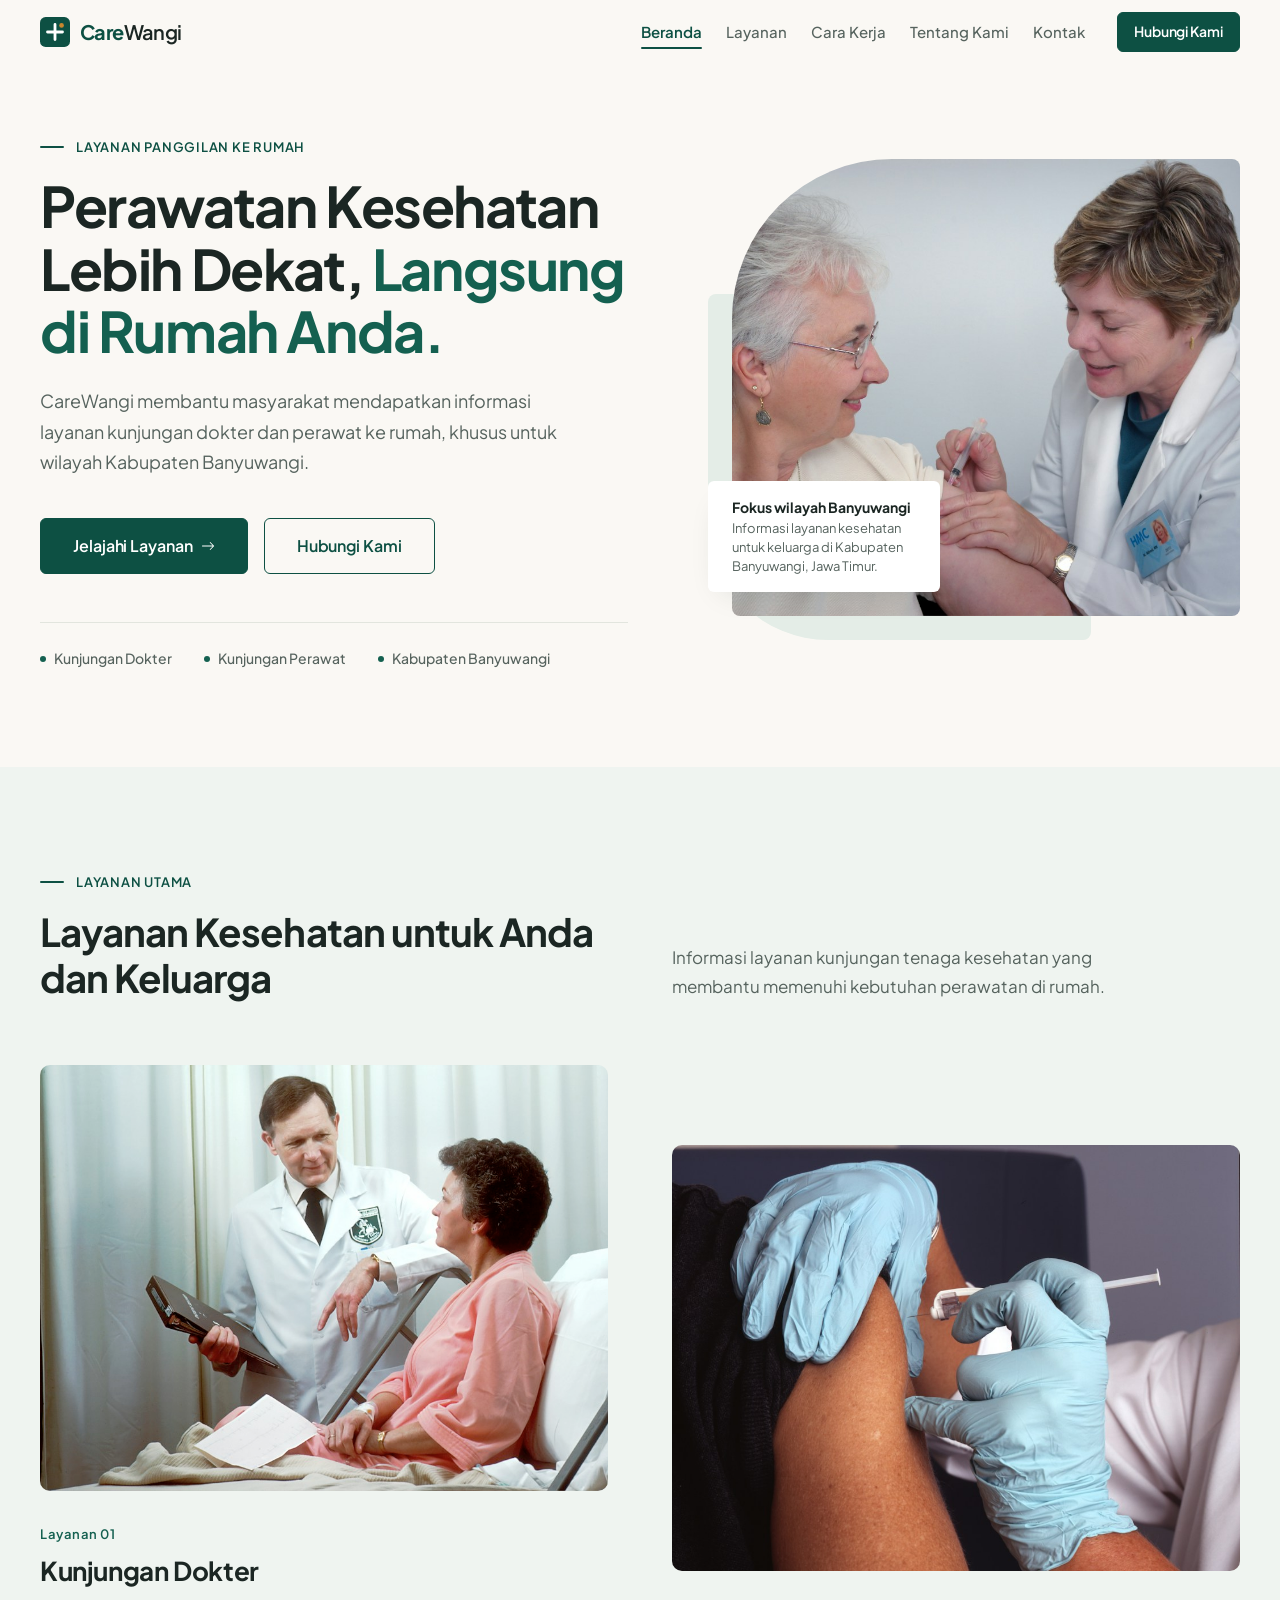
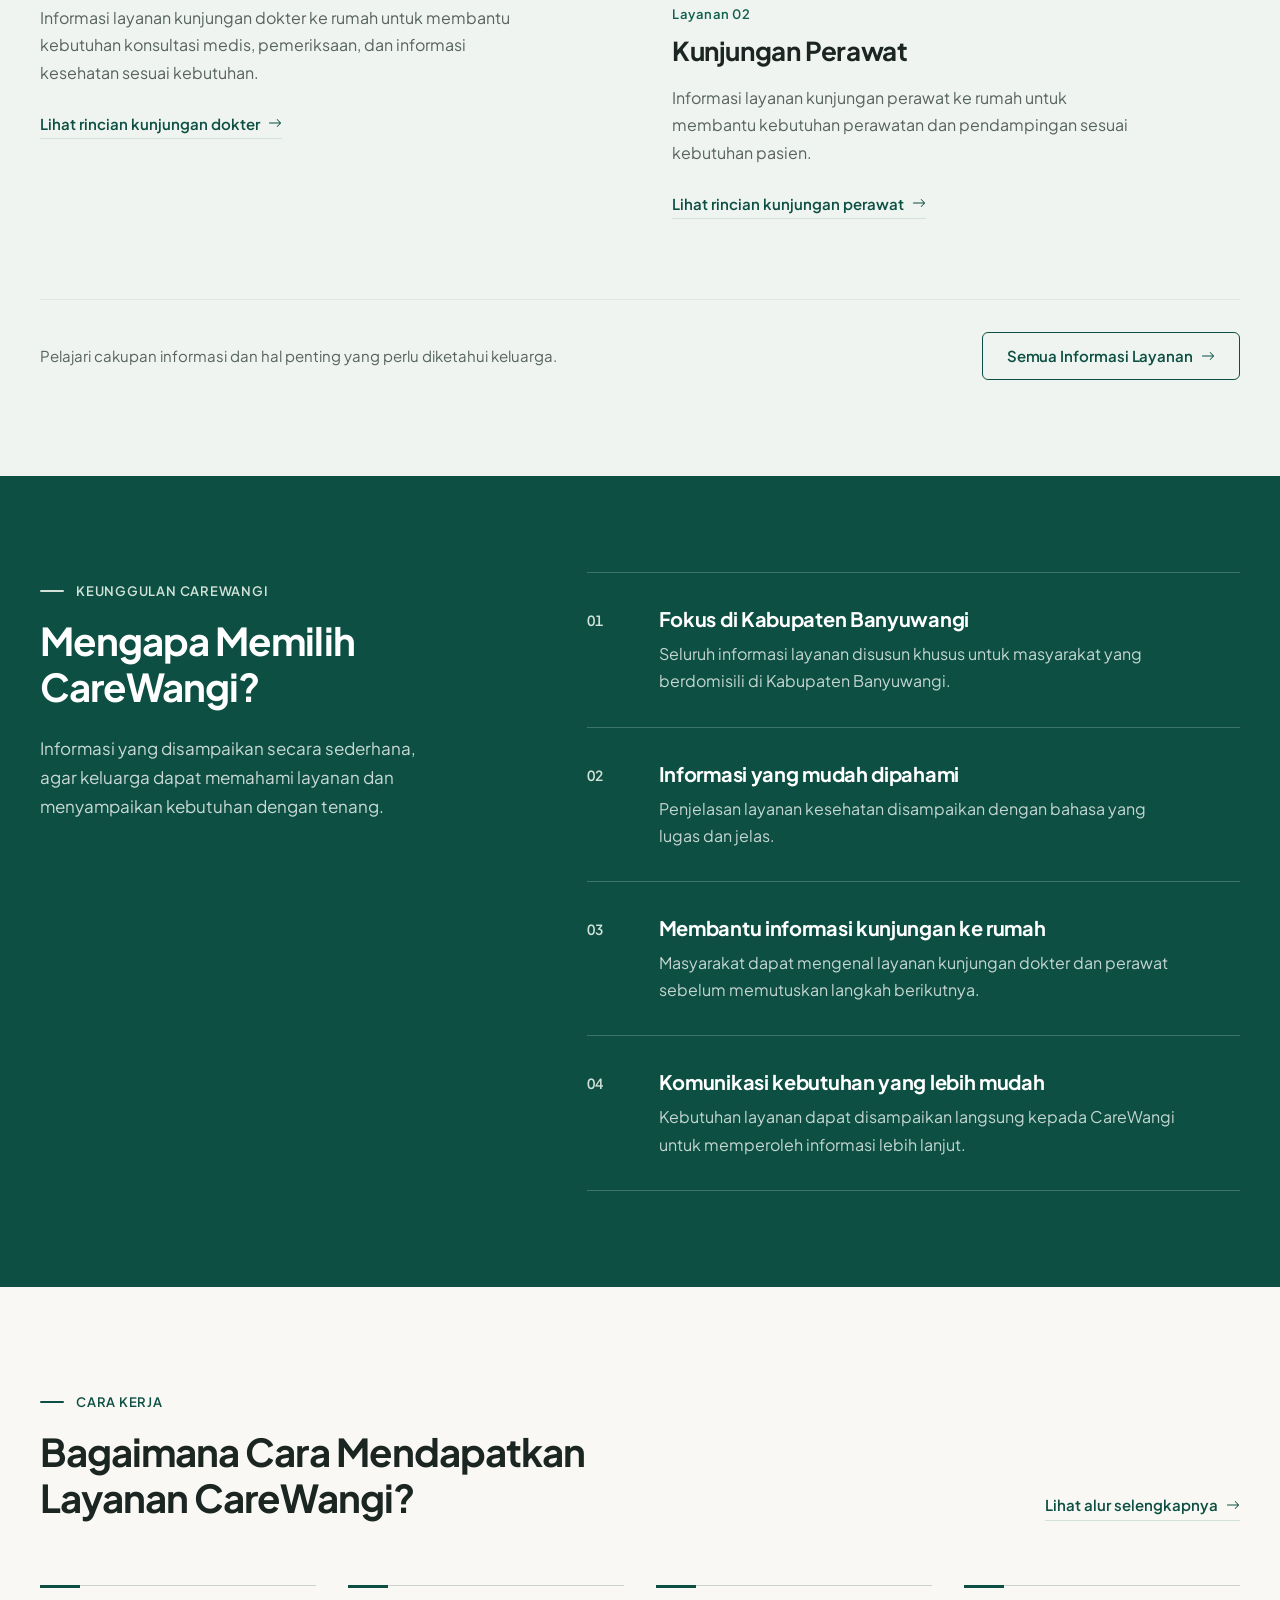
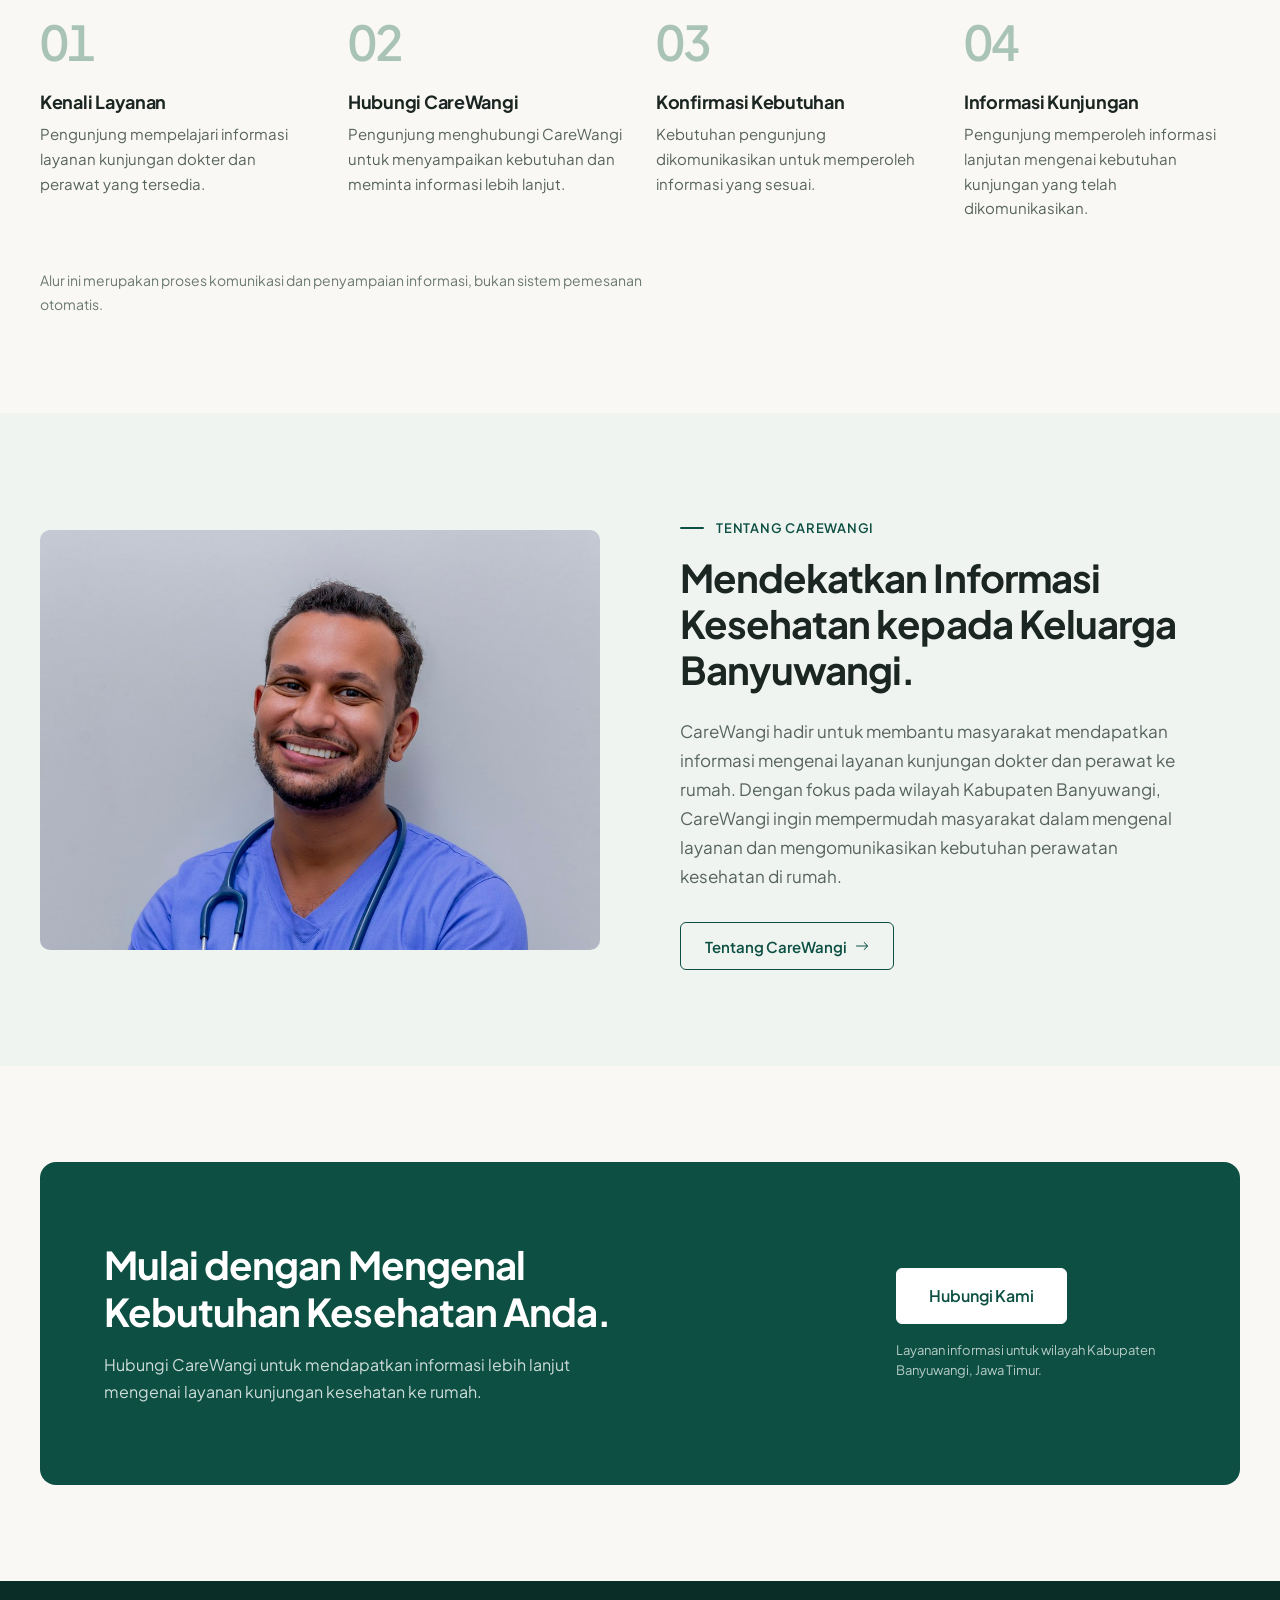
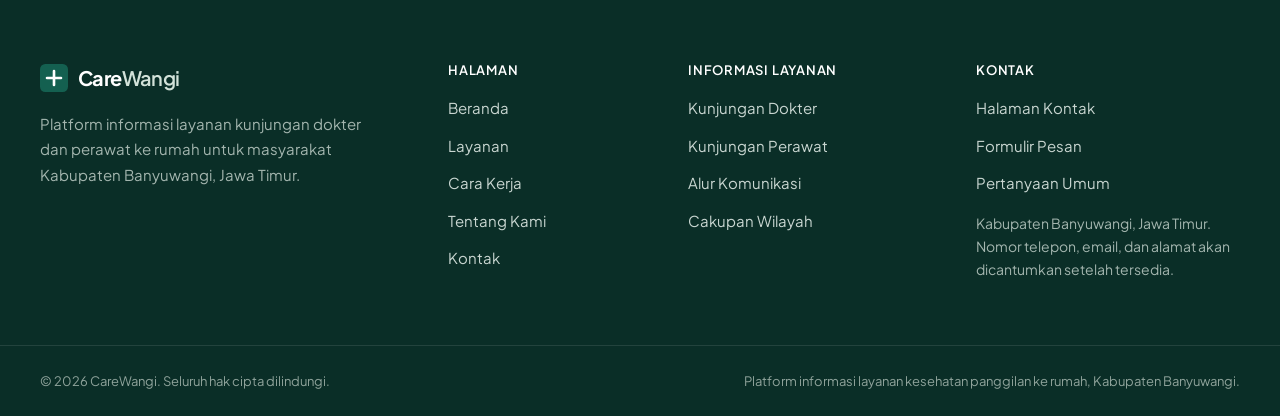
==== index.html @ 6093e278 "redesaign" ====
<!DOCTYPE html>
<html lang="id">
<head>
  <meta charset="UTF-8">
  <meta name="viewport" content="width=device-width, initial-scale=1.0">
  <title>CareWangi — Layanan Kesehatan Panggilan ke Rumah di Banyuwangi</title>
  <meta name="description" content="CareWangi membantu masyarakat mendapatkan informasi layanan kunjungan dokter dan perawat ke rumah, khusus untuk wilayah Kabupaten Banyuwangi.">
  <meta name="theme-color" content="#0D5043">
  <link rel="icon" href="assets/icons/logo.svg" type="image/svg+xml">
  <link rel="preconnect" href="https://fonts.googleapis.com">
  <link rel="preconnect" href="https://fonts.gstatic.com" crossorigin>
  <link href="https://fonts.googleapis.com/css2?family=Plus+Jakarta+Sans:wght@400;500;600;700&amp;display=swap" rel="stylesheet">
  <script>document.documentElement.classList.add('js');</script>
  <link rel="stylesheet" href="css/style.css">
</head>
<body data-page="beranda">
  <a class="skip-link" href="#main">Lewati ke konten utama</a>

  <header class="site-header" id="nav">
    <div class="site-container nav-container">
      <a href="index.html" class="brand-logo" aria-label="CareWangi Beranda">
        <svg viewBox="0 0 32 32" width="30" height="30" fill="none" xmlns="http://www.w3.org/2000/svg" aria-hidden="true">
          <rect width="32" height="32" rx="6" fill="#0D5043"/>
          <path d="M16 8v16M8 16h16" stroke="#ffffff" stroke-width="3" stroke-linecap="round"/>
          <circle cx="23" cy="9" r="2.5" fill="#C9872E"/>
        </svg>
        <span class="brand-name">Care<span>Wangi</span></span>
      </a>

      <button class="menu-toggle" id="burger" aria-label="Buka navigasi menu" aria-expanded="false" aria-controls="menu">
        <span class="toggle-bar"></span>
        <span class="toggle-bar"></span>
        <span class="toggle-bar"></span>
      </button>

      <nav class="nav-menu" id="menu" aria-label="Navigasi Utama">
        <ul class="nav-links">
          <li><a href="index.html" class="nav-link active" aria-current="page">Beranda</a></li>
          <li><a href="layanan.html" class="nav-link">Layanan</a></li>
          <li><a href="cara-kerja.html" class="nav-link">Cara Kerja</a></li>
          <li><a href="tentang-kami.html" class="nav-link">Tentang Kami</a></li>
          <li><a href="kontak.html" class="nav-link">Kontak</a></li>
        </ul>
        <div class="nav-cta">
          <a href="kontak.html" class="btn btn-primary btn-sm">Hubungi Kami</a>
        </div>
      </nav>
    </div>
  </header>

  <div class="nav-backdrop" id="navBackdrop" aria-hidden="true"></div>

  <main id="main">

    <!-- SECTION 1 — HERO -->
    <section class="hero" aria-labelledby="hero-title">
      <div class="site-container hero-grid">
        <div class="hero-content">
          <span class="eyebrow">Layanan Panggilan ke Rumah</span>
          <h1 class="hero-title" id="hero-title">Perawatan Kesehatan Lebih Dekat, <span class="hl">Langsung di Rumah Anda.</span></h1>
          <p class="hero-desc">CareWangi membantu masyarakat mendapatkan informasi layanan kunjungan dokter dan perawat ke rumah, khusus untuk wilayah Kabupaten Banyuwangi.</p>
          <div class="hero-actions">
            <a href="layanan.html" class="btn btn-primary btn-lg"><span>Jelajahi Layanan</span><svg viewBox="0 0 16 16" width="14" height="14" fill="currentColor" aria-hidden="true"><path fill-rule="evenodd" d="M1 8a.5.5 0 0 1 .5-.5h11.793l-3.147-3.146a.5.5 0 0 1 .708-.708l4 4a.5.5 0 0 1 0 .708l-4 4a.5.5 0 0 1-.708-.708L13.293 8.5H1.5A.5.5 0 0 1 1 8z"/></svg></a>
            <a href="kontak.html" class="btn btn-outline btn-lg">Hubungi Kami</a>
          </div>
          <ul class="hero-facts">
            <li>Kunjungan Dokter</li>
            <li>Kunjungan Perawat</li>
            <li>Kabupaten Banyuwangi</li>
          </ul>
        </div>
        <div class="hero-media">
          <img src="assets/images/hero-homecare.jpg" alt="Tenaga kesehatan berbincang hangat dengan seorang pasien lanjut usia" class="hero-photo" width="1200" height="793" fetchpriority="high">
          <p class="hero-caption"><strong>Fokus wilayah Banyuwangi</strong>Informasi layanan kesehatan untuk keluarga di Kabupaten Banyuwangi, Jawa Timur.</p>
        </div>
      </div>
    </section>

    <!-- SECTION 2 — LAYANAN -->
    <section class="section section-sage" aria-labelledby="layanan-title">
      <div class="site-container">
        <div class="section-head reveal">
          <div>
            <span class="eyebrow">Layanan Utama</span>
            <h2 id="layanan-title">Layanan Kesehatan untuk Anda dan Keluarga</h2>
          </div>
          <p>Informasi layanan kunjungan tenaga kesehatan yang membantu memenuhi kebutuhan perawatan di rumah.</p>
        </div>

        <div class="svc-grid">
          <article class="svc reveal">
            <img src="assets/images/tentang-kami.jpg" alt="Dokter berbincang dengan pasien mengenai kondisi kesehatannya" class="svc-photo" width="1000" height="667" loading="lazy">
            <span class="svc-kicker">Layanan 01</span>
            <h3>Kunjungan Dokter</h3>
            <p>Informasi layanan kunjungan dokter ke rumah untuk membantu kebutuhan konsultasi medis, pemeriksaan, dan informasi kesehatan sesuai kebutuhan.</p>
            <a href="layanan.html#dokter" class="text-link"><span>Lihat rincian kunjungan dokter</span><svg viewBox="0 0 16 16" width="14" height="14" fill="currentColor" aria-hidden="true"><path fill-rule="evenodd" d="M1 8a.5.5 0 0 1 .5-.5h11.793l-3.147-3.146a.5.5 0 0 1 .708-.708l4 4a.5.5 0 0 1 0 .708l-4 4a.5.5 0 0 1-.708-.708L13.293 8.5H1.5A.5.5 0 0 1 1 8z"/></svg></a>
          </article>

          <article class="svc reveal">
            <img src="assets/images/layanan-perawat.jpg" alt="Perawat bersarung tangan memberikan perawatan kepada pasien" class="svc-photo" width="1000" height="800" loading="lazy">
            <span class="svc-kicker">Layanan 02</span>
            <h3>Kunjungan Perawat</h3>
            <p>Informasi layanan kunjungan perawat ke rumah untuk membantu kebutuhan perawatan dan pendampingan sesuai kebutuhan pasien.</p>
            <a href="layanan.html#perawat" class="text-link"><span>Lihat rincian kunjungan perawat</span><svg viewBox="0 0 16 16" width="14" height="14" fill="currentColor" aria-hidden="true"><path fill-rule="evenodd" d="M1 8a.5.5 0 0 1 .5-.5h11.793l-3.147-3.146a.5.5 0 0 1 .708-.708l4 4a.5.5 0 0 1 0 .708l-4 4a.5.5 0 0 1-.708-.708L13.293 8.5H1.5A.5.5 0 0 1 1 8z"/></svg></a>
          </article>
        </div>

        <div class="svc-more reveal">
          <p>Pelajari cakupan informasi dan hal penting yang perlu diketahui keluarga.</p>
          <a href="layanan.html" class="btn btn-outline"><span>Semua Informasi Layanan</span><svg viewBox="0 0 16 16" width="14" height="14" fill="currentColor" aria-hidden="true"><path fill-rule="evenodd" d="M1 8a.5.5 0 0 1 .5-.5h11.793l-3.147-3.146a.5.5 0 0 1 .708-.708l4 4a.5.5 0 0 1 0 .708l-4 4a.5.5 0 0 1-.708-.708L13.293 8.5H1.5A.5.5 0 0 1 1 8z"/></svg></a>
        </div>
      </div>
    </section>

    <!-- SECTION 3 — KEUNGGULAN -->
    <section class="section section-teal" aria-labelledby="unggul-title">
      <div class="site-container adv-grid">
        <div class="adv-intro reveal">
          <span class="eyebrow">Keunggulan CareWangi</span>
          <h2 id="unggul-title">Mengapa Memilih CareWangi?</h2>
          <p>Informasi yang disampaikan secara sederhana, agar keluarga dapat memahami layanan dan menyampaikan kebutuhan dengan tenang.</p>
        </div>
        <ol class="adv-list reveal">
          <li>
            <span class="adv-no">01</span>
            <div>
              <h3>Fokus di Kabupaten Banyuwangi</h3>
              <p>Seluruh informasi layanan disusun khusus untuk masyarakat yang berdomisili di Kabupaten Banyuwangi.</p>
            </div>
          </li>
          <li>
            <span class="adv-no">02</span>
            <div>
              <h3>Informasi yang mudah dipahami</h3>
              <p>Penjelasan layanan kesehatan disampaikan dengan bahasa yang lugas dan jelas.</p>
            </div>
          </li>
          <li>
            <span class="adv-no">03</span>
            <div>
              <h3>Membantu informasi kunjungan ke rumah</h3>
              <p>Masyarakat dapat mengenal layanan kunjungan dokter dan perawat sebelum memutuskan langkah berikutnya.</p>
            </div>
          </li>
          <li>
            <span class="adv-no">04</span>
            <div>
              <h3>Komunikasi kebutuhan yang lebih mudah</h3>
              <p>Kebutuhan layanan dapat disampaikan langsung kepada CareWangi untuk memperoleh informasi lebih lanjut.</p>
            </div>
          </li>
        </ol>
      </div>
    </section>

    <!-- SECTION 4 — CARA KERJA -->
    <section class="section" aria-labelledby="alur-title">
      <div class="site-container">
        <div class="section-head reveal">
          <div>
            <span class="eyebrow">Cara Kerja</span>
            <h2 id="alur-title">Bagaimana Cara Mendapatkan Layanan CareWangi?</h2>
          </div>
          <div class="head-action">
            <a href="cara-kerja.html" class="text-link"><span>Lihat alur selengkapnya</span><svg viewBox="0 0 16 16" width="14" height="14" fill="currentColor" aria-hidden="true"><path fill-rule="evenodd" d="M1 8a.5.5 0 0 1 .5-.5h11.793l-3.147-3.146a.5.5 0 0 1 .708-.708l4 4a.5.5 0 0 1 0 .708l-4 4a.5.5 0 0 1-.708-.708L13.293 8.5H1.5A.5.5 0 0 1 1 8z"/></svg></a>
          </div>
        </div>

        <ol class="steps">
          <li class="step reveal">
            <span class="step-no">01</span>
            <h3>Kenali Layanan</h3>
            <p>Pengunjung mempelajari informasi layanan kunjungan dokter dan perawat yang tersedia.</p>
          </li>
          <li class="step reveal">
            <span class="step-no">02</span>
            <h3>Hubungi CareWangi</h3>
            <p>Pengunjung menghubungi CareWangi untuk menyampaikan kebutuhan dan meminta informasi lebih lanjut.</p>
          </li>
          <li class="step reveal">
            <span class="step-no">03</span>
            <h3>Konfirmasi Kebutuhan</h3>
            <p>Kebutuhan pengunjung dikomunikasikan untuk memperoleh informasi yang sesuai.</p>
          </li>
          <li class="step reveal">
            <span class="step-no">04</span>
            <h3>Informasi Kunjungan</h3>
            <p>Pengunjung memperoleh informasi lanjutan mengenai kebutuhan kunjungan yang telah dikomunikasikan.</p>
          </li>
        </ol>
        <p class="steps-note">Alur ini merupakan proses komunikasi dan penyampaian informasi, bukan sistem pemesanan otomatis.</p>
      </div>
    </section>

    <!-- SECTION 5 — TENTANG CAREWANGI -->
    <section class="section section-sage" aria-labelledby="tentang-title">
      <div class="site-container about-grid">
        <img src="assets/images/layanan-dokter.jpg" alt="Tenaga kesehatan tersenyum ramah dengan stetoskop" class="about-photo reveal" width="1000" height="1250" loading="lazy">
        <div class="about-text reveal">
          <span class="eyebrow">Tentang CareWangi</span>
          <h2 id="tentang-title">Mendekatkan Informasi Kesehatan kepada Keluarga Banyuwangi.</h2>
          <p>CareWangi hadir untuk membantu masyarakat mendapatkan informasi mengenai layanan kunjungan dokter dan perawat ke rumah. Dengan fokus pada wilayah Kabupaten Banyuwangi, CareWangi ingin mempermudah masyarakat dalam mengenal layanan dan mengomunikasikan kebutuhan perawatan kesehatan di rumah.</p>
          <a href="tentang-kami.html" class="btn btn-outline"><span>Tentang CareWangi</span><svg viewBox="0 0 16 16" width="14" height="14" fill="currentColor" aria-hidden="true"><path fill-rule="evenodd" d="M1 8a.5.5 0 0 1 .5-.5h11.793l-3.147-3.146a.5.5 0 0 1 .708-.708l4 4a.5.5 0 0 1 0 .708l-4 4a.5.5 0 0 1-.708-.708L13.293 8.5H1.5A.5.5 0 0 1 1 8z"/></svg></a>
        </div>
      </div>
    </section>

    <section class="cta-section" aria-labelledby="cta-title">
      <div class="site-container">
        <div class="cta-block reveal">
          <div>
            <h2 id="cta-title">Mulai dengan Mengenal Kebutuhan Kesehatan Anda.</h2>
            <p>Hubungi CareWangi untuk mendapatkan informasi lebih lanjut mengenai layanan kunjungan kesehatan ke rumah.</p>
          </div>
          <div class="cta-side">
            <a href="kontak.html" class="btn btn-light btn-lg">Hubungi Kami</a>
            <small>Layanan informasi untuk wilayah Kabupaten Banyuwangi, Jawa Timur.</small>
          </div>
        </div>
      </div>
    </section>
  </main>

  <footer class="site-footer">
    <div class="site-container footer-grid">
      <div>
        <a href="index.html" class="footer-logo">
          <svg viewBox="0 0 32 32" width="28" height="28" fill="none" xmlns="http://www.w3.org/2000/svg" aria-hidden="true">
            <rect width="32" height="32" rx="6" fill="#146050"/>
            <path d="M16 8v16M8 16h16" stroke="#ffffff" stroke-width="3" stroke-linecap="round"/>
          </svg><span class="footer-logo-text"><span style="color:#fff;font-weight:700">Care</span><span>Wangi</span></span>
        </a>
        <p class="footer-desc">Platform informasi layanan kunjungan dokter dan perawat ke rumah untuk masyarakat Kabupaten Banyuwangi, Jawa Timur.</p>
      </div>

      <div>
        <h4 class="footer-heading">Halaman</h4>
        <ul class="footer-links">
          <li><a href="index.html">Beranda</a></li>
          <li><a href="layanan.html">Layanan</a></li>
          <li><a href="cara-kerja.html">Cara Kerja</a></li>
          <li><a href="tentang-kami.html">Tentang Kami</a></li>
          <li><a href="kontak.html">Kontak</a></li>
        </ul>
      </div>

      <div>
        <h4 class="footer-heading">Informasi Layanan</h4>
        <ul class="footer-links">
          <li><a href="layanan.html#dokter">Kunjungan Dokter</a></li>
          <li><a href="layanan.html#perawat">Kunjungan Perawat</a></li>
          <li><a href="cara-kerja.html">Alur Komunikasi</a></li>
          <li><a href="tentang-kami.html#wilayah">Cakupan Wilayah</a></li>
        </ul>
      </div>

      <div>
        <h4 class="footer-heading">Kontak</h4>
        <ul class="footer-links">
          <li><a href="kontak.html">Halaman Kontak</a></li>
          <li><a href="kontak.html#form">Formulir Pesan</a></li>
          <li><a href="kontak.html#faq">Pertanyaan Umum</a></li>
        </ul>
        <p class="footer-note">Kabupaten Banyuwangi, Jawa Timur.<br>Nomor telepon, email, dan alamat akan dicantumkan setelah tersedia.</p>
      </div>
    </div>

    <div class="footer-bottom">
      <div class="site-container footer-bottom-inner">
        <p>© 2026 CareWangi. Seluruh hak cipta dilindungi.</p>
        <p>Platform informasi layanan kesehatan panggilan ke rumah, Kabupaten Banyuwangi.</p>
      </div>
    </div>
  </footer>

  <script src="js/script.js"></script>
</body>
</html>
---- css/style.css ----
/* ==========================================================================
   CareWangi — Modern Healthcare Editorial
   Stylesheet bersama untuk seluruh halaman (Beranda, Layanan, Cara Kerja,
   Tentang Kami, Kontak).
   ========================================================================== */

/* --------------------------------------------------------------------------
   1. DESIGN TOKENS  (spacing berbasis kelipatan 8px)
   -------------------------------------------------------------------------- */
:root {
  /* Warna */
  --teal: #0D5043;
  --teal-dark: #093C32;
  --teal-deep: #0A2E27;
  --teal-soft: #146050;
  --sage: #D2E2D9;
  --sage-100: #E4EDE7;
  --sage-50: #EFF4F0;
  --bg: #FAF8F4;
  --surface: #FFFFFF;
  --ink: #1B2623;
  --ink-muted: #56635E;
  --ink-light: #6B7873;
  --line: #E2E5DE;
  --line-strong: #CBD3CC;
  --warn-bg: #FBF4E6;
  --warn-line: #E8D3A5;
  --warn-ink: #6B4A10;

  /* Spacing */
  --s1: 8px;
  --s2: 16px;
  --s3: 24px;
  --s4: 32px;
  --s5: 40px;
  --s6: 48px;
  --s8: 64px;
  --s10: 80px;
  --s12: 96px;
  --s15: 120px;

  /* Layout */
  --container: 1200px;
  --nav-h: 64px;
  --section-y: var(--s12);

  /* Bentuk */
  --r-sm: 6px;
  --r-md: 10px;
  --r-lg: 16px;
  --r-full: 999px;

  --shadow-soft: 0 12px 32px -16px rgba(10, 46, 39, 0.18);
  --ease: 0.2s ease;
}

/* --------------------------------------------------------------------------
   2. RESET & BASE
   -------------------------------------------------------------------------- */
*, *::before, *::after { box-sizing: border-box; margin: 0; padding: 0; }

html {
  font-size: 16px;
  scroll-behavior: smooth;
  scroll-padding-top: calc(var(--nav-h) + var(--s3));
  -webkit-text-size-adjust: 100%;
}

body {
  font-family: 'Plus Jakarta Sans', -apple-system, BlinkMacSystemFont, 'Segoe UI', Roboto, sans-serif;
  font-size: 1rem;
  line-height: 1.7;
  color: var(--ink);
  background-color: var(--bg);
  overflow-x: hidden;
  -webkit-font-smoothing: antialiased;
}

img, svg { display: block; max-width: 100%; }
img { height: auto; }
a { color: inherit; text-decoration: none; transition: color var(--ease), background-color var(--ease), border-color var(--ease); }
ul, ol { list-style: none; }
button, input, textarea, select { font-family: inherit; font-size: inherit; color: inherit; }

:focus-visible { outline: 2px solid var(--teal); outline-offset: 3px; border-radius: 4px; }

.skip-link {
  position: absolute; left: var(--s2); top: -64px; z-index: 200;
  background: var(--teal); color: #fff; padding: var(--s1) var(--s2);
  border-radius: var(--r-sm); font-weight: 600; font-size: 0.875rem;
  transition: top var(--ease);
}
.skip-link:focus { top: var(--s1); }

/* --------------------------------------------------------------------------
   3. TIPOGRAFI & UTILITAS LAYOUT
   -------------------------------------------------------------------------- */
h1, h2, h3, h4 { font-weight: 700; letter-spacing: -0.025em; color: var(--ink); }

h1 { font-size: clamp(2.25rem, 4.4vw, 3.5rem); line-height: 1.12; }
h2 { font-size: clamp(1.75rem, 3vw, 2.5rem); line-height: 1.2; }
h3 { font-size: 1.25rem; line-height: 1.35; letter-spacing: -0.015em; }
h4 { font-size: 1rem; line-height: 1.4; letter-spacing: -0.01em; }

.lead { font-size: 1.125rem; line-height: 1.7; color: var(--ink-muted); }

.site-container { width: min(var(--container), 100% - 48px); margin-inline: auto; }
.site-narrow { max-width: 800px; }

.section { padding: var(--section-y) 0; }
.section-sage { background-color: var(--sage-50); }
.section-teal { background-color: var(--teal); color: #fff; }
.section-teal h2, .section-teal h3 { color: #fff; }

.eyebrow, .section-tag {
  display: inline-flex; align-items: center; gap: 12px;
  font-size: 0.8125rem; font-weight: 600; letter-spacing: 0.06em; text-transform: uppercase;
  color: var(--teal); margin-bottom: var(--s2);
}
.eyebrow::before, .section-tag::before {
  content: ""; width: 24px; height: 2px; background: currentColor; border-radius: 2px;
}
.section-teal .eyebrow, .section-teal .section-tag { color: var(--sage); }

/* Kepala section dua kolom: judul kiri, keterangan/tautan kanan */
.section-head {
  display: grid; grid-template-columns: 1fr 1fr; gap: var(--s8);
  align-items: end; margin-bottom: var(--s8);
}
.section-head p { color: var(--ink-muted); font-size: 1.0625rem; max-width: 460px; }
.section-head .head-action { justify-self: end; align-self: end; }

/* --------------------------------------------------------------------------
   4. TOMBOL & TAUTAN
   -------------------------------------------------------------------------- */
.btn {
  display: inline-flex; align-items: center; justify-content: center; gap: var(--s1);
  min-height: 48px; padding: 0 var(--s3);
  border-radius: var(--r-sm); border: 1.5px solid transparent;
  font-size: 0.9375rem; font-weight: 600; letter-spacing: -0.005em;
  cursor: pointer; white-space: nowrap;
}
.btn svg { transition: transform var(--ease); }
.btn:hover svg { transform: translateX(3px); }

.btn-primary { background: var(--teal); color: #fff; border-color: var(--teal); }
.btn-primary:hover { background: var(--teal-dark); border-color: var(--teal-dark); }

.btn-outline { background: transparent; color: var(--teal); border-color: var(--teal); }
.btn-outline:hover { background: var(--sage-100); }

.btn-light { background: #fff; color: var(--teal); border-color: #fff; }
.btn-light:hover { background: var(--sage-100); border-color: var(--sage-100); }

.btn-sm { min-height: 40px; padding: 0 var(--s2); font-size: 0.875rem; }
.btn-lg { min-height: 56px; padding: 0 var(--s4); font-size: 1rem; }

.text-link {
  display: inline-flex; align-items: center; gap: var(--s1);
  font-weight: 600; font-size: 0.9375rem; color: var(--teal);
  padding-bottom: 2px; border-bottom: 1.5px solid var(--sage);
}
.text-link:hover { border-bottom-color: var(--teal); }
.text-link svg { transition: transform var(--ease); }
.text-link:hover svg { transform: translateX(3px); }

/* --------------------------------------------------------------------------
   5. NAVBAR
   -------------------------------------------------------------------------- */
.site-header {
  position: sticky; top: 0; z-index: 100; height: var(--nav-h);
  background: var(--bg); border-bottom: 1px solid transparent;
  transition: border-color var(--ease), background-color var(--ease);
}
.site-header.scrolled { border-bottom-color: var(--line); background: rgba(250, 248, 244, 0.98); }

.nav-container { display: flex; align-items: center; justify-content: space-between; height: 100%; gap: var(--s4); }

.brand-logo { display: flex; align-items: center; gap: 10px; font-size: 1.25rem; font-weight: 700; letter-spacing: -0.03em; flex-shrink: 0; }
.brand-name { color: var(--teal); }
.brand-name span { color: var(--ink); font-weight: 600; }

.nav-menu { display: flex; align-items: center; gap: var(--s4); }
.nav-links { display: flex; align-items: center; gap: var(--s3); }

.nav-link { position: relative; font-size: 0.9375rem; font-weight: 500; color: var(--ink-muted); padding: var(--s1) 0; }
.nav-link:hover { color: var(--teal); }
.nav-link.active { color: var(--teal); font-weight: 600; }
.nav-link.active::after {
  content: ""; position: absolute; left: 0; right: 0; bottom: 0; height: 2px; background: var(--teal); border-radius: 2px;
}

.nav-cta { display: flex; align-items: center; }

.menu-toggle {
  display: none; position: relative; z-index: 101;
  width: 44px; height: 44px; padding: 0;
  flex-direction: column; justify-content: center; align-items: center; gap: 5px;
  background: transparent; border: 1px solid var(--line-strong); border-radius: var(--r-sm); cursor: pointer;
}
.toggle-bar { width: 20px; height: 2px; background: var(--ink); border-radius: 2px; transition: transform var(--ease), opacity var(--ease); }
.menu-toggle[aria-expanded="true"] .toggle-bar:nth-child(1) { transform: translateY(7px) rotate(45deg); }
.menu-toggle[aria-expanded="true"] .toggle-bar:nth-child(2) { opacity: 0; }
.menu-toggle[aria-expanded="true"] .toggle-bar:nth-child(3) { transform: translateY(-7px) rotate(-45deg); }

.nav-backdrop { display: none; }

/* --------------------------------------------------------------------------
   6. HERO BERANDA
   -------------------------------------------------------------------------- */
.hero { padding: var(--s8) 0 var(--s12); }

.hero-grid { display: grid; grid-template-columns: 1.05fr 0.95fr; gap: var(--s10); align-items: center; }

.hero-title { margin-bottom: var(--s3); max-width: 14em; }
.hero-title .hl { color: var(--teal-soft); }

.hero-desc { font-size: 1.125rem; line-height: 1.7; color: var(--ink-muted); max-width: 520px; margin-bottom: var(--s5); }

.hero-actions { display: flex; flex-wrap: wrap; gap: var(--s2); margin-bottom: var(--s6); }

.hero-facts {
  display: flex; flex-wrap: wrap; gap: var(--s1) var(--s4);
  padding-top: var(--s3); border-top: 1px solid var(--line);
  font-size: 0.875rem; font-weight: 500; color: var(--ink-muted);
}
.hero-facts li { display: inline-flex; align-items: center; gap: var(--s1); }
.hero-facts li::before { content: ""; width: 6px; height: 6px; border-radius: 50%; background: var(--teal-soft); }

.hero-media { position: relative; padding: 0 0 var(--s3) var(--s3); }
.hero-media::before {
  content: ""; position: absolute; left: 0; bottom: 0; width: 72%; height: 72%;
  background: var(--sage-100); border-radius: 8px 8px 8px 120px; z-index: 0;
}
.hero-photo {
  position: relative; z-index: 1; width: 100%; aspect-ratio: 5 / 4.5;
  object-fit: cover; object-position: 62% center;
  border-radius: 160px 8px 8px 8px;
}
.hero-caption {
  position: absolute; z-index: 2; left: 0; bottom: var(--s6);
  background: var(--surface); padding: var(--s2) var(--s3); border-radius: var(--r-sm);
  box-shadow: var(--shadow-soft); font-size: 0.8125rem; line-height: 1.45; color: var(--ink-muted); max-width: 232px;
}
.hero-caption strong { display: block; color: var(--ink); font-size: 0.875rem; margin-bottom: 2px; }

/* --------------------------------------------------------------------------
   7. LAYANAN (BERANDA) — editorial bertingkat, tanpa card
   -------------------------------------------------------------------------- */
.svc-grid { display: grid; grid-template-columns: 1fr 1fr; gap: var(--s8); }
.svc:nth-child(2) { margin-top: var(--s10); }

.svc-photo { width: 100%; aspect-ratio: 4 / 3; object-fit: cover; border-radius: var(--r-md); margin-bottom: var(--s4); }
.svc:nth-child(1) .svc-photo { object-position: 45% 25%; }
.svc:nth-child(2) .svc-photo { object-position: 50% 40%; }

.svc-kicker { display: block; font-size: 0.8125rem; font-weight: 600; color: var(--teal-soft); letter-spacing: 0.04em; margin-bottom: var(--s1); }
.svc h3 { font-size: 1.625rem; margin-bottom: var(--s2); }
.svc p { color: var(--ink-muted); margin-bottom: var(--s3); max-width: 480px; }

.svc-more { margin-top: var(--s10); padding-top: var(--s4); border-top: 1px solid var(--line); display: flex; justify-content: space-between; align-items: center; gap: var(--s3); flex-wrap: wrap; }
.svc-more p { color: var(--ink-muted); font-size: 0.9375rem; }

/* --------------------------------------------------------------------------
   8. KEUNGGULAN (BERANDA)
   -------------------------------------------------------------------------- */
.adv-grid { display: grid; grid-template-columns: 5fr 7fr; gap: var(--s10); align-items: start; }
.adv-intro { position: sticky; top: calc(var(--nav-h) + var(--s5)); }
.adv-intro h2 { margin-bottom: var(--s3); }
.adv-intro p { color: rgba(255, 255, 255, 0.78); font-size: 1.0625rem; max-width: 400px; }

.adv-list li {
  display: grid; grid-template-columns: 48px 1fr; gap: var(--s3);
  padding: var(--s4) 0; border-top: 1px solid rgba(255, 255, 255, 0.2);
}
.adv-list li:last-child { border-bottom: 1px solid rgba(255, 255, 255, 0.2); }
.adv-no { font-size: 0.875rem; font-weight: 600; color: var(--sage); padding-top: 4px; font-variant-numeric: tabular-nums; }
.adv-list h3 { margin-bottom: var(--s1); }
.adv-list p { color: rgba(255, 255, 255, 0.76); max-width: 520px; }

/* --------------------------------------------------------------------------
   9. LANGKAH CARA KERJA (BERANDA)
   -------------------------------------------------------------------------- */
.steps { display: grid; grid-template-columns: repeat(4, 1fr); gap: var(--s4); }
.step { position: relative; padding-top: var(--s4); border-top: 1px solid var(--line-strong); }
.step::before { content: ""; position: absolute; top: -1px; left: 0; width: 40px; height: 3px; background: var(--teal); }
.step-no { display: block; font-size: 3rem; font-weight: 600; line-height: 1; letter-spacing: -0.04em; color: #A9C4B6; margin-bottom: var(--s3); font-variant-numeric: tabular-nums; }
.step h3 { font-size: 1.125rem; margin-bottom: var(--s1); }
.step p { color: var(--ink-muted); font-size: 0.9375rem; line-height: 1.65; }

.steps-note { margin-top: var(--s6); font-size: 0.875rem; color: var(--ink-light); max-width: 640px; }

/* --------------------------------------------------------------------------
   10. TENTANG (BERANDA) & BLOK EDITORIAL
   -------------------------------------------------------------------------- */
.about-grid { display: grid; grid-template-columns: 1fr 1fr; gap: var(--s10); align-items: center; }
.about-photo { width: 100%; aspect-ratio: 4 / 3; object-fit: cover; object-position: 50% 0%; border-radius: var(--r-md); }
.about-text h2 { margin-bottom: var(--s3); }
.about-text p { color: var(--ink-muted); font-size: 1.0625rem; margin-bottom: var(--s4); max-width: 520px; }

/* --------------------------------------------------------------------------
   11. CTA PENUTUP
   -------------------------------------------------------------------------- */
.cta-section { padding: var(--s12) 0; }
.cta-block {
  background: var(--teal); color: #fff; border-radius: var(--r-lg);
  padding: var(--s10) var(--s8);
  display: grid; grid-template-columns: 1.4fr 1fr; gap: var(--s8); align-items: center;
}
.cta-block h2 { color: #fff; margin-bottom: var(--s2); max-width: 15em; }
.cta-block p { color: rgba(255, 255, 255, 0.8); max-width: 480px; }
.cta-side { display: flex; flex-direction: column; gap: var(--s2); align-items: flex-start; justify-self: end; }
.cta-side small { font-size: 0.8125rem; color: rgba(255, 255, 255, 0.7); max-width: 280px; line-height: 1.55; }

/* --------------------------------------------------------------------------
   12. HERO HALAMAN DALAM
   -------------------------------------------------------------------------- */
.page-hero { background: var(--sage-50); padding: var(--s10) 0 var(--s8); border-bottom: 1px solid var(--line); }
.page-hero-grid { display: grid; grid-template-columns: 1.3fr 1fr; gap: var(--s8); align-items: end; }
.crumbs { display: flex; gap: var(--s1); font-size: 0.8125rem; color: var(--ink-light); margin-bottom: var(--s3); }
.crumbs a:hover { color: var(--teal); }
.page-hero h1 { font-size: clamp(2.125rem, 4vw, 3.125rem); margin-bottom: var(--s3); max-width: 15em; }
.page-hero .lead { max-width: 560px; }
.page-hero-aside { font-size: 0.9375rem; color: var(--ink-muted); border-left: 2px solid var(--sage); padding-left: var(--s3); max-width: 360px; justify-self: end; }

.jump-links { display: flex; flex-wrap: wrap; gap: var(--s2); margin-top: var(--s4); }

/* --------------------------------------------------------------------------
   13. HALAMAN LAYANAN
   -------------------------------------------------------------------------- */
.detail { padding: var(--s12) 0; }
.detail + .detail { border-top: 1px solid var(--line); }
.detail-grid { display: grid; grid-template-columns: 1fr 1fr; gap: var(--s10); align-items: center; }
.detail-grid.reverse .detail-media { order: 2; }
.detail-photo { width: 100%; aspect-ratio: 4 / 3.4; object-fit: cover; border-radius: var(--r-md); }
#dokter .detail-photo { object-position: 40% 20%; }
#perawat .detail-photo { object-position: 50% 45%; }
.detail-body h2 { font-size: clamp(1.75rem, 2.8vw, 2.25rem); margin-bottom: var(--s2); }
.detail-lead { font-size: 1.125rem; font-weight: 500; color: var(--teal); margin-bottom: var(--s3); line-height: 1.6; }
.detail-body > p { color: var(--ink-muted); margin-bottom: var(--s2); }

.scope { margin: var(--s4) 0; border-top: 1px solid var(--line); }
.scope h4 { padding: var(--s2) 0 var(--s1); font-size: 0.8125rem; letter-spacing: 0.06em; text-transform: uppercase; color: var(--ink-light); font-weight: 600; }
.scope li { display: flex; gap: 12px; padding: 12px 0; border-top: 1px solid var(--line); font-size: 0.9375rem; color: var(--ink-muted); line-height: 1.55; }
.scope li svg { flex-shrink: 0; margin-top: 4px; color: var(--teal); }

.notes-grid { display: grid; grid-template-columns: repeat(3, 1fr); gap: var(--s6); }
.note-item { padding-top: var(--s3); border-top: 2px solid var(--teal); }
.note-item h4 { margin-bottom: var(--s1); font-size: 1.0625rem; }
.note-item p { color: var(--ink-muted); font-size: 0.9375rem; line-height: 1.65; }
.note-item.alert { border-top-color: #B8862B; }

/* --------------------------------------------------------------------------
   14. HALAMAN CARA KERJA
   -------------------------------------------------------------------------- */
.timeline { max-width: 880px; }
.t-step { display: grid; grid-template-columns: 112px 1fr; gap: var(--s4); padding: var(--s5) 0; border-top: 1px solid var(--line); }
.t-step:last-child { border-bottom: 1px solid var(--line); }
.t-no { font-size: 3.5rem; font-weight: 600; line-height: 1; letter-spacing: -0.04em; color: var(--teal); font-variant-numeric: tabular-nums; }
.t-step h3 { font-size: 1.5rem; margin-bottom: var(--s1); }
.t-step p { color: var(--ink-muted); max-width: 560px; }
.t-hint { margin-top: var(--s2); padding-left: var(--s2); border-left: 2px solid var(--sage); font-size: 0.9375rem; color: var(--ink-light); max-width: 560px; }

.notice {
  display: flex; gap: var(--s2); align-items: flex-start; margin-top: var(--s6);
  padding: var(--s3); background: var(--warn-bg); border: 1px solid var(--warn-line); border-radius: var(--r-md);
  color: var(--warn-ink); font-size: 0.9375rem; line-height: 1.65; max-width: 880px;
}
.notice svg { flex-shrink: 0; margin-top: 4px; }
.notice strong { display: block; margin-bottom: 2px; color: var(--warn-ink); }

/* --------------------------------------------------------------------------
   15. HALAMAN TENTANG KAMI
   -------------------------------------------------------------------------- */
.prose p { color: var(--ink-muted); margin-bottom: var(--s2); max-width: 560px; }
.prose p.big { font-size: 1.25rem; font-weight: 500; line-height: 1.6; color: var(--ink); }

.pillars { display: grid; grid-template-columns: repeat(3, 1fr); gap: var(--s6); }
.pillar { padding-top: var(--s3); border-top: 2px solid var(--teal); }
.pillar h3 { font-size: 1.125rem; margin-bottom: var(--s1); }
.pillar p { color: var(--ink-muted); font-size: 0.9375rem; line-height: 1.65; }

.region-grid { display: grid; grid-template-columns: 1fr 1fr; gap: var(--s10); align-items: center; }
.map-box { background: var(--surface); border: 1px solid var(--line); border-radius: var(--r-md); padding: var(--s3); }
.region-text h2 { font-size: clamp(1.625rem, 2.6vw, 2.125rem); margin-bottom: var(--s2); }
.region-text p { color: var(--ink-muted); margin-bottom: var(--s2); }
.region-text p strong { color: var(--ink); font-weight: 600; }
.region-text .btn { margin-top: var(--s1); }

/* --------------------------------------------------------------------------
   16. HALAMAN KONTAK
   -------------------------------------------------------------------------- */
.contact-grid { display: grid; grid-template-columns: 0.9fr 1.1fr; gap: var(--s10); align-items: start; }
.contact-info h2 { font-size: clamp(1.625rem, 2.6vw, 2.125rem); margin-bottom: var(--s2); }
.contact-info > p { color: var(--ink-muted); margin-bottom: var(--s4); }

.channels { border-top: 1px solid var(--line); margin-bottom: var(--s4); }
.channel { padding: var(--s3) 0; border-bottom: 1px solid var(--line); }
.channel-tag { display: block; font-size: 0.75rem; font-weight: 600; letter-spacing: 0.06em; text-transform: uppercase; color: var(--ink-light); margin-bottom: 4px; }
.channel-val { font-size: 1.0625rem; font-weight: 600; color: var(--ink-light); margin-bottom: 2px; }
.channel-val.is-set { color: var(--ink); }
.channel-desc { font-size: 0.875rem; color: var(--ink-muted); }

.form-box { background: var(--surface); border: 1px solid var(--line); border-radius: var(--r-lg); padding: var(--s5); }
.form-box h2 { font-size: 1.5rem; margin-bottom: var(--s1); }
.form-box > p { color: var(--ink-muted); font-size: 0.9375rem; margin-bottom: var(--s3); }
.form-state { padding: var(--s2); border-radius: var(--r-sm); background: var(--sage-50); border-left: 3px solid var(--teal); font-size: 0.875rem; color: var(--ink-muted); margin-bottom: var(--s3); line-height: 1.6; }

.form-group { margin-bottom: var(--s3); }
.form-label { display: block; font-size: 0.875rem; font-weight: 600; margin-bottom: 6px; }
.form-input, .form-select, .form-textarea {
  width: 100%; min-height: 48px; padding: 12px var(--s2);
  background: var(--bg); border: 1px solid var(--line-strong); border-radius: var(--r-sm);
  font-size: 0.9375rem; transition: border-color var(--ease), box-shadow var(--ease), background-color var(--ease);
}
.form-input::placeholder, .form-textarea::placeholder { color: #8B9893; }
.form-input:focus, .form-select:focus, .form-textarea:focus { outline: none; background: #fff; border-color: var(--teal); box-shadow: 0 0 0 3px rgba(13, 80, 67, 0.12); }
.form-textarea { min-height: 128px; resize: vertical; }
.form-input.is-invalid, .form-select.is-invalid, .form-textarea.is-invalid { border-color: #C0392B; }
.form-submit-btn { width: 100%; }

.form-feedback { display: none; margin-top: var(--s2); padding: var(--s2); border-radius: var(--r-sm); font-size: 0.875rem; line-height: 1.6; }
.form-feedback.is-visible { display: block; }
.form-feedback.success { background: var(--warn-bg); color: var(--warn-ink); border: 1px solid var(--warn-line); }
.form-feedback.error { background: #FBECEA; color: #8E2A20; border: 1px solid #EBC3BE; }

.faq-list { border-top: 1px solid var(--line-strong); }
.faq-item { padding: var(--s3) 0; border-bottom: 1px solid var(--line-strong); display: grid; grid-template-columns: 1fr 1.2fr; gap: var(--s4); }
.faq-item h3 { font-size: 1.0625rem; }
.faq-item p { color: var(--ink-muted); font-size: 0.9375rem; }

/* --------------------------------------------------------------------------
   17. FOOTER
   -------------------------------------------------------------------------- */
.site-footer { background: var(--teal-deep); color: #C9D6D1; padding-top: var(--s10); font-size: 0.9375rem; }
.footer-grid { display: grid; grid-template-columns: 1.5fr 0.8fr 1fr 1.1fr; gap: var(--s6); padding-bottom: var(--s8); }
.footer-logo { display: inline-flex; align-items: center; gap: 10px; font-size: 1.25rem; font-weight: 700; letter-spacing: -0.03em; color: #fff; margin-bottom: var(--s2); }
.footer-logo span { color: var(--sage); font-weight: 600; }
.footer-desc { color: #A3B5AE; line-height: 1.7; max-width: 340px; }
.footer-heading { font-size: 0.8125rem; font-weight: 600; letter-spacing: 0.06em; text-transform: uppercase; color: #fff; margin-bottom: var(--s2); }
.footer-links { display: flex; flex-direction: column; gap: 12px; }
.footer-links a { color: #C9D6D1; }
.footer-links a:hover { color: #fff; }
.footer-note { color: #A3B5AE; font-size: 0.875rem; line-height: 1.65; margin-top: var(--s2); }
.footer-bottom { border-top: 1px solid rgba(255, 255, 255, 0.1); padding: var(--s3) 0; }
.footer-bottom-inner { display: flex; justify-content: space-between; flex-wrap: wrap; gap: var(--s1) var(--s3); font-size: 0.8125rem; color: #8FA39B; }

/* --------------------------------------------------------------------------
   18. ANIMASI MASUK (halus, hanya jika JS aktif)
   -------------------------------------------------------------------------- */
.js .reveal { opacity: 0; transform: translateY(16px); transition: opacity 0.6s ease, transform 0.6s ease; }
.js .reveal.is-in { opacity: 1; transform: none; }

/* --------------------------------------------------------------------------
   19. RESPONSIVE
   -------------------------------------------------------------------------- */
@media (max-width: 1080px) {
  .hero-grid, .about-grid, .detail-grid, .region-grid, .contact-grid, .adv-grid { gap: var(--s8); }
  .steps { gap: var(--s3); }
  .cta-block { padding: var(--s8) var(--s6); }
}

@media (max-width: 900px) {
  :root { --section-y: var(--s10); }

  .hero { padding: var(--s5) 0 var(--s10); }
  .hero-grid, .about-grid, .detail-grid, .region-grid, .contact-grid, .adv-grid,
  .page-hero-grid, .cta-block, .section-head { grid-template-columns: 1fr; }
  .hero-grid { gap: var(--s6); }
  .hero-media { order: -1; padding-left: var(--s2); }
  .hero-photo { aspect-ratio: 4 / 3; border-top-left-radius: 96px; }
  .hero-caption { bottom: var(--s4); }

  .section-head { gap: var(--s2); margin-bottom: var(--s5); }
  .section-head .head-action { justify-self: start; margin-top: var(--s1); }

  .svc-grid { gap: var(--s6); }
  .svc:nth-child(2) { margin-top: 0; }
  .svc-grid { grid-template-columns: 1fr; }

  .adv-intro { position: static; }
  .adv-grid { gap: var(--s5); }

  .steps { grid-template-columns: 1fr 1fr; gap: var(--s5) var(--s4); }

  .detail-grid.reverse .detail-media { order: 0; }
  .detail { padding: var(--s8) 0; }
  .notes-grid, .pillars { grid-template-columns: 1fr; gap: var(--s4); }

  .cta-block { padding: var(--s6) var(--s4); gap: var(--s4); }
  .cta-side { justify-self: start; }
  .page-hero { padding: var(--s6) 0 var(--s5); }
  .page-hero-aside { justify-self: start; margin-top: var(--s2); }

  .footer-grid { grid-template-columns: 1fr 1fr; gap: var(--s5) var(--s4); }
  .faq-item { grid-template-columns: 1fr; gap: var(--s1); }
}

@media (max-width: 820px) {
  .menu-toggle { display: flex; }

  .nav-menu {
    position: fixed; top: var(--nav-h); left: 0; right: 0; z-index: 99;
    flex-direction: column; align-items: stretch; gap: 0;
    background: var(--bg); padding: var(--s1) var(--s3) var(--s4);
    border-bottom: 1px solid var(--line); box-shadow: var(--shadow-soft);
    transform: translateY(-8px); opacity: 0; visibility: hidden; pointer-events: none;
    transition: opacity var(--ease), transform var(--ease), visibility var(--ease);
  }
  .nav-menu.open { transform: none; opacity: 1; visibility: visible; pointer-events: auto; }

  .nav-backdrop {
    display: block; position: fixed; inset: var(--nav-h) 0 0 0; z-index: 98;
    background: rgba(10, 46, 39, 0.4); opacity: 0; visibility: hidden; pointer-events: none; transition: opacity var(--ease);
  }
  .nav-backdrop.open { opacity: 1; visibility: visible; pointer-events: auto; }

  .nav-links { flex-direction: column; align-items: stretch; gap: 0; }
  .nav-link { display: block; padding: var(--s2) 0; border-bottom: 1px solid var(--line); font-size: 1rem; }
  .nav-link.active::after { display: none; }
  .nav-cta { margin-top: var(--s3); }
  .nav-cta .btn { width: 100%; }
}

@media (max-width: 560px) {
  :root { --section-y: var(--s8); }

  .site-container { width: min(var(--container), 100% - 32px); }
  h1 { font-size: 2.125rem; }

  .hero-actions { flex-direction: column; }
  .hero-actions .btn, .cta-side .btn { width: 100%; }
  .hero-media { padding-left: 0; padding-bottom: var(--s2); }
  .hero-media::before { width: 80%; }
  .hero-caption { position: static; margin: calc(var(--s3) * -1) var(--s2) 0; position: relative; z-index: 2; max-width: none; }
  .hero-photo { border-top-left-radius: 72px; }

  .svc h3 { font-size: 1.375rem; }
  .svc-more { flex-direction: column; align-items: flex-start; }
  .svc-more .btn { width: 100%; }

  .adv-list li { grid-template-columns: 32px 1fr; gap: var(--s2); padding: var(--s3) 0; }

  .steps { grid-template-columns: 1fr; gap: 0; }
  .step { display: grid; grid-template-columns: 64px 1fr; column-gap: var(--s2); padding: var(--s3) 0; }
  .step::before { display: none; }
  .step-no { font-size: 2rem; margin: 0; grid-row: 1 / span 2; }
  .step:last-child { border-bottom: 1px solid var(--line-strong); }

  .t-step { grid-template-columns: 56px 1fr; gap: var(--s2); padding: var(--s4) 0; }
  .t-no { font-size: 2rem; }
  .t-step h3 { font-size: 1.25rem; }

  .cta-block { padding: var(--s5) var(--s3); }
  .form-box { padding: var(--s3) var(--s2); }
  .notice { flex-direction: column; gap: var(--s1); }

  .footer-grid { grid-template-columns: 1fr; gap: var(--s4); }
  .footer-bottom-inner { flex-direction: column; }
}

@media (prefers-reduced-motion: reduce) {
  *, *::before, *::after { animation-duration: 0.01ms !important; transition-duration: 0.01ms !important; scroll-behavior: auto !important; }
  .js .reveal { opacity: 1; transform: none; }
}
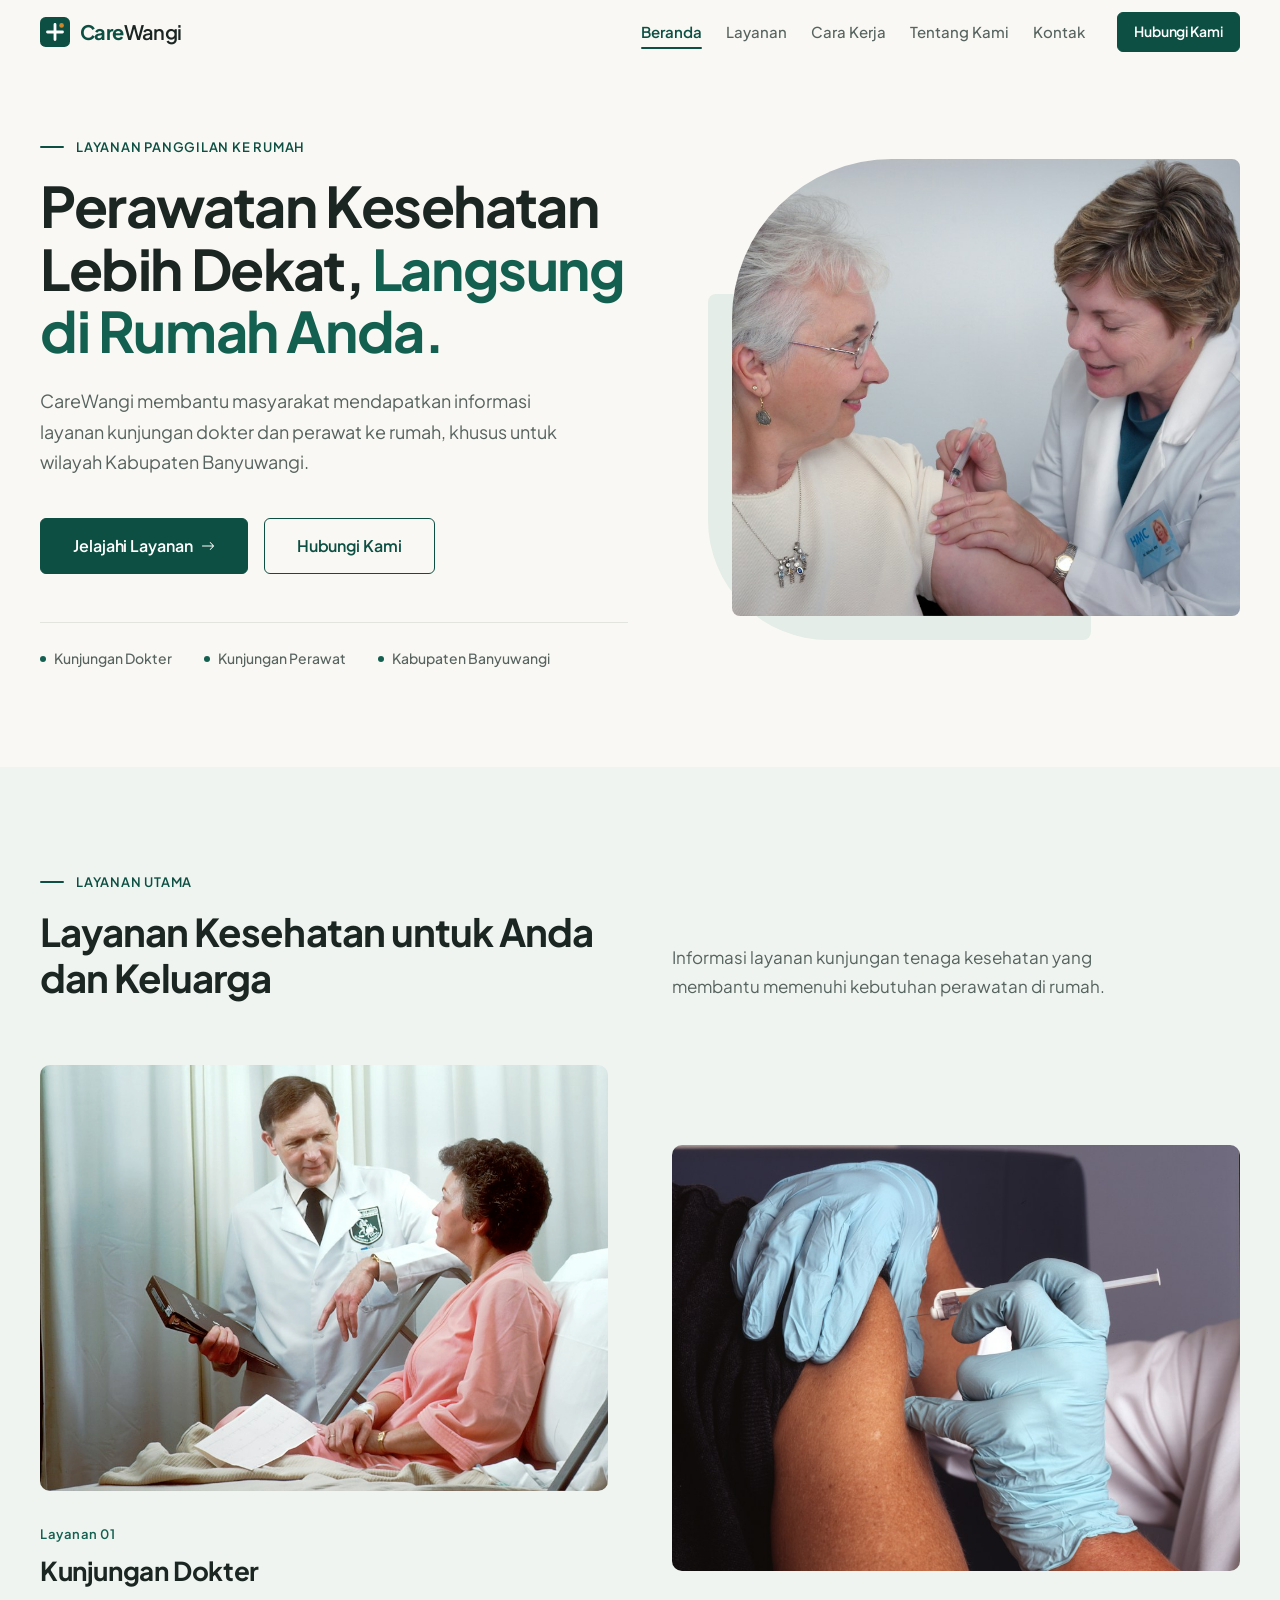
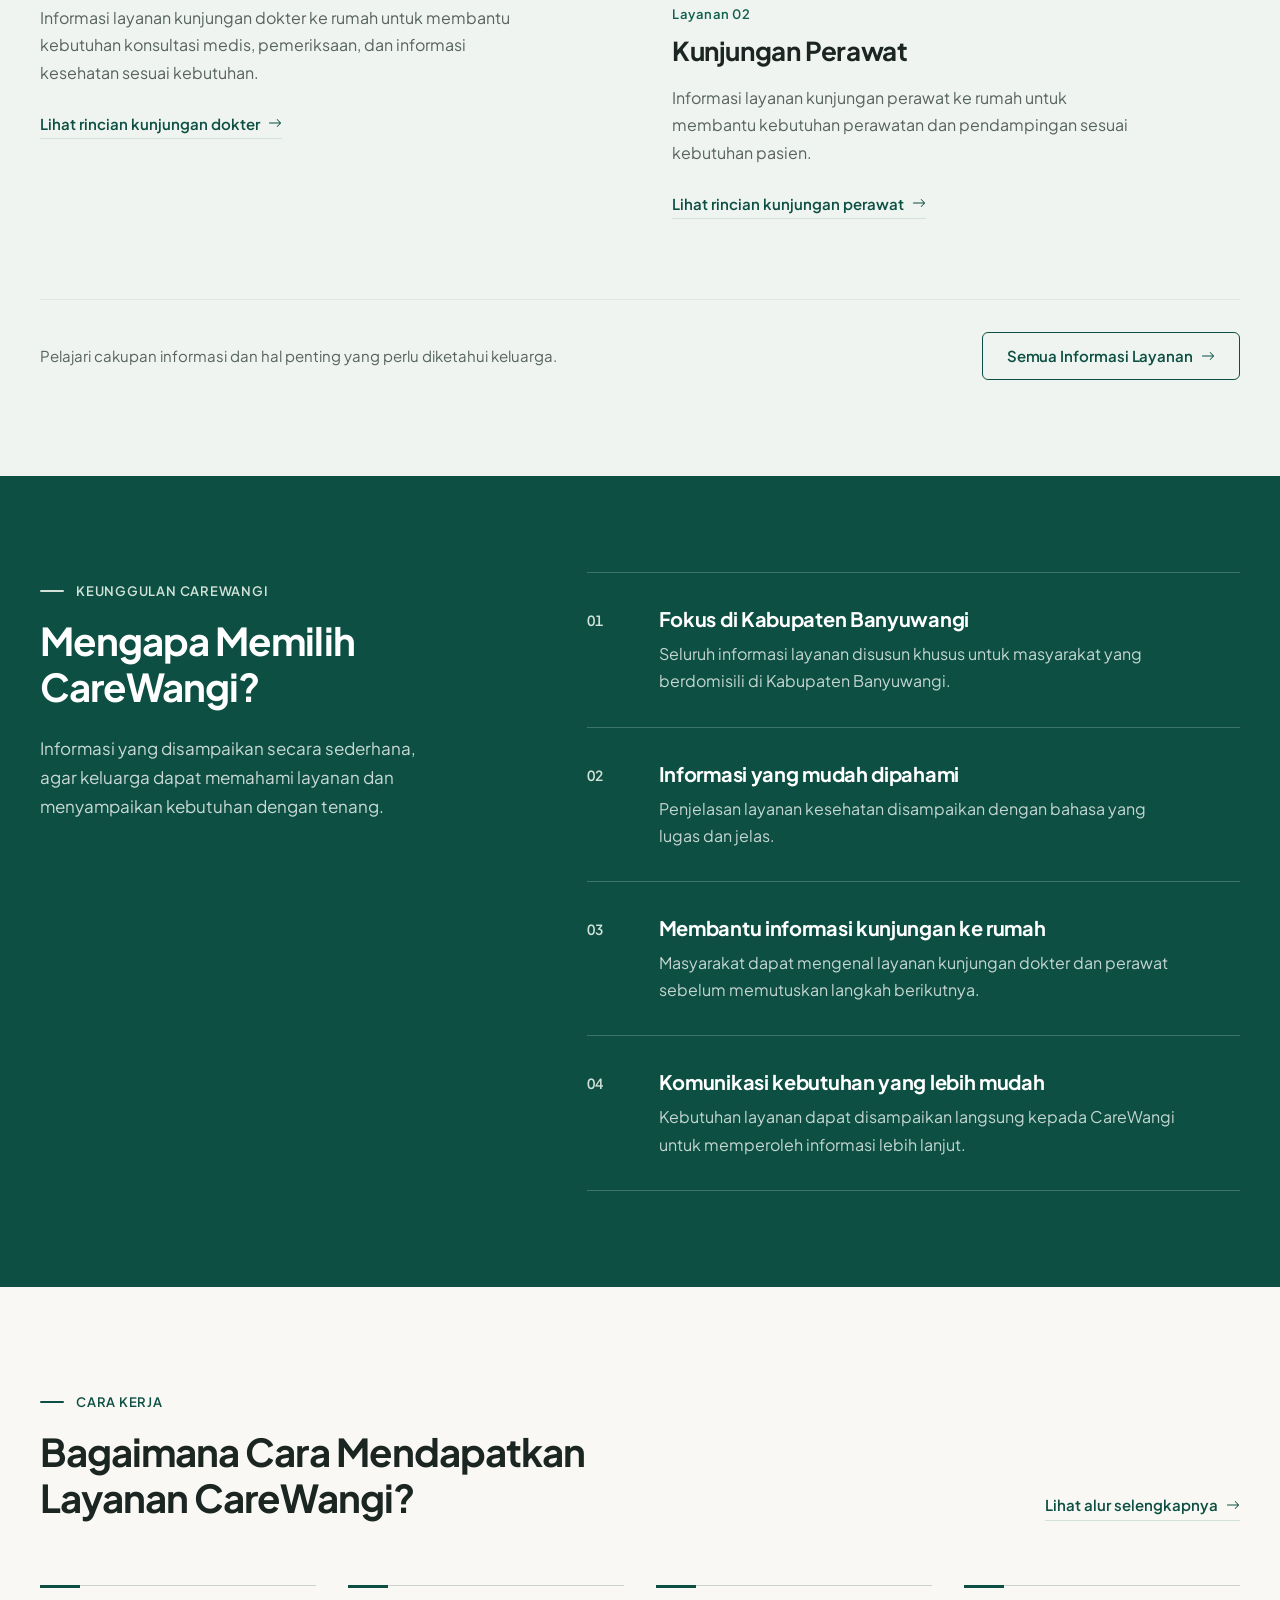
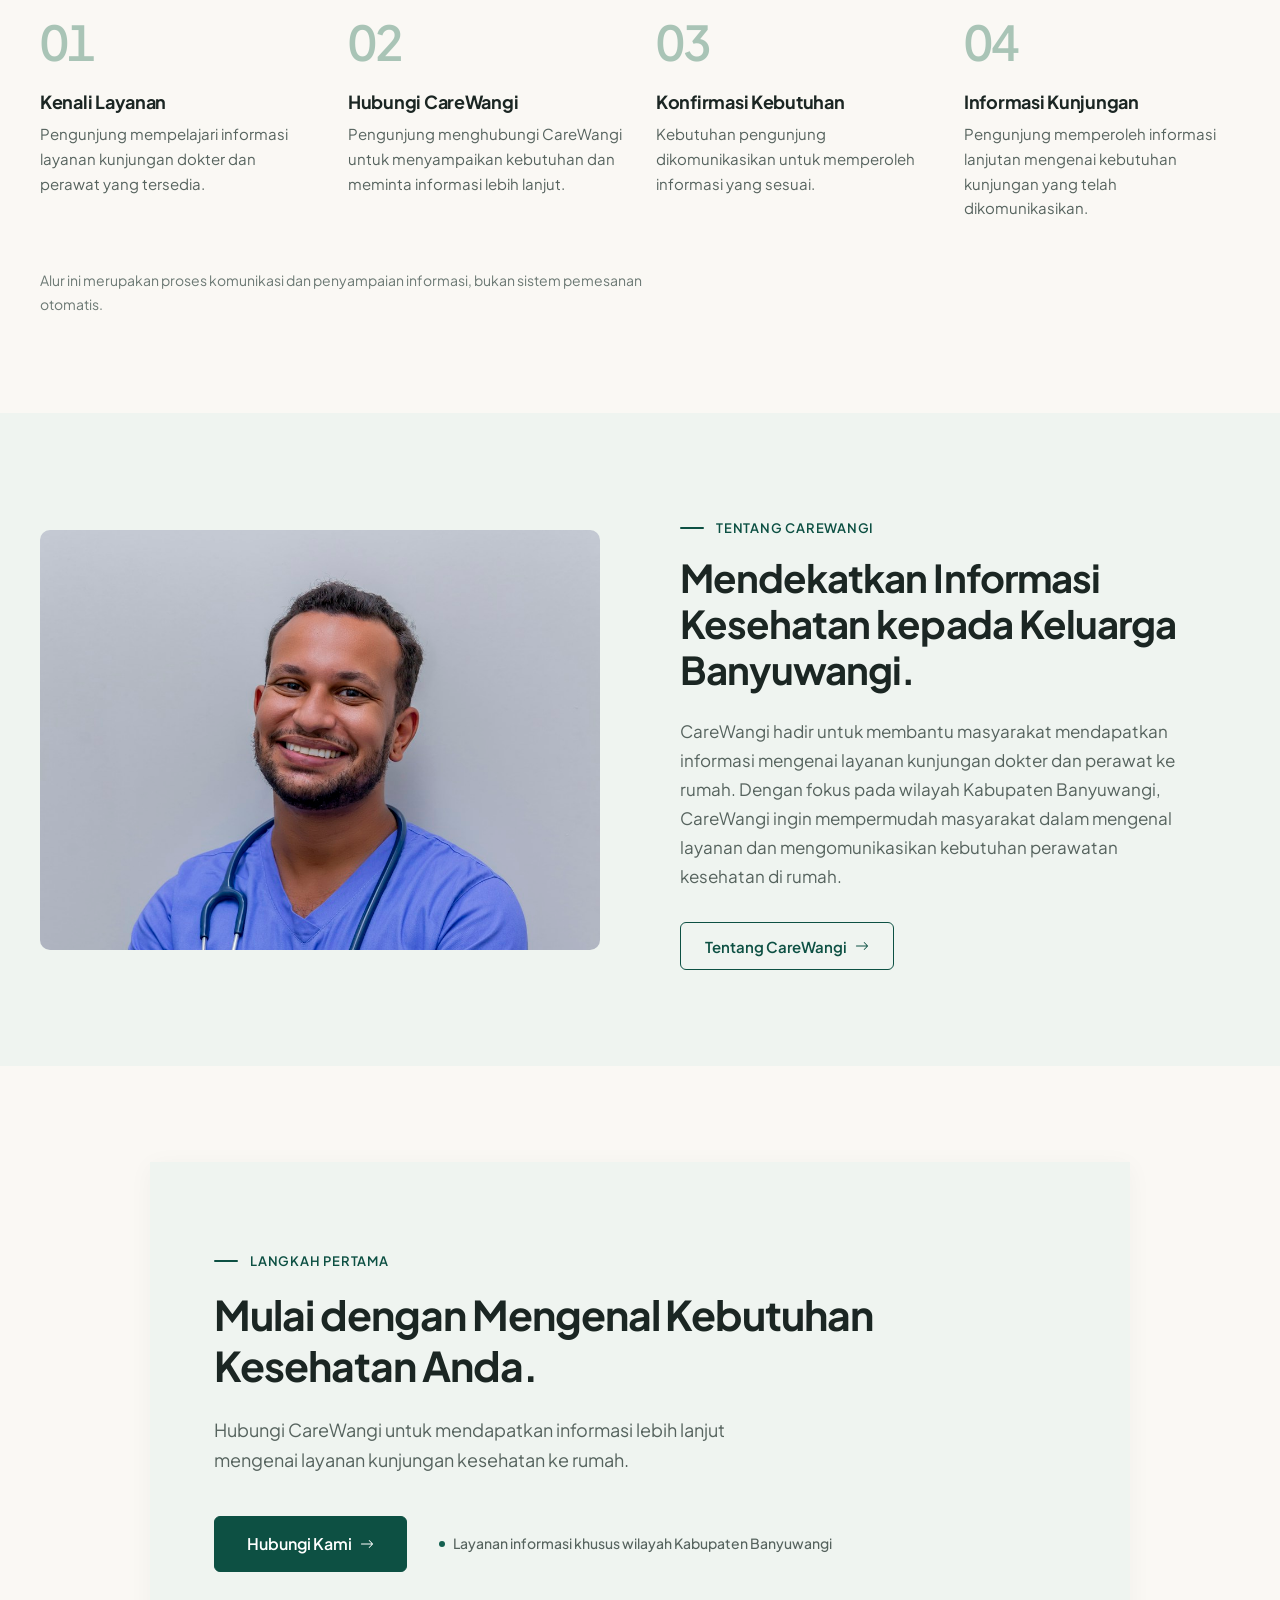
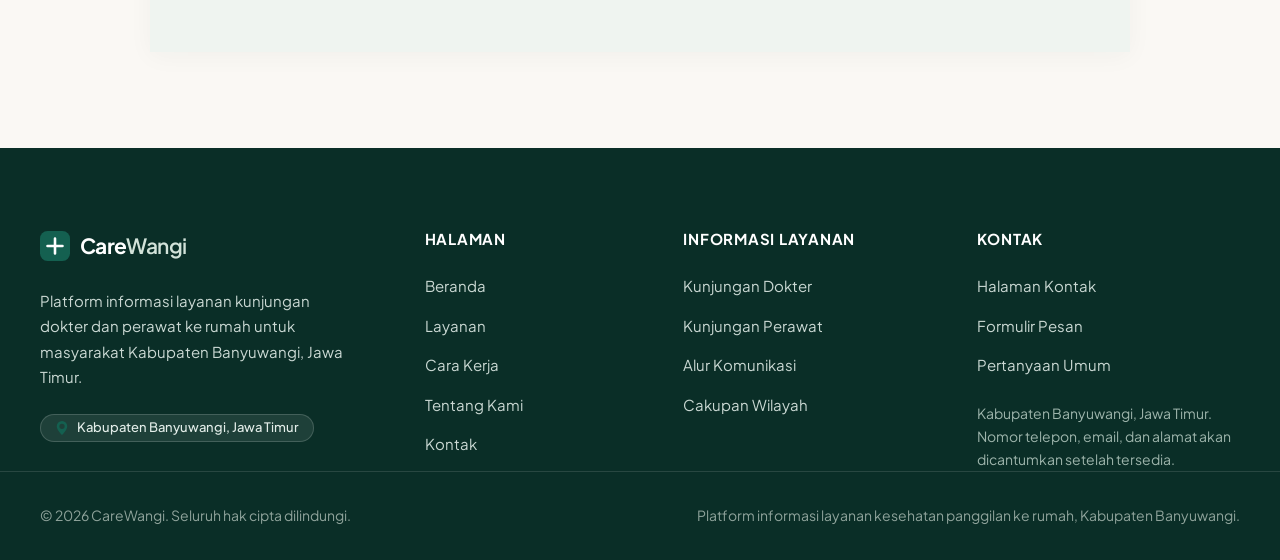
==== commit 1727821d: "Refine Hero image, redesign CTA section and Footer" ====
--- a/index.html
+++ b/index.html
@@ -71,7 +71,6 @@
         </div>
         <div class="hero-media">
           <img src="assets/images/hero-homecare.jpg" alt="Tenaga kesehatan berbincang hangat dengan seorang pasien lanjut usia" class="hero-photo" width="1200" height="793" fetchpriority="high">
-          <p class="hero-caption"><strong>Fokus wilayah Banyuwangi</strong>Informasi layanan kesehatan untuk keluarga di Kabupaten Banyuwangi, Jawa Timur.</p>
         </div>
       </div>
     </section>
@@ -205,16 +204,21 @@
       </div>
     </section>
 
+    <!-- SECTION 6 — CTA PENUTUP -->
     <section class="cta-section" aria-labelledby="cta-title">
       <div class="site-container">
-        <div class="cta-block reveal">
-          <div>
-            <h2 id="cta-title">Mulai dengan Mengenal Kebutuhan Kesehatan Anda.</h2>
-            <p>Hubungi CareWangi untuk mendapatkan informasi lebih lanjut mengenai layanan kunjungan kesehatan ke rumah.</p>
-          </div>
-          <div class="cta-side">
-            <a href="kontak.html" class="btn btn-light btn-lg">Hubungi Kami</a>
-            <small>Layanan informasi untuk wilayah Kabupaten Banyuwangi, Jawa Timur.</small>
+        <div class="cta-editorial reveal">
+          <div class="cta-editorial-content">
+            <span class="eyebrow">Langkah Pertama</span>
+            <h2 id="cta-title" class="cta-editorial-title">Mulai dengan Mengenal Kebutuhan Kesehatan Anda.</h2>
+            <p class="cta-editorial-desc">Hubungi CareWangi untuk mendapatkan informasi lebih lanjut mengenai layanan kunjungan kesehatan ke rumah.</p>
+            <div class="cta-editorial-actions">
+              <a href="kontak.html" class="btn btn-primary btn-lg">
+                <span>Hubungi Kami</span>
+                <svg viewBox="0 0 16 16" width="14" height="14" fill="currentColor" aria-hidden="true"><path fill-rule="evenodd" d="M1 8a.5.5 0 0 1 .5-.5h11.793l-3.147-3.146a.5.5 0 0 1 .708-.708l4 4a.5.5 0 0 1 0 .708l-4 4a.5.5 0 0 1-.708-.708L13.293 8.5H1.5A.5.5 0 0 1 1 8z"/></svg>
+              </a>
+              <span class="cta-editorial-meta">Layanan informasi khusus wilayah Kabupaten Banyuwangi</span>
+            </div>
           </div>
         </div>
       </div>
@@ -223,14 +227,19 @@
 
   <footer class="site-footer">
     <div class="site-container footer-grid">
-      <div>
-        <a href="index.html" class="footer-logo">
-          <svg viewBox="0 0 32 32" width="28" height="28" fill="none" xmlns="http://www.w3.org/2000/svg" aria-hidden="true">
-            <rect width="32" height="32" rx="6" fill="#146050"/>
-            <path d="M16 8v16M8 16h16" stroke="#ffffff" stroke-width="3" stroke-linecap="round"/>
-          </svg><span class="footer-logo-text"><span style="color:#fff;font-weight:700">Care</span><span>Wangi</span></span>
+      <div class="footer-col-brand">
+        <a href="index.html" class="footer-logo" aria-label="CareWangi Beranda">
+          <svg viewBox="0 0 32 32" width="30" height="30" fill="none" xmlns="http://www.w3.org/2000/svg" aria-hidden="true">
+            <rect width="32" height="32" rx="8" fill="#146050"/>
+            <path d="M16 8v16M8 16h16" stroke="#ffffff" stroke-width="2.75" stroke-linecap="round"/>
+          </svg>
+          <span class="footer-logo-text"><span class="brand-white">Care</span><span class="brand-sage">Wangi</span></span>
         </a>
         <p class="footer-desc">Platform informasi layanan kunjungan dokter dan perawat ke rumah untuk masyarakat Kabupaten Banyuwangi, Jawa Timur.</p>
+        <div class="footer-region-badge">
+          <svg viewBox="0 0 16 16" width="14" height="14" fill="currentColor" aria-hidden="true"><path d="M8 16s6-5.686 6-10A6 6 0 0 0 2 6c0 4.314 6 10 6 10zm0-7a3 3 0 1 1 0-6 3 3 0 0 1 0 6z"/></svg>
+          <span>Kabupaten Banyuwangi, Jawa Timur</span>
+        </div>
       </div>
 
       <div>
@@ -267,8 +276,8 @@
 
     <div class="footer-bottom">
       <div class="site-container footer-bottom-inner">
-        <p>© 2026 CareWangi. Seluruh hak cipta dilindungi.</p>
-        <p>Platform informasi layanan kesehatan panggilan ke rumah, Kabupaten Banyuwangi.</p>
+        <p>© <span id="currentYear">2026</span> CareWangi. Seluruh hak cipta dilindungi.</p>
+        <p class="footer-subtext">Platform informasi layanan kesehatan panggilan ke rumah, Kabupaten Banyuwangi.</p>
       </div>
     </div>
   </footer>
--- a/css/style.css
+++ b/css/style.css
@@ -237,12 +237,6 @@
   object-fit: cover; object-position: 62% center;
   border-radius: 160px 8px 8px 8px;
 }
-.hero-caption {
-  position: absolute; z-index: 2; left: 0; bottom: var(--s6);
-  background: var(--surface); padding: var(--s2) var(--s3); border-radius: var(--r-sm);
-  box-shadow: var(--shadow-soft); font-size: 0.8125rem; line-height: 1.45; color: var(--ink-muted); max-width: 232px;
-}
-.hero-caption strong { display: block; color: var(--ink); font-size: 0.875rem; margin-bottom: 2px; }
 
 /* --------------------------------------------------------------------------
    7. LAYANAN (BERANDA) — editorial bertingkat, tanpa card
@@ -299,18 +293,56 @@
 .about-text p { color: var(--ink-muted); font-size: 1.0625rem; margin-bottom: var(--s4); max-width: 520px; }
 
 /* --------------------------------------------------------------------------
-   11. CTA PENUTUP
+   11. CTA PENUTUP (Modern Healthcare Editorial)
    -------------------------------------------------------------------------- */
 .cta-section { padding: var(--s12) 0; }
-.cta-block {
-  background: var(--teal); color: #fff; border-radius: var(--r-lg);
+.cta-editorial {
+  background: var(--sage-50);
+  border: 1px solid var(--sage-200);
+  border-radius: var(--r-xl);
   padding: var(--s10) var(--s8);
-  display: grid; grid-template-columns: 1.4fr 1fr; gap: var(--s8); align-items: center;
-}
-.cta-block h2 { color: #fff; margin-bottom: var(--s2); max-width: 15em; }
-.cta-block p { color: rgba(255, 255, 255, 0.8); max-width: 480px; }
-.cta-side { display: flex; flex-direction: column; gap: var(--s2); align-items: flex-start; justify-self: end; }
-.cta-side small { font-size: 0.8125rem; color: rgba(255, 255, 255, 0.7); max-width: 280px; line-height: 1.55; }
+  max-width: 980px;
+  margin: 0 auto;
+  box-shadow: 0 4px 24px rgba(10, 46, 39, 0.04);
+}
+.cta-editorial-content { max-width: 680px; }
+.cta-editorial-content .eyebrow { margin-bottom: var(--s2); }
+.cta-editorial-title {
+  font-size: clamp(2rem, 3.2vw, 2.75rem);
+  line-height: 1.25;
+  letter-spacing: -0.025em;
+  color: var(--ink);
+  margin-bottom: var(--s3);
+}
+.cta-editorial-desc {
+  font-size: 1.125rem;
+  line-height: 1.7;
+  color: var(--ink-muted);
+  margin-bottom: var(--s5);
+  max-width: 580px;
+}
+.cta-editorial-actions {
+  display: flex;
+  align-items: center;
+  flex-wrap: wrap;
+  gap: var(--s3) var(--s4);
+}
+.cta-editorial-meta {
+  font-size: 0.875rem;
+  color: var(--ink-muted);
+  font-weight: 500;
+  display: inline-flex;
+  align-items: center;
+  gap: 8px;
+}
+.cta-editorial-meta::before {
+  content: "";
+  display: inline-block;
+  width: 6px;
+  height: 6px;
+  border-radius: 50%;
+  background: var(--teal-soft);
+}
 
 /* --------------------------------------------------------------------------
    12. HERO HALAMAN DALAM
@@ -430,20 +462,105 @@
 .faq-item p { color: var(--ink-muted); font-size: 0.9375rem; }
 
 /* --------------------------------------------------------------------------
-   17. FOOTER
-   -------------------------------------------------------------------------- */
-.site-footer { background: var(--teal-deep); color: #C9D6D1; padding-top: var(--s10); font-size: 0.9375rem; }
-.footer-grid { display: grid; grid-template-columns: 1.5fr 0.8fr 1fr 1.1fr; gap: var(--s6); padding-bottom: var(--s8); }
-.footer-logo { display: inline-flex; align-items: center; gap: 10px; font-size: 1.25rem; font-weight: 700; letter-spacing: -0.03em; color: #fff; margin-bottom: var(--s2); }
-.footer-logo span { color: var(--sage); font-weight: 600; }
-.footer-desc { color: #A3B5AE; line-height: 1.7; max-width: 340px; }
-.footer-heading { font-size: 0.8125rem; font-weight: 600; letter-spacing: 0.06em; text-transform: uppercase; color: #fff; margin-bottom: var(--s2); }
-.footer-links { display: flex; flex-direction: column; gap: 12px; }
-.footer-links a { color: #C9D6D1; }
-.footer-links a:hover { color: #fff; }
-.footer-note { color: #A3B5AE; font-size: 0.875rem; line-height: 1.65; margin-top: var(--s2); }
-.footer-bottom { border-top: 1px solid rgba(255, 255, 255, 0.1); padding: var(--s3) 0; }
-.footer-bottom-inner { display: flex; justify-content: space-between; flex-wrap: wrap; gap: var(--s1) var(--s3); font-size: 0.8125rem; color: #8FA39B; }
+   17. FOOTER (Modern Healthcare Editorial)
+   -------------------------------------------------------------------------- */
+.site-footer {
+  background: var(--teal-deep);
+  color: #CAD8D3;
+  padding-top: var(--s10);
+  font-size: 0.9375rem;
+}
+.footer-grid {
+  display: grid;
+  grid-template-columns: 1.4fr 0.85fr 1fr 1.15fr;
+  gap: var(--s8);
+  padding-bottom: var(--s9);
+}
+.footer-col-brand {
+  display: flex;
+  flex-direction: column;
+  align-items: flex-start;
+}
+.footer-logo {
+  display: inline-flex;
+  align-items: center;
+  gap: 10px;
+  font-size: 1.3125rem;
+  font-weight: 700;
+  letter-spacing: -0.03em;
+  color: #ffffff;
+  margin-bottom: var(--s3);
+  text-decoration: none;
+}
+.footer-logo-text .brand-white { color: #ffffff; font-weight: 700; }
+.footer-logo-text .brand-sage { color: var(--sage); font-weight: 600; }
+.footer-desc {
+  color: #CAD8D3;
+  line-height: 1.7;
+  max-width: 360px;
+  margin-bottom: var(--s3);
+  font-size: 0.9375rem;
+}
+.footer-region-badge {
+  display: inline-flex;
+  align-items: center;
+  gap: 8px;
+  padding: 6px 14px;
+  border-radius: var(--r-full);
+  background: rgba(210, 226, 217, 0.1);
+  border: 1px solid rgba(210, 226, 217, 0.2);
+  color: #E2ECE8;
+  font-size: 0.8125rem;
+  font-weight: 500;
+  line-height: 1;
+}
+.footer-region-badge svg {
+  color: var(--teal-soft);
+  flex-shrink: 0;
+}
+.footer-heading {
+  font-size: 0.9375rem;
+  font-weight: 700;
+  letter-spacing: 0.05em;
+  text-transform: uppercase;
+  color: #FFFFFF;
+  margin-bottom: var(--s3);
+}
+.footer-links {
+  display: flex;
+  flex-direction: column;
+  gap: 14px;
+}
+.footer-links a {
+  color: #CAD8D3;
+  font-size: 0.9375rem;
+  transition: color var(--ease);
+}
+.footer-links a:hover {
+  color: #FFFFFF;
+}
+.footer-note {
+  color: #9DB4AB;
+  font-size: 0.875rem;
+  line-height: 1.65;
+  margin-top: var(--s3);
+}
+.footer-bottom {
+  border-top: 1px solid rgba(255, 255, 255, 0.12);
+  padding: var(--s4) 0;
+}
+.footer-bottom-inner {
+  display: flex;
+  justify-content: space-between;
+  align-items: center;
+  flex-wrap: wrap;
+  gap: var(--s2) var(--s4);
+  font-size: 0.875rem;
+  color: #8FA39B;
+}
+.footer-subtext {
+  color: #8FA39B;
+}
 
 /* --------------------------------------------------------------------------
    18. ANIMASI MASUK (halus, hanya jika JS aktif)
@@ -457,7 +574,7 @@
 @media (max-width: 1080px) {
   .hero-grid, .about-grid, .detail-grid, .region-grid, .contact-grid, .adv-grid { gap: var(--s8); }
   .steps { gap: var(--s3); }
-  .cta-block { padding: var(--s8) var(--s6); }
+  .cta-editorial { padding: var(--s9) var(--s7); }
 }
 
 @media (max-width: 900px) {
@@ -465,11 +582,10 @@
 
   .hero { padding: var(--s5) 0 var(--s10); }
   .hero-grid, .about-grid, .detail-grid, .region-grid, .contact-grid, .adv-grid,
-  .page-hero-grid, .cta-block, .section-head { grid-template-columns: 1fr; }
+  .page-hero-grid, .section-head { grid-template-columns: 1fr; }
   .hero-grid { gap: var(--s6); }
   .hero-media { order: -1; padding-left: var(--s2); }
   .hero-photo { aspect-ratio: 4 / 3; border-top-left-radius: 96px; }
-  .hero-caption { bottom: var(--s4); }
 
   .section-head { gap: var(--s2); margin-bottom: var(--s5); }
   .section-head .head-action { justify-self: start; margin-top: var(--s1); }
@@ -487,12 +603,11 @@
   .detail { padding: var(--s8) 0; }
   .notes-grid, .pillars { grid-template-columns: 1fr; gap: var(--s4); }
 
-  .cta-block { padding: var(--s6) var(--s4); gap: var(--s4); }
-  .cta-side { justify-self: start; }
+  .cta-editorial { padding: var(--s8) var(--s6); }
   .page-hero { padding: var(--s6) 0 var(--s5); }
   .page-hero-aside { justify-self: start; margin-top: var(--s2); }
 
-  .footer-grid { grid-template-columns: 1fr 1fr; gap: var(--s5) var(--s4); }
+  .footer-grid { grid-template-columns: 1fr 1fr; gap: var(--s6) var(--s5); }
   .faq-item { grid-template-columns: 1fr; gap: var(--s1); }
 }
 
@@ -529,10 +644,9 @@
   h1 { font-size: 2.125rem; }
 
   .hero-actions { flex-direction: column; }
-  .hero-actions .btn, .cta-side .btn { width: 100%; }
+  .hero-actions .btn { width: 100%; }
   .hero-media { padding-left: 0; padding-bottom: var(--s2); }
   .hero-media::before { width: 80%; }
-  .hero-caption { position: static; margin: calc(var(--s3) * -1) var(--s2) 0; position: relative; z-index: 2; max-width: none; }
   .hero-photo { border-top-left-radius: 72px; }
 
   .svc h3 { font-size: 1.375rem; }
@@ -551,12 +665,14 @@
   .t-no { font-size: 2rem; }
   .t-step h3 { font-size: 1.25rem; }
 
-  .cta-block { padding: var(--s5) var(--s3); }
+  .cta-editorial { padding: var(--s6) var(--s4); border-radius: var(--r-lg); }
+  .cta-editorial-actions { flex-direction: column; align-items: stretch; }
+  .cta-editorial-actions .btn { width: 100%; }
   .form-box { padding: var(--s3) var(--s2); }
   .notice { flex-direction: column; gap: var(--s1); }
 
-  .footer-grid { grid-template-columns: 1fr; gap: var(--s4); }
-  .footer-bottom-inner { flex-direction: column; }
+  .footer-grid { grid-template-columns: 1fr; gap: var(--s6); }
+  .footer-bottom-inner { flex-direction: column; align-items: flex-start; gap: 8px; }
 }
 
 @media (prefers-reduced-motion: reduce) {
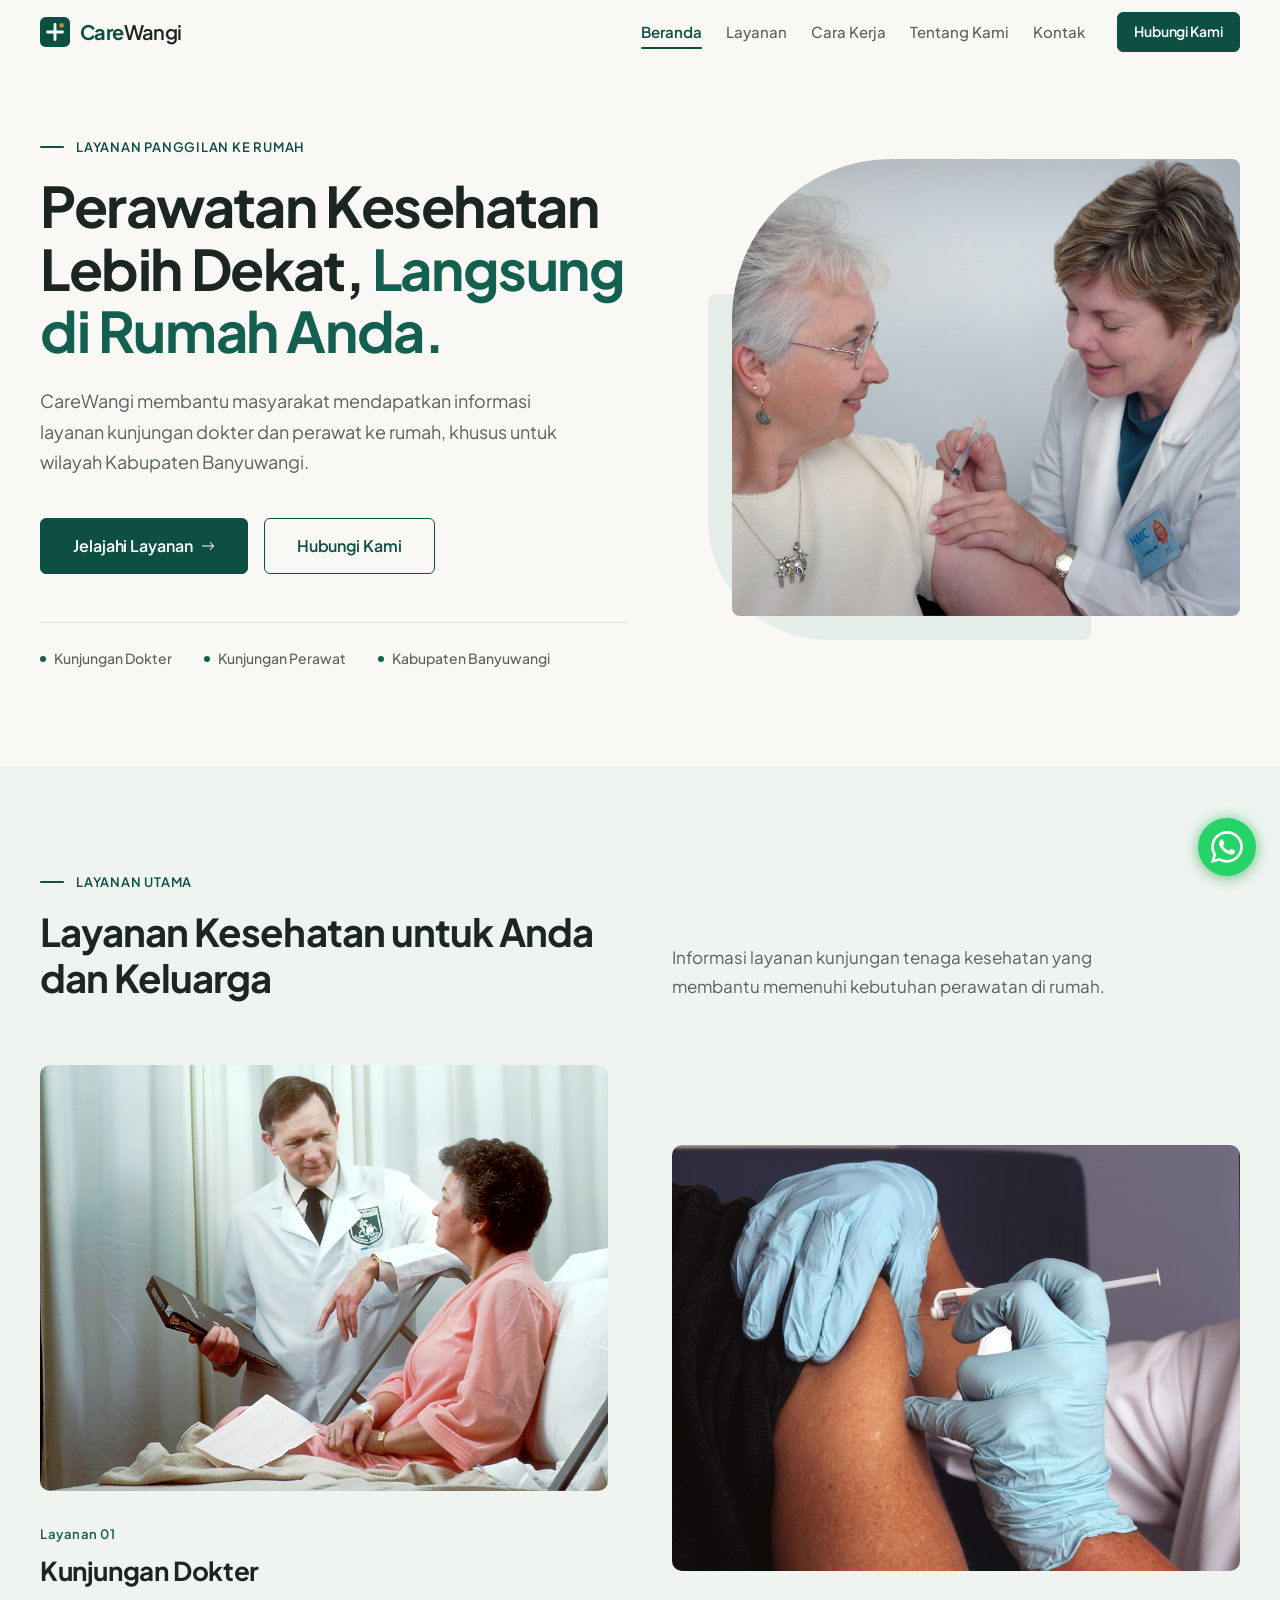
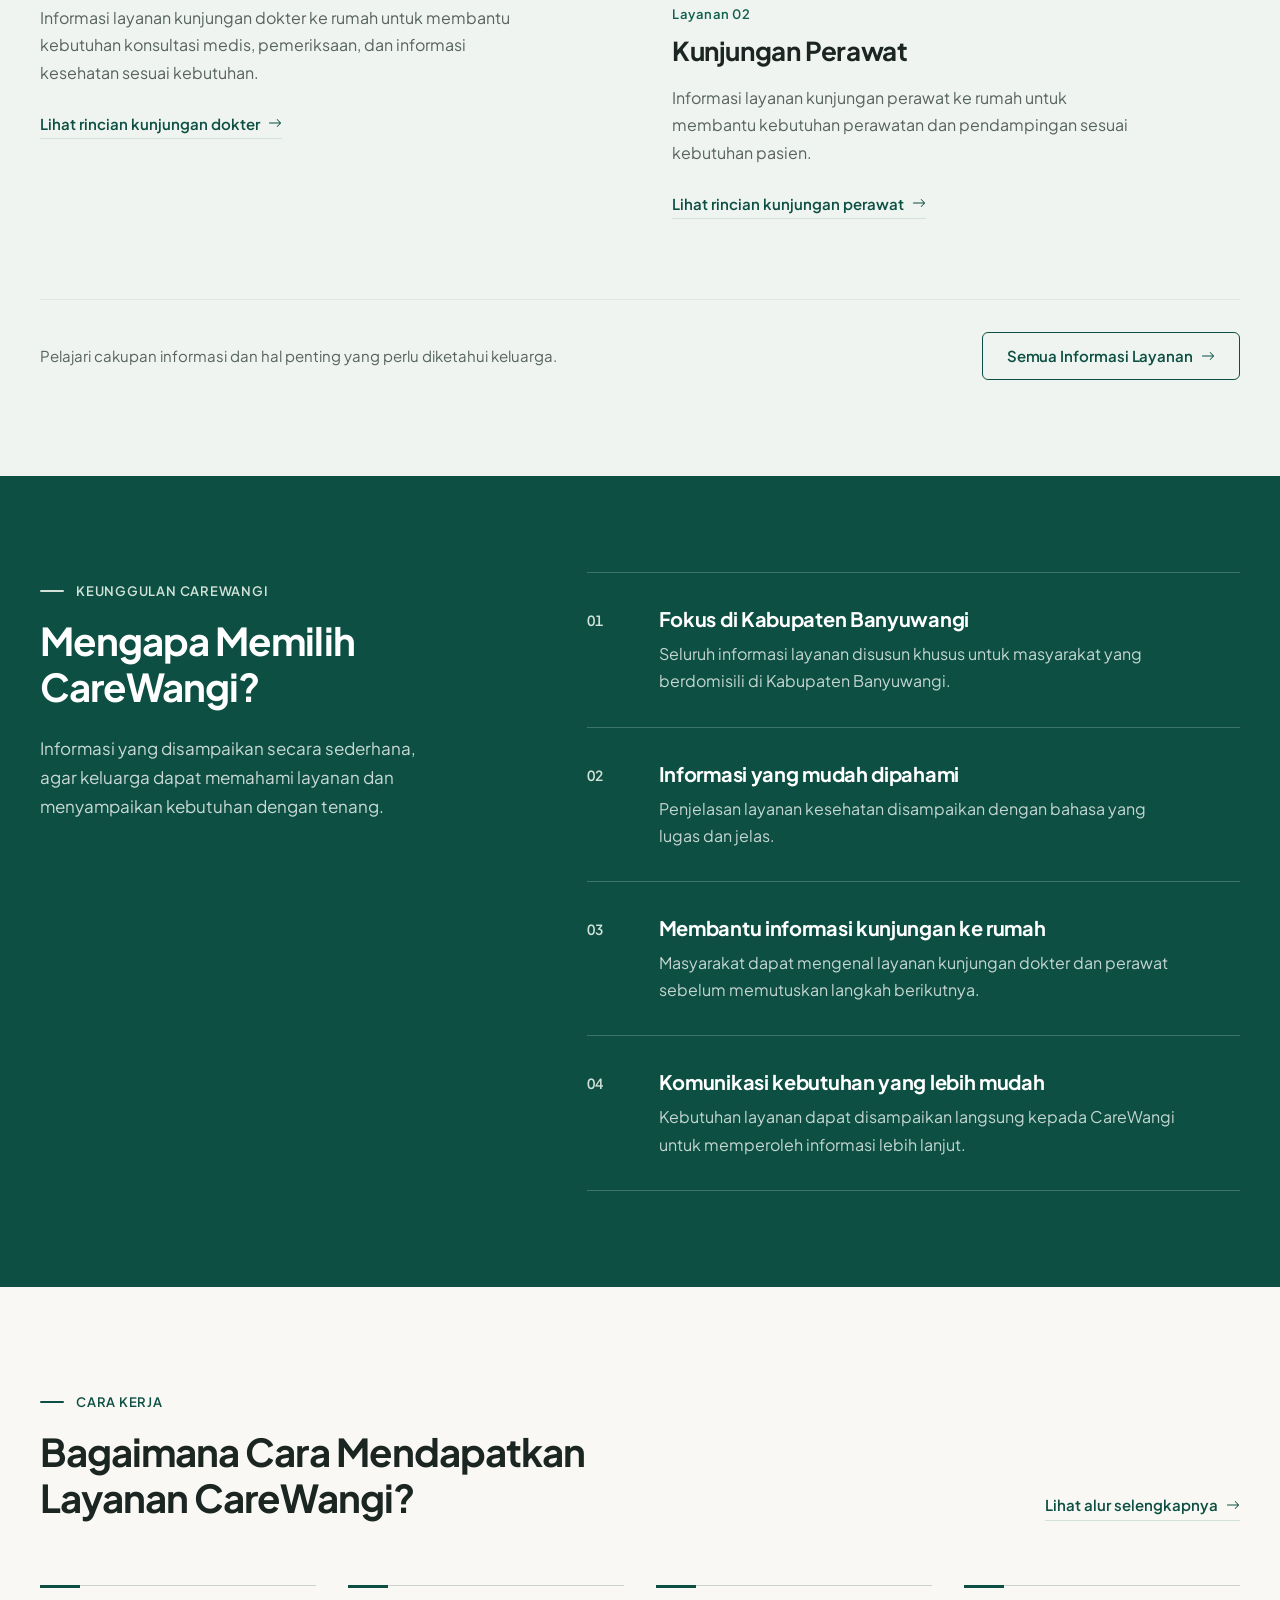
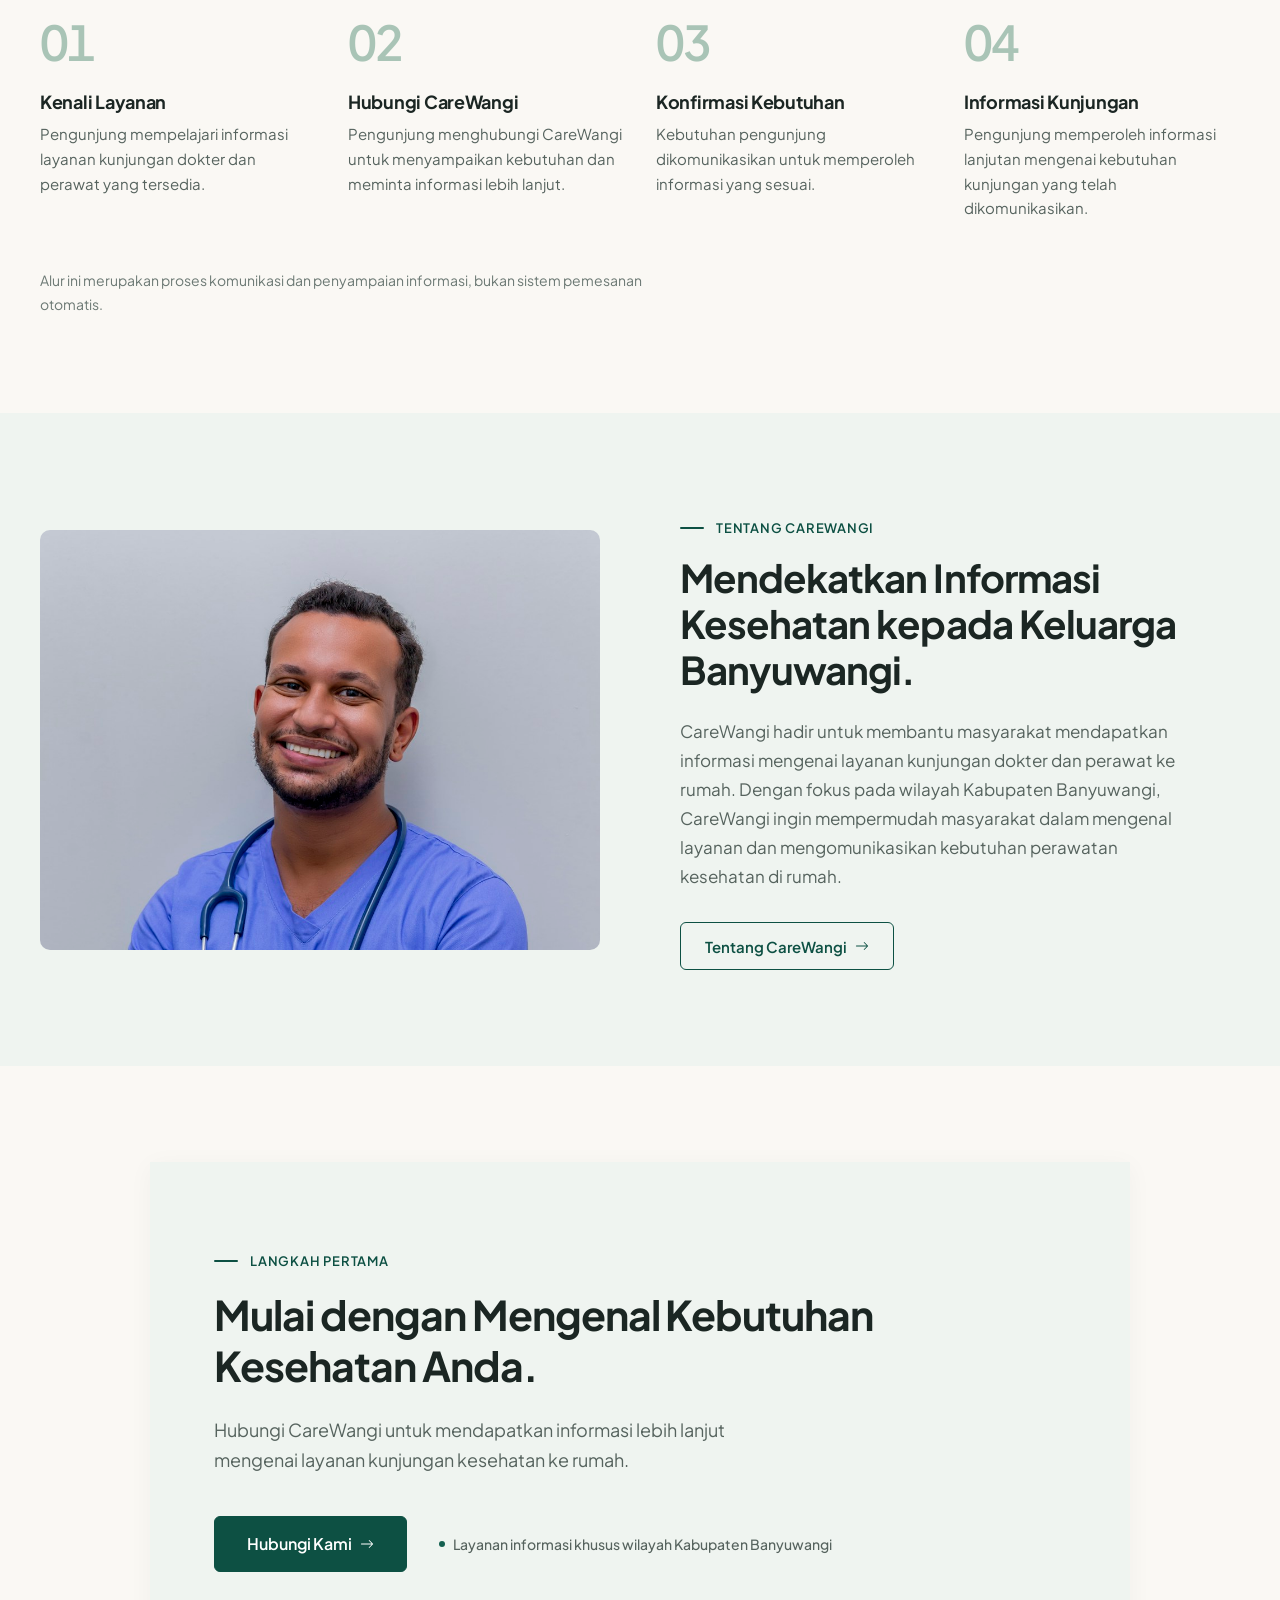
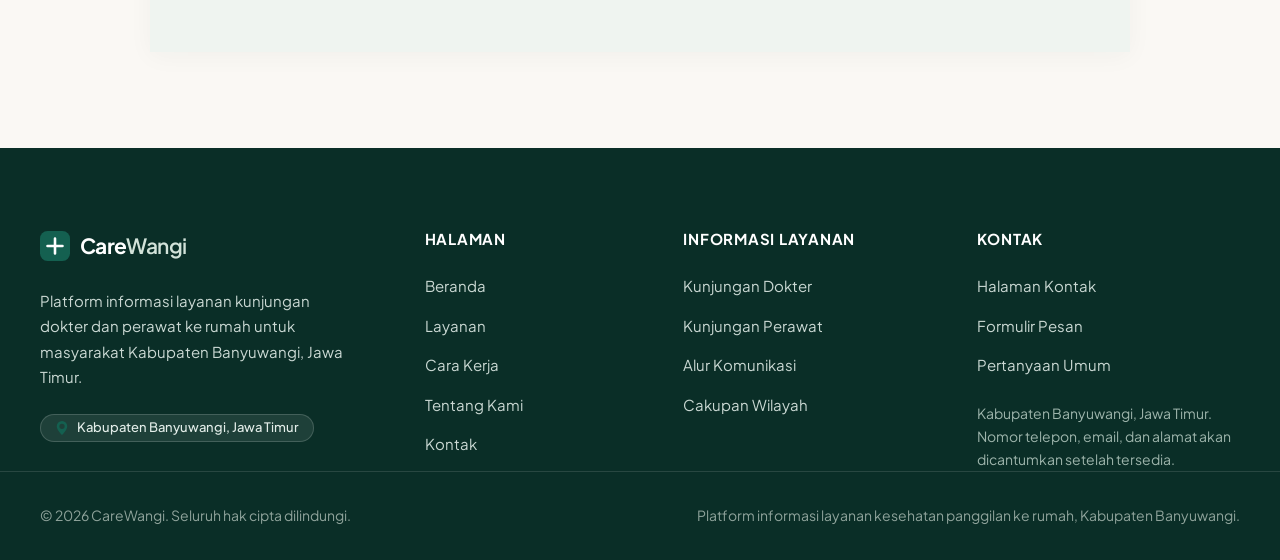
==== commit 8d1a9e53: "Add Floating WhatsApp button with green glow effect across all pages" ====
--- a/index.html
+++ b/index.html
@@ -282,6 +282,18 @@
     </div>
   </footer>
 
+  <!-- FLOATING WHATSAPP BUTTON -->
+  <a href="https://wa.me/?text=Halo%20CareWangi%2C%20saya%20ingin%20mengetahui%20informasi%20mengenai%20layanan%20kunjungan%20dokter%20dan%20perawat%20ke%20rumah."
+     class="floating-wa"
+     target="_blank"
+     rel="noopener noreferrer"
+     aria-label="Hubungi CareWangi melalui WhatsApp"
+     title="Hubungi CareWangi melalui WhatsApp">
+    <svg viewBox="0 0 24 24" width="32" height="32" fill="currentColor" aria-hidden="true">
+      <path d="M.057 24l1.687-6.163c-1.041-1.804-1.588-3.849-1.587-5.946.003-6.556 5.338-11.891 11.893-11.891 3.181.001 6.167 1.24 8.413 3.488 2.245 2.248 3.481 5.236 3.48 8.414-.003 6.557-5.338 11.892-11.893 11.892-1.99-.001-3.951-.5-5.688-1.448l-6.305 1.654zm6.597-3.807c1.676.995 3.276 1.591 5.392 1.592 5.448 0 9.886-4.434 9.889-9.885.002-5.462-4.415-9.89-9.881-9.892-5.452 0-9.887 4.434-9.889 9.884-.001 2.225.651 3.891 1.746 5.634l-.999 3.648 3.742-.981zm11.387-5.464c-.074-.124-.272-.198-.57-.347-.297-.149-1.758-.868-2.031-.967-.272-.099-.47-.149-.669.149-.198.297-.768.967-.941 1.165-.173.198-.347.223-.644.074-.297-.149-1.255-.462-2.39-1.475-.883-.788-1.48-1.761-1.653-2.059-.173-.297-.018-.458.13-.606.134-.133.297-.347.446-.521.151-.172.2-.296.3-.495.099-.198.05-.372-.025-.521-.075-.148-.669-1.611-.916-2.206-.242-.579-.487-.501-.669-.51l-.57-.01c-.198 0-.52.074-.792.372s-1.04 1.016-1.04 2.479 1.065 2.876 1.213 3.074c.149.198 2.095 3.2 5.076 4.487.709.306 1.263.489 1.694.626.712.226 1.36.194 1.872.118.571-.085 1.758-.719 2.006-1.413.248-.695.248-1.29.173-1.414z"/>
+    </svg>
+  </a>
+
   <script src="js/script.js"></script>
 </body>
 </html>
--- a/css/style.css
+++ b/css/style.css
@@ -334,6 +334,7 @@
   display: inline-flex;
   align-items: center;
   gap: 8px;
+  line-height: 1.5;
 }
 .cta-editorial-meta::before {
   content: "";
@@ -342,6 +343,7 @@
   height: 6px;
   border-radius: 50%;
   background: var(--teal-soft);
+  flex-shrink: 0;
 }
 
 /* --------------------------------------------------------------------------
@@ -569,7 +571,94 @@
 .js .reveal.is-in { opacity: 1; transform: none; }
 
 /* --------------------------------------------------------------------------
-   19. RESPONSIVE
+   19. FLOATING WHATSAPP BUTTON WITH GREEN GLOW EFFECT
+   -------------------------------------------------------------------------- */
+.floating-wa {
+  position: fixed;
+  right: 24px;
+  bottom: 24px;
+  z-index: 90;
+  width: 58px;
+  height: 58px;
+  border-radius: 50%;
+  background-color: #25D366;
+  color: #FFFFFF;
+  display: flex;
+  align-items: center;
+  justify-content: center;
+  text-decoration: none;
+  cursor: pointer;
+  box-shadow: 0 4px 14px rgba(10, 46, 39, 0.18),
+              0 0 16px rgba(37, 211, 102, 0.4);
+  animation: waGlowPulse 3.2s ease-in-out infinite;
+  transition: transform 0.28s cubic-bezier(0.16, 1, 0.3, 1),
+              box-shadow 0.28s cubic-bezier(0.16, 1, 0.3, 1),
+              background-color 0.2s ease;
+  -webkit-tap-highlight-color: transparent;
+}
+
+.floating-wa::before {
+  content: "";
+  position: absolute;
+  inset: -6px;
+  border-radius: 50%;
+  background: radial-gradient(circle, rgba(37, 211, 102, 0.45) 0%, rgba(37, 211, 102, 0) 72%);
+  z-index: -1;
+  pointer-events: none;
+  animation: waAuraPulse 3.2s ease-in-out infinite;
+}
+
+.floating-wa svg {
+  width: 32px;
+  height: 32px;
+  fill: currentColor;
+  transition: transform 0.28s cubic-bezier(0.16, 1, 0.3, 1);
+}
+
+.floating-wa:hover {
+  background-color: #20BA5A;
+  transform: translateY(-3px) scale(1.06);
+  box-shadow: 0 8px 24px rgba(10, 46, 39, 0.24),
+              0 0 30px rgba(37, 211, 102, 0.75);
+}
+
+.floating-wa:hover svg {
+  transform: scale(1.05);
+}
+
+.floating-wa:active {
+  transform: translateY(-1px) scale(0.98);
+}
+
+.floating-wa:focus-visible {
+  outline: 3px solid var(--teal);
+  outline-offset: 4px;
+}
+
+@keyframes waGlowPulse {
+  0%, 100% {
+    box-shadow: 0 4px 14px rgba(10, 46, 39, 0.18),
+                0 0 14px rgba(37, 211, 102, 0.4);
+  }
+  50% {
+    box-shadow: 0 6px 18px rgba(10, 46, 39, 0.22),
+                0 0 28px rgba(37, 211, 102, 0.7);
+  }
+}
+
+@keyframes waAuraPulse {
+  0%, 100% {
+    transform: scale(0.95);
+    opacity: 0.6;
+  }
+  50% {
+    transform: scale(1.2);
+    opacity: 0.95;
+  }
+}
+
+/* --------------------------------------------------------------------------
+   20. RESPONSIVE
    -------------------------------------------------------------------------- */
 @media (max-width: 1080px) {
   .hero-grid, .about-grid, .detail-grid, .region-grid, .contact-grid, .adv-grid { gap: var(--s8); }
@@ -666,16 +755,30 @@
   .t-step h3 { font-size: 1.25rem; }
 
   .cta-editorial { padding: var(--s6) var(--s4); border-radius: var(--r-lg); }
-  .cta-editorial-actions { flex-direction: column; align-items: stretch; }
+  .cta-editorial-title { font-size: 1.75rem; }
+  .cta-editorial-desc { font-size: 1rem; margin-bottom: var(--s4); }
+  .cta-editorial-actions { flex-direction: column; align-items: flex-start; gap: var(--s3); }
   .cta-editorial-actions .btn { width: 100%; }
   .form-box { padding: var(--s3) var(--s2); }
   .notice { flex-direction: column; gap: var(--s1); }
 
   .footer-grid { grid-template-columns: 1fr; gap: var(--s6); }
   .footer-bottom-inner { flex-direction: column; align-items: flex-start; gap: 8px; }
+
+  .floating-wa {
+    right: 16px;
+    bottom: 16px;
+    width: 52px;
+    height: 52px;
+  }
+  .floating-wa svg {
+    width: 28px;
+    height: 28px;
+  }
 }
 
 @media (prefers-reduced-motion: reduce) {
   *, *::before, *::after { animation-duration: 0.01ms !important; transition-duration: 0.01ms !important; scroll-behavior: auto !important; }
   .js .reveal { opacity: 1; transform: none; }
-}
+  .floating-wa, .floating-wa::before { animation: none !important; }
+}
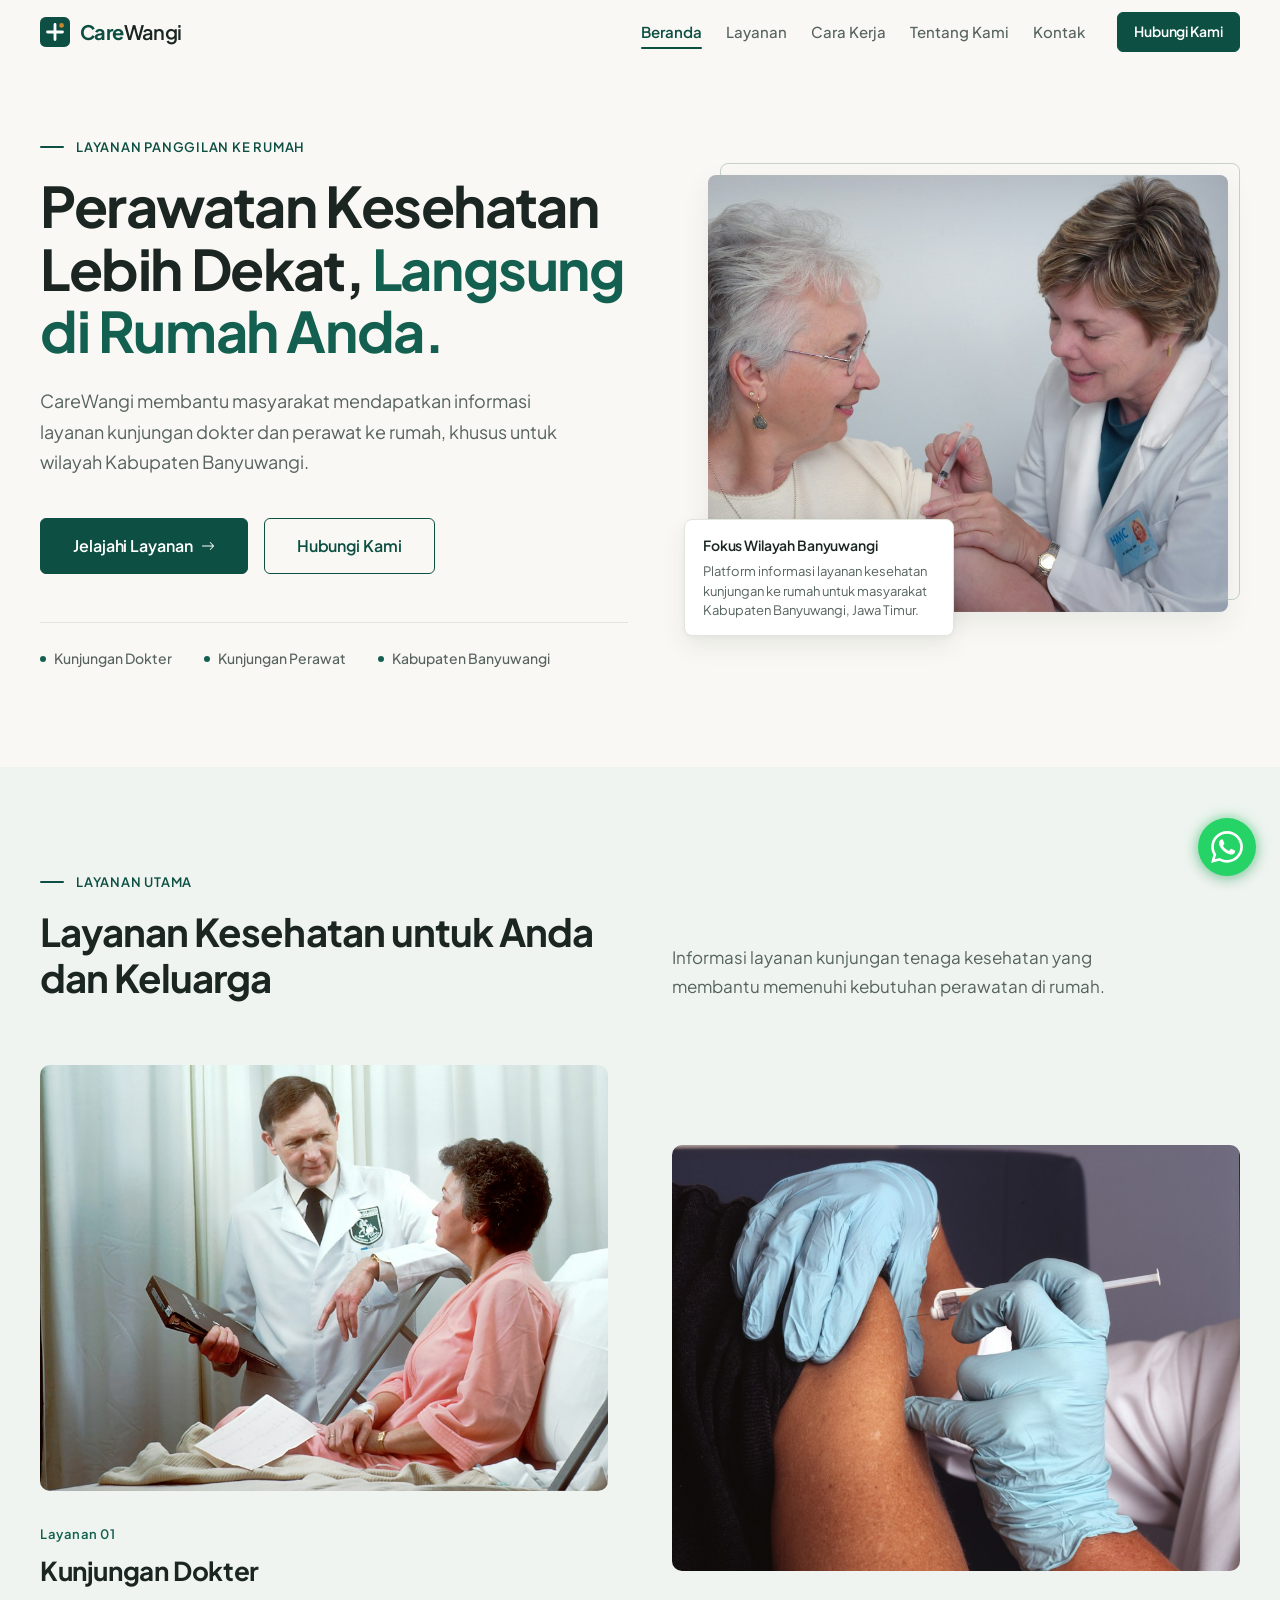
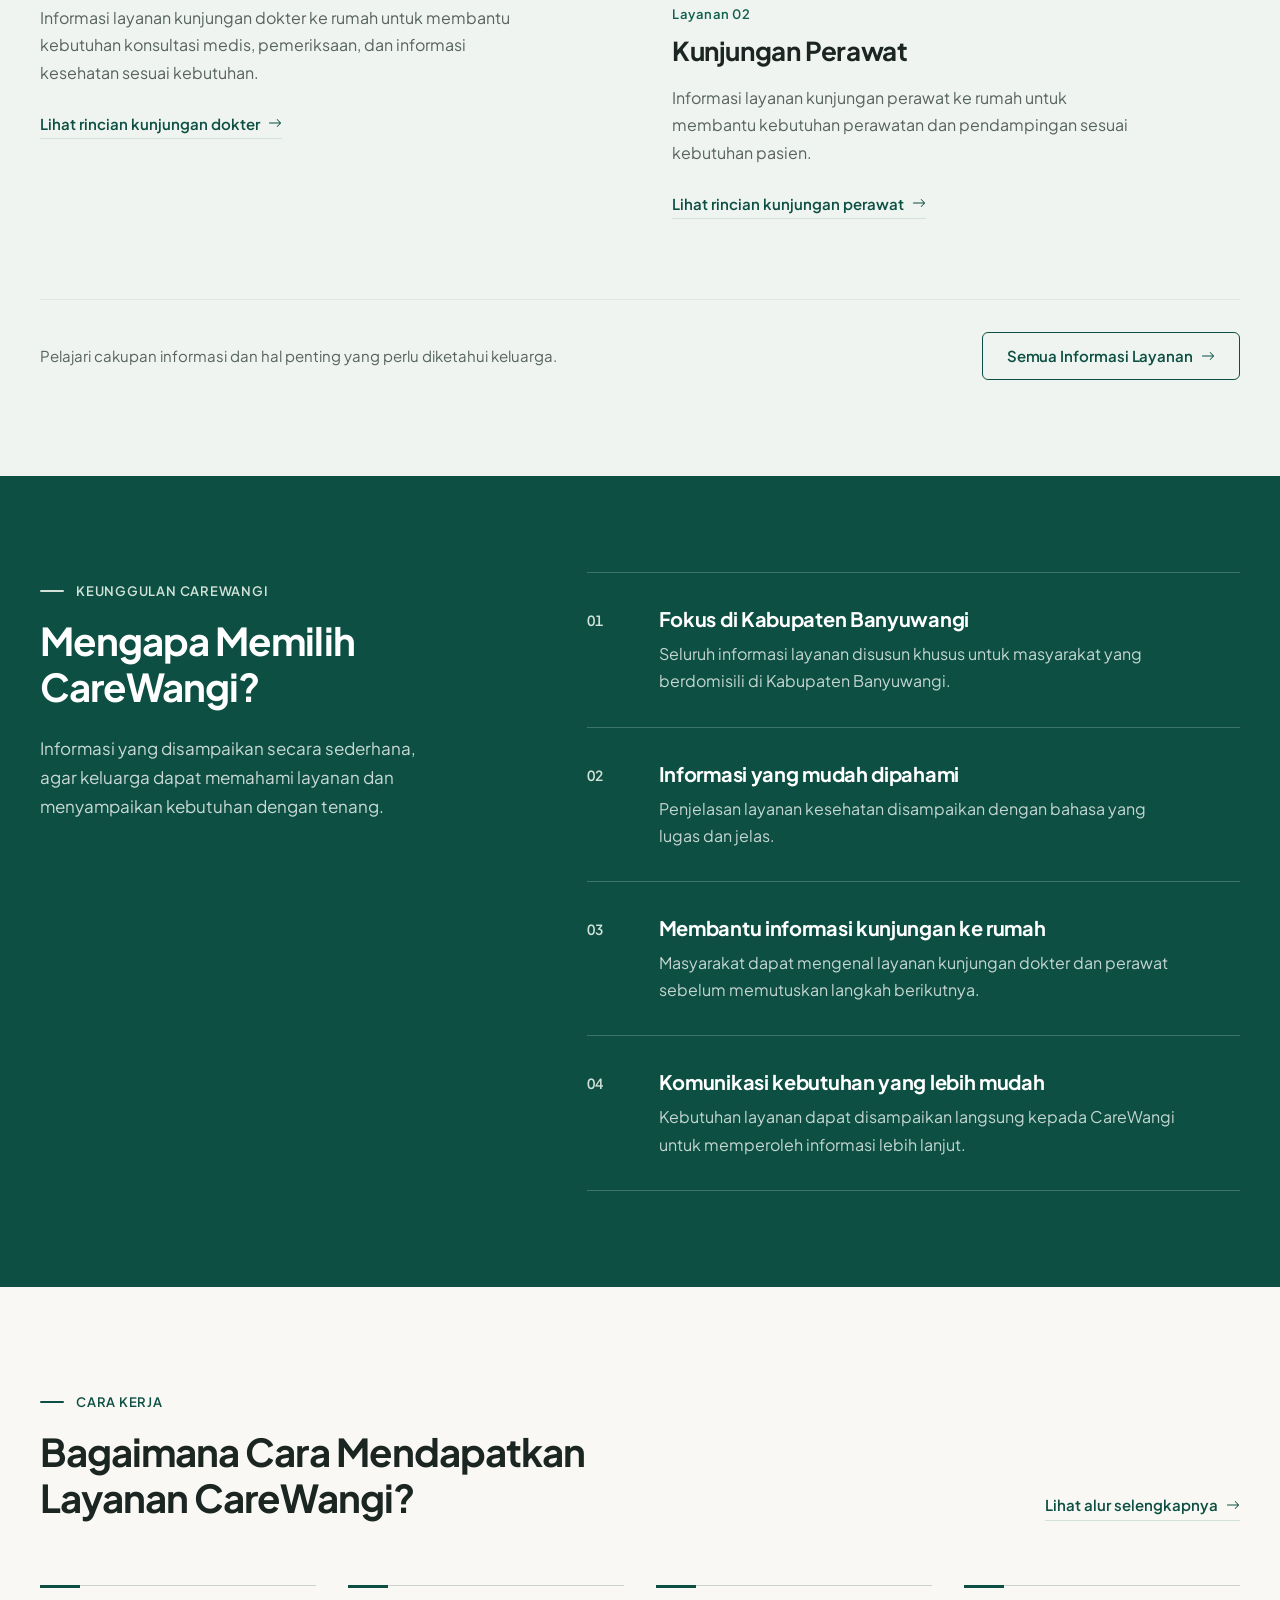
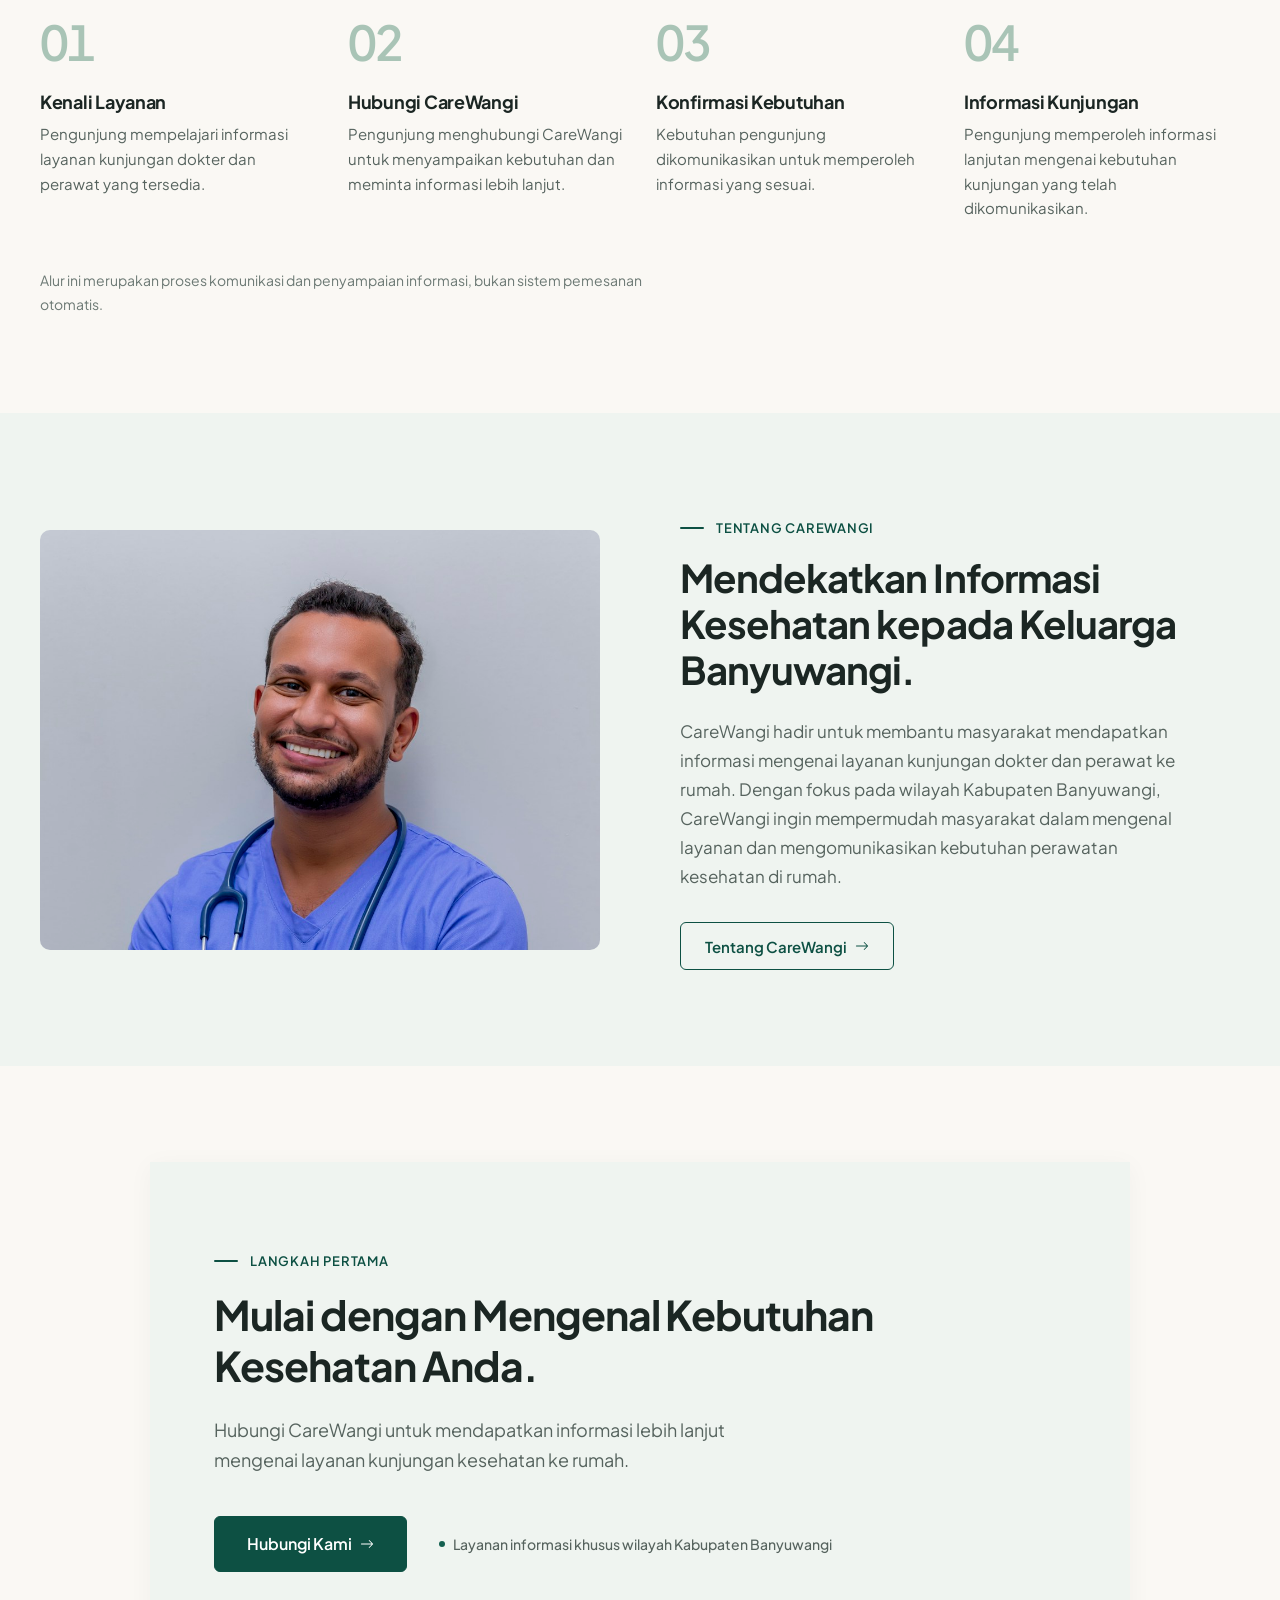
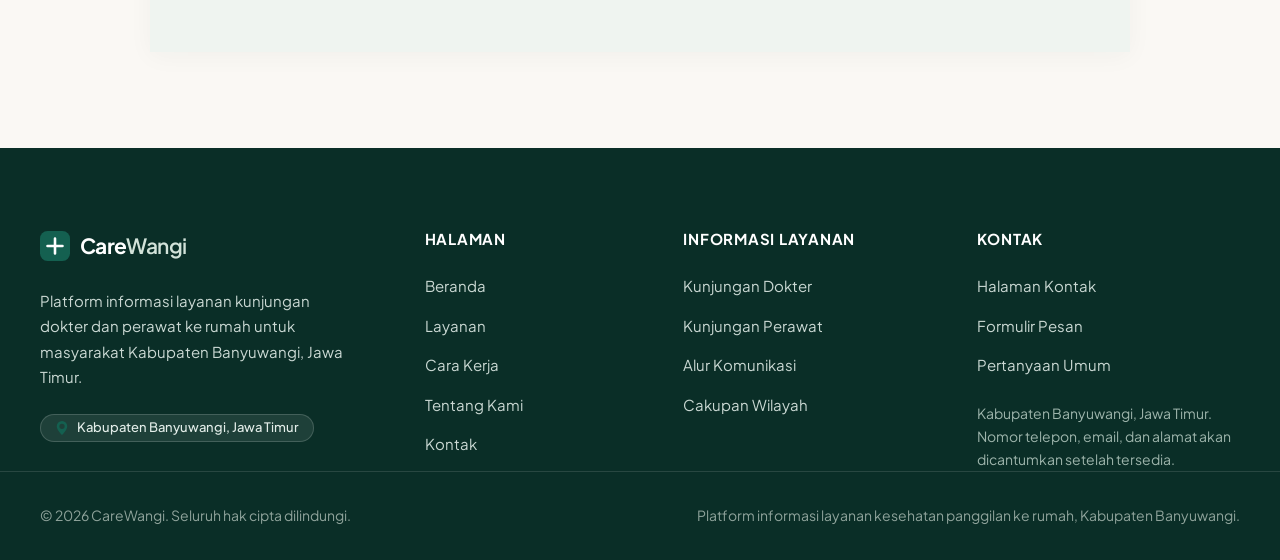
==== commit d501899f: "Update hero image to rectangular shape with subtle frame line and info card" ====
--- a/index.html
+++ b/index.html
@@ -70,7 +70,13 @@
           </ul>
         </div>
         <div class="hero-media">
-          <img src="assets/images/hero-homecare.jpg" alt="Tenaga kesehatan berbincang hangat dengan seorang pasien lanjut usia" class="hero-photo" width="1200" height="793" fetchpriority="high">
+          <div class="hero-image-wrap">
+            <img src="assets/images/hero-homecare.jpg" alt="Tenaga kesehatan berbincang hangat dengan seorang pasien lanjut usia" class="hero-photo" width="1200" height="793" fetchpriority="high">
+          </div>
+          <div class="hero-info-card">
+            <strong class="hero-info-title">Fokus Wilayah Banyuwangi</strong>
+            <p class="hero-info-desc">Platform informasi layanan kesehatan kunjungan ke rumah untuk masyarakat Kabupaten Banyuwangi, Jawa Timur.</p>
+          </div>
         </div>
       </div>
     </section>
--- a/css/style.css
+++ b/css/style.css
@@ -227,15 +227,32 @@
 .hero-facts li { display: inline-flex; align-items: center; gap: var(--s1); }
 .hero-facts li::before { content: ""; width: 6px; height: 6px; border-radius: 50%; background: var(--teal-soft); }
 
-.hero-media { position: relative; padding: 0 0 var(--s3) var(--s3); }
-.hero-media::before {
-  content: ""; position: absolute; left: 0; bottom: 0; width: 72%; height: 72%;
-  background: var(--sage-100); border-radius: 8px 8px 8px 120px; z-index: 0;
+.hero-media { position: relative; padding: 12px 12px 24px 0; }
+.hero-image-wrap { position: relative; display: block; }
+.hero-image-wrap::before {
+  content: ""; position: absolute;
+  top: -12px; right: -12px; bottom: 12px; left: 12px;
+  border: 1.5px solid rgba(13, 80, 67, 0.22);
+  border-radius: 8px; z-index: 0; pointer-events: none;
 }
 .hero-photo {
-  position: relative; z-index: 1; width: 100%; aspect-ratio: 5 / 4.5;
+  position: relative; z-index: 1; display: block; width: 100%; aspect-ratio: 5 / 4.2;
   object-fit: cover; object-position: 62% center;
-  border-radius: 160px 8px 8px 8px;
+  border-radius: 8px; box-shadow: 0 10px 28px rgba(10, 46, 39, 0.08);
+}
+
+.hero-info-card {
+  position: absolute; left: -24px; bottom: 0; z-index: 2;
+  background: var(--surface); border: 1px solid var(--line); border-radius: 8px;
+  padding: 14px 18px; box-shadow: 0 10px 24px rgba(10, 46, 39, 0.08), 0 2px 6px rgba(10, 46, 39, 0.04);
+  max-width: 270px;
+}
+.hero-info-title {
+  display: block; font-size: 0.875rem; font-weight: 600; color: var(--ink);
+  margin-bottom: 4px; letter-spacing: -0.01em;
+}
+.hero-info-desc {
+  font-size: 0.8125rem; line-height: 1.5; color: var(--ink-muted); margin: 0;
 }
 
 /* --------------------------------------------------------------------------
@@ -673,8 +690,9 @@
   .hero-grid, .about-grid, .detail-grid, .region-grid, .contact-grid, .adv-grid,
   .page-hero-grid, .section-head { grid-template-columns: 1fr; }
   .hero-grid { gap: var(--s6); }
-  .hero-media { order: -1; padding-left: var(--s2); }
-  .hero-photo { aspect-ratio: 4 / 3; border-top-left-radius: 96px; }
+  .hero-media { order: -1; padding: 12px 12px 20px 0; }
+  .hero-photo { aspect-ratio: 4 / 3; border-radius: 8px; }
+  .hero-info-card { left: 16px; bottom: 8px; max-width: 280px; }
 
   .section-head { gap: var(--s2); margin-bottom: var(--s5); }
   .section-head .head-action { justify-self: start; margin-top: var(--s1); }
@@ -734,9 +752,18 @@
 
   .hero-actions { flex-direction: column; }
   .hero-actions .btn { width: 100%; }
-  .hero-media { padding-left: 0; padding-bottom: var(--s2); }
-  .hero-media::before { width: 80%; }
-  .hero-photo { border-top-left-radius: 72px; }
+  .hero-media { padding: 8px 8px 0 0; }
+  .hero-photo { border-radius: 8px; }
+  .hero-image-wrap::before { top: -8px; right: -8px; bottom: 8px; left: 8px; }
+  .hero-info-card {
+    position: relative;
+    left: auto;
+    bottom: auto;
+    margin-top: calc(var(--s3) * -1);
+    margin-left: var(--s2);
+    margin-right: var(--s2);
+    max-width: none;
+  }
 
   .svc h3 { font-size: 1.375rem; }
   .svc-more { flex-direction: column; align-items: flex-start; }
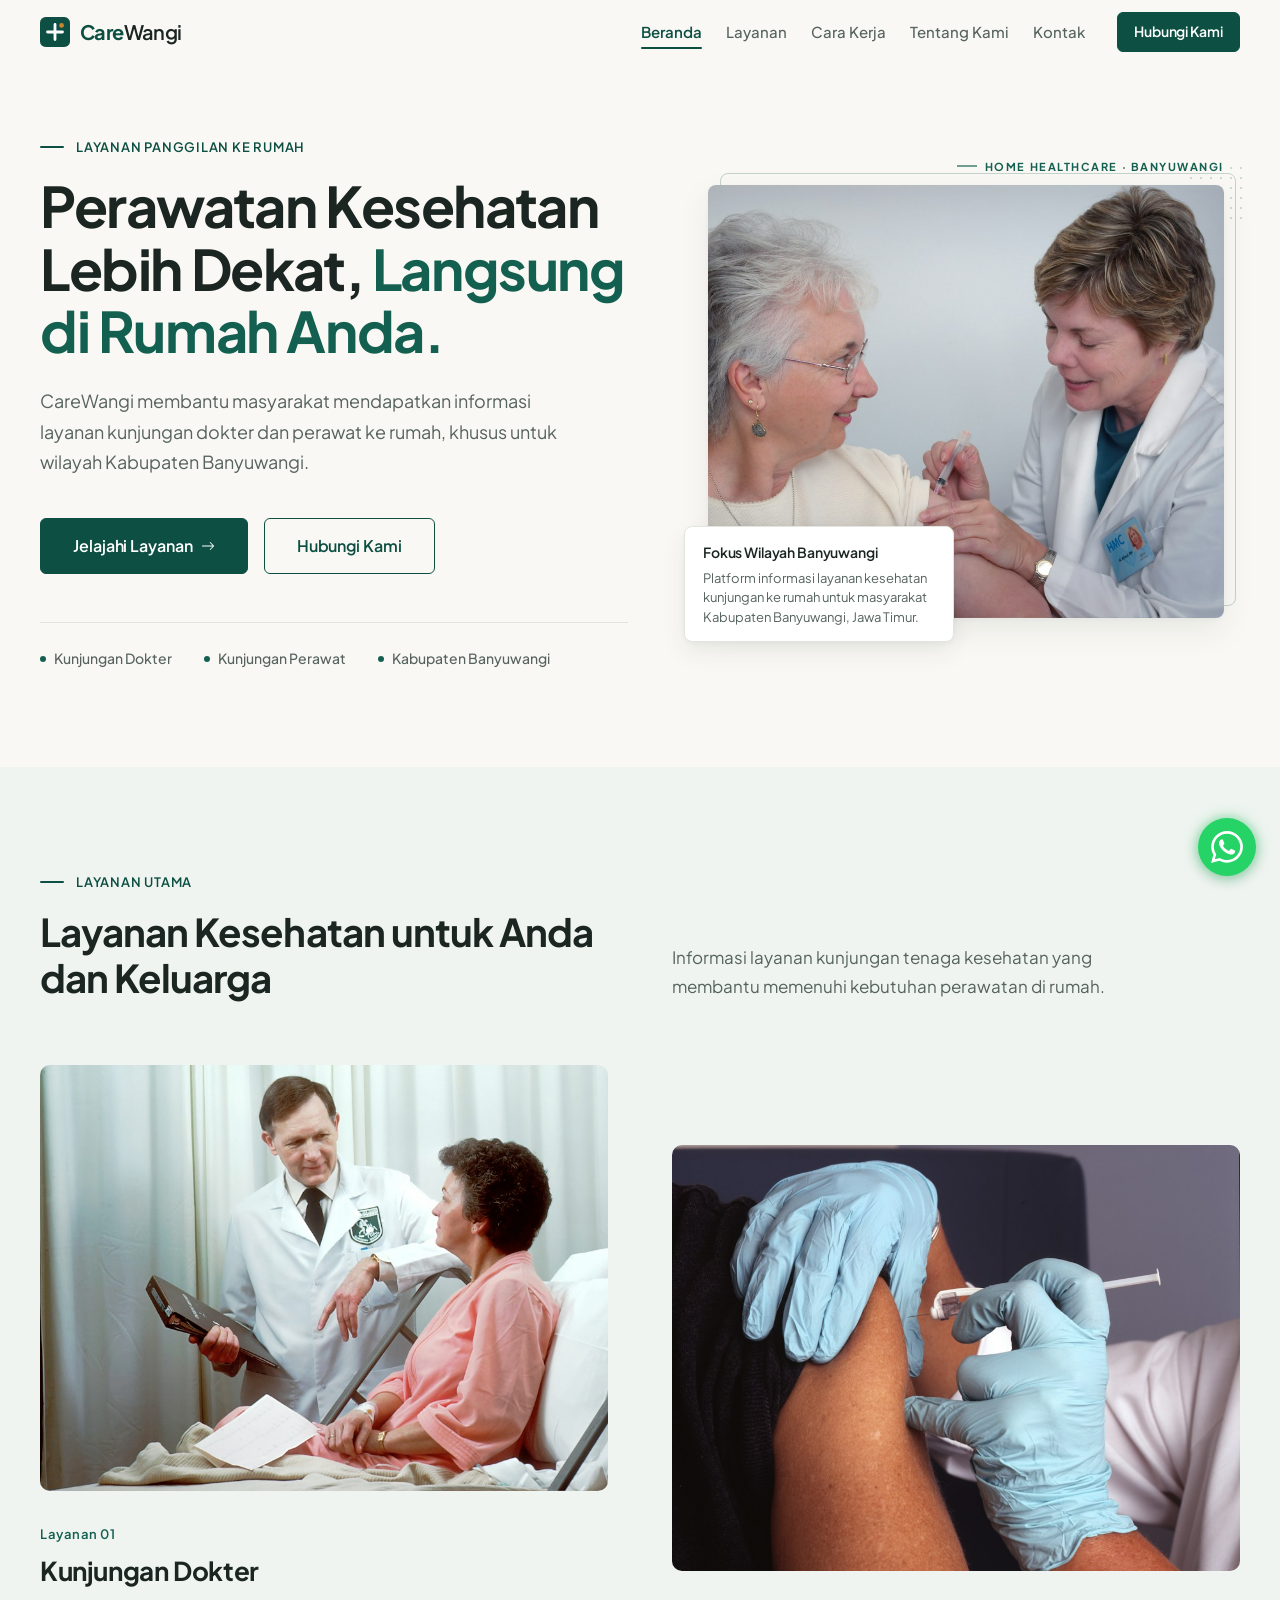
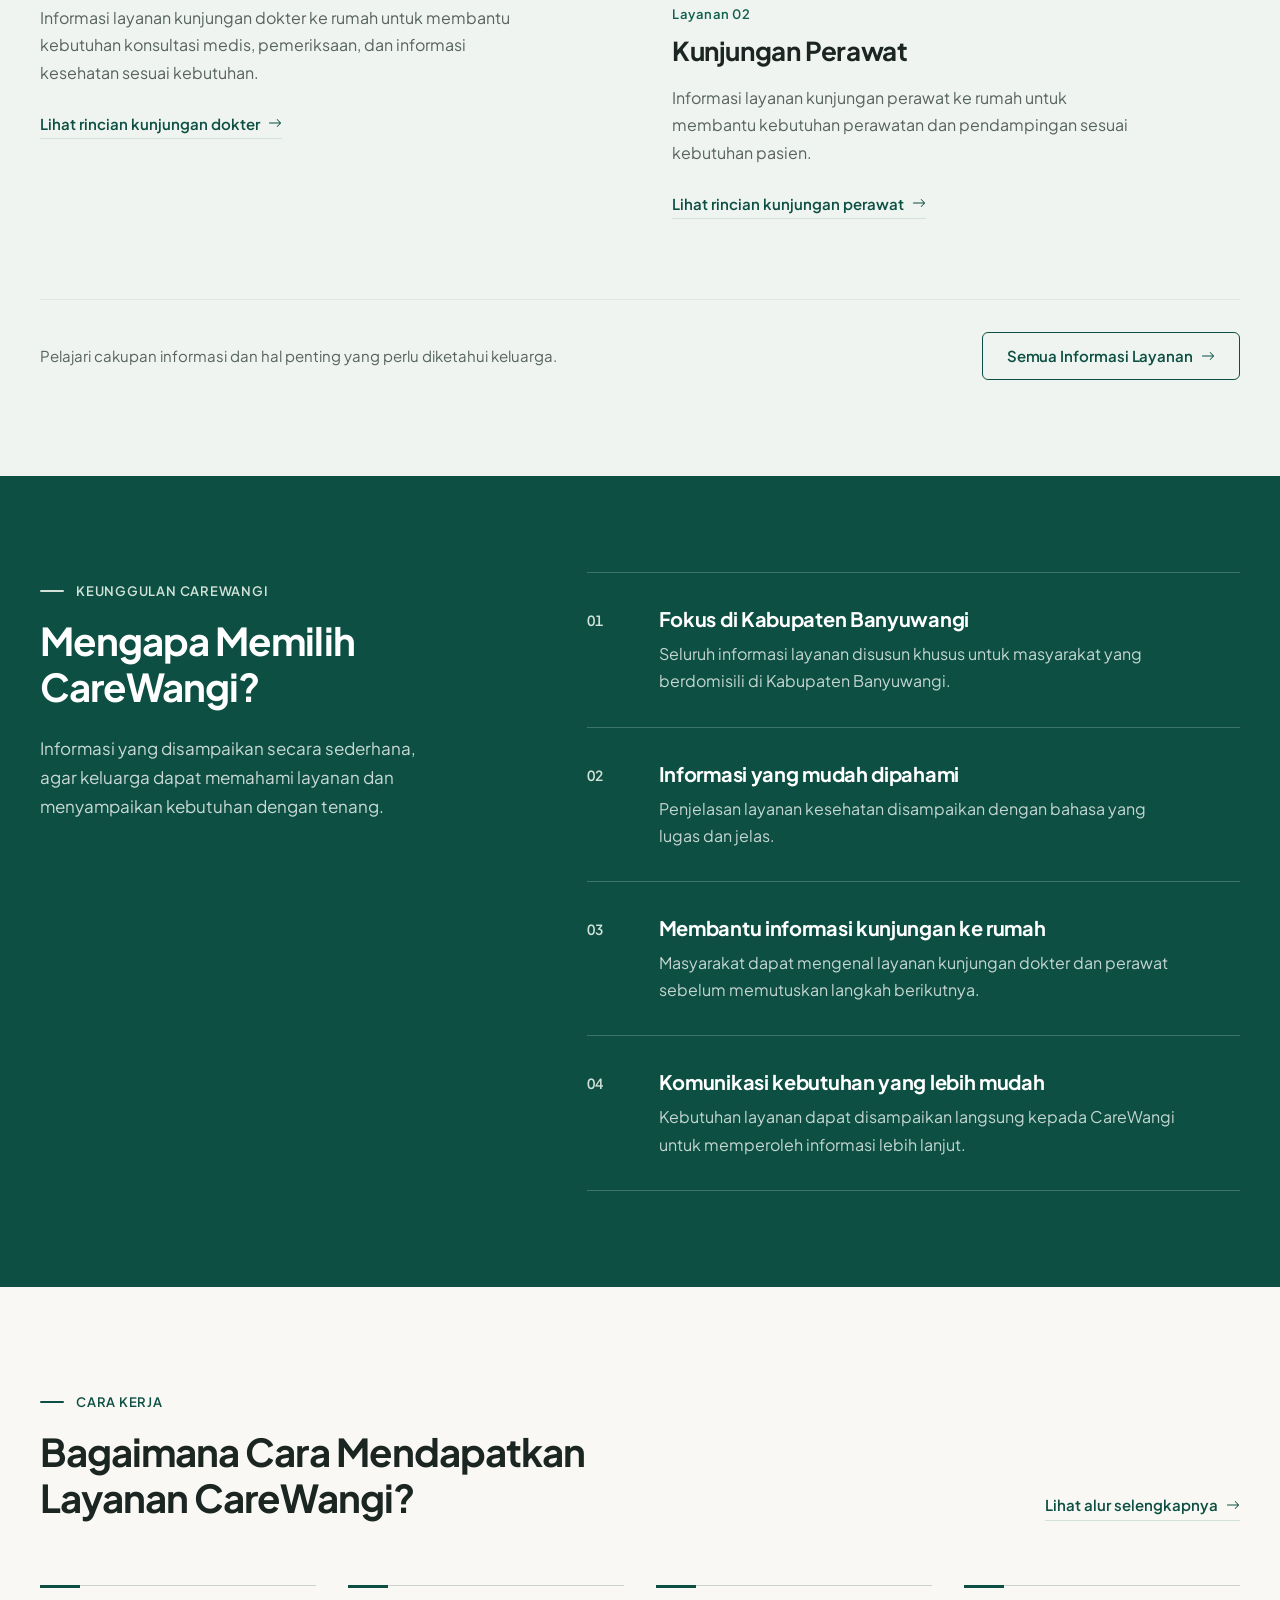
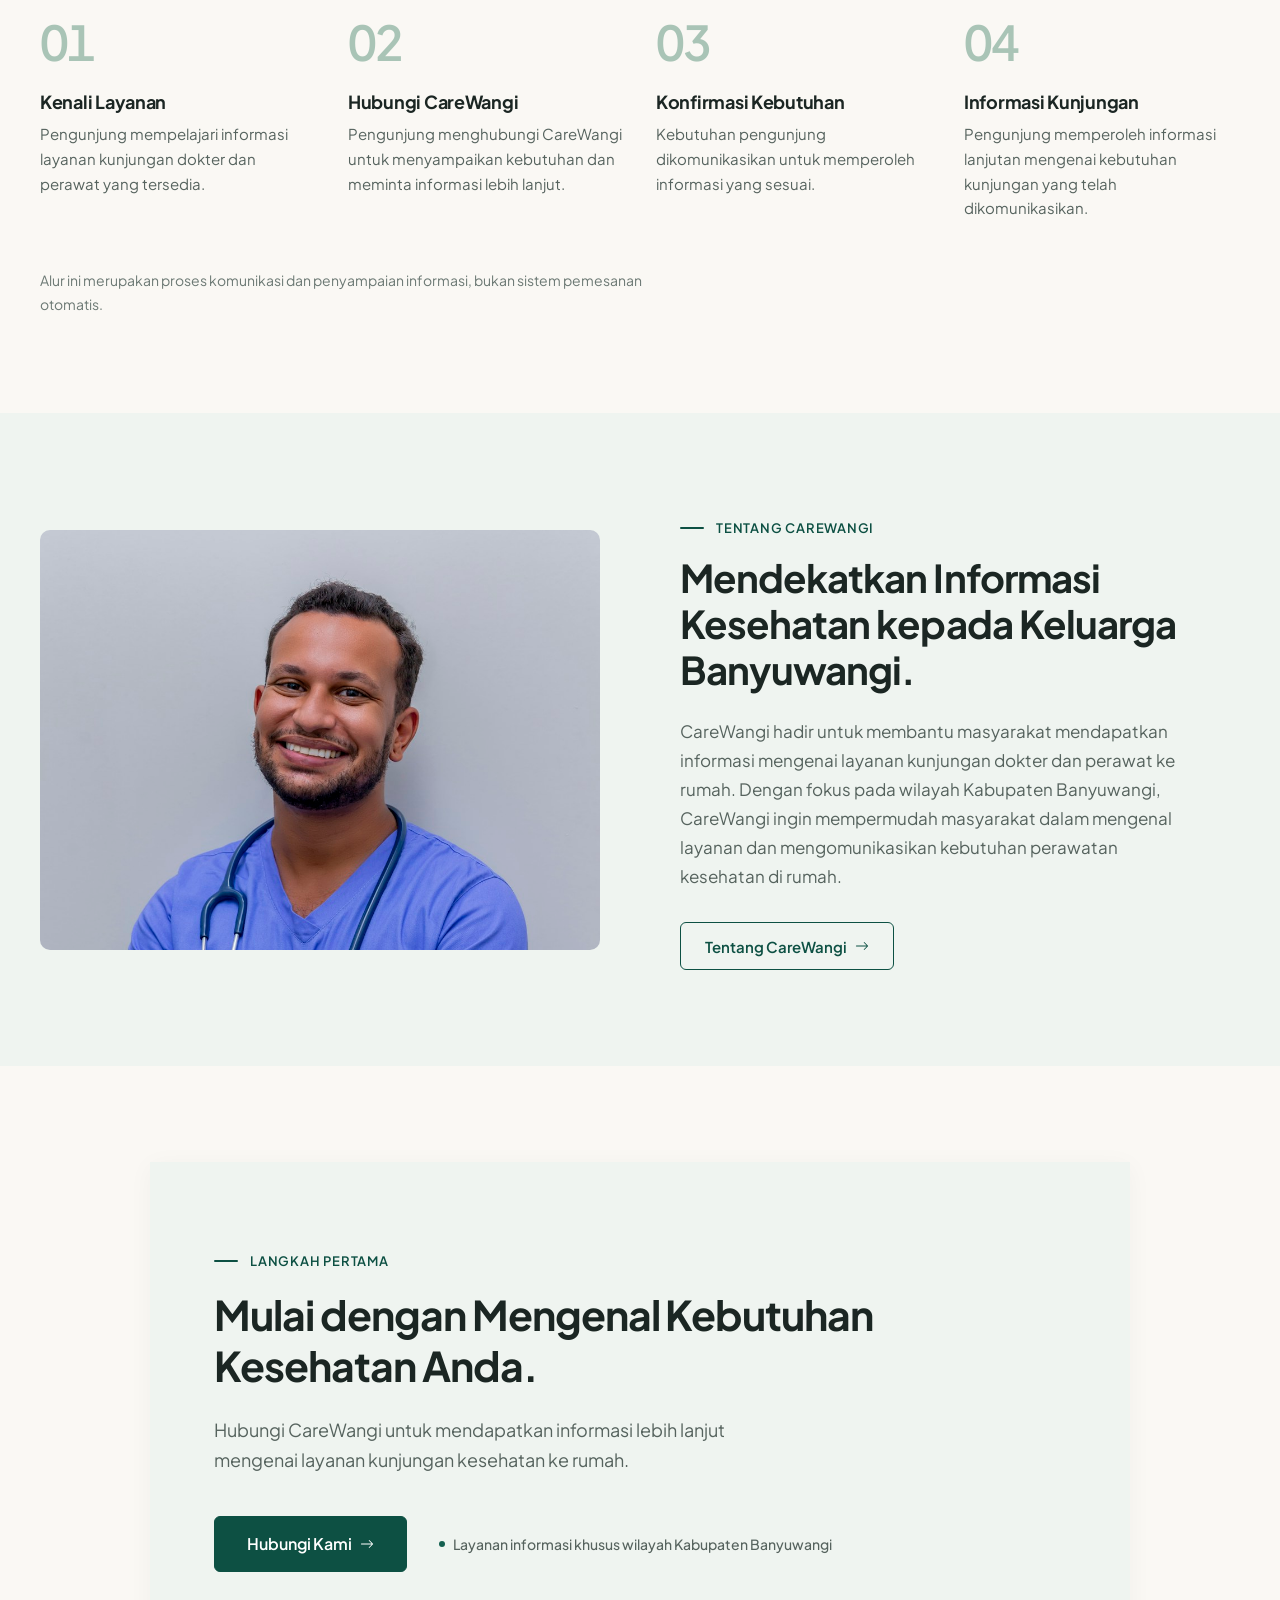
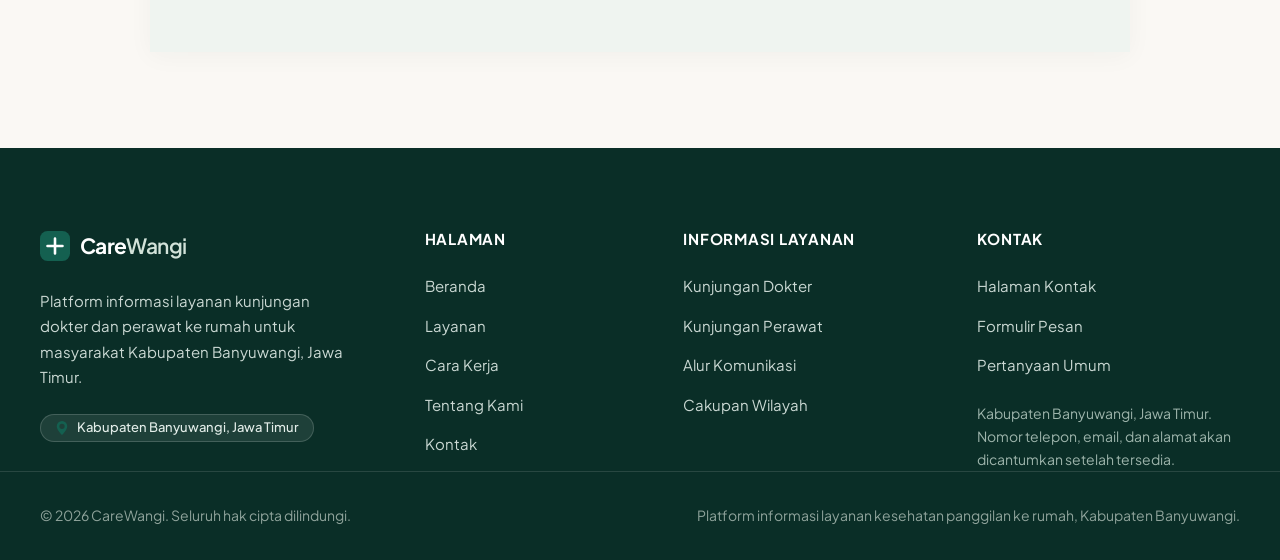
==== commit 33ee975e: "revisi" ====
--- a/index.html
+++ b/index.html
@@ -70,7 +70,9 @@
           </ul>
         </div>
         <div class="hero-media">
+          <div class="hero-dot-pattern" aria-hidden="true"></div>
           <div class="hero-image-wrap">
+            <span class="hero-editorial-tag" aria-hidden="true">HOME HEALTHCARE · BANYUWANGI</span>
             <img src="assets/images/hero-homecare.jpg" alt="Tenaga kesehatan berbincang hangat dengan seorang pasien lanjut usia" class="hero-photo" width="1200" height="793" fetchpriority="high">
           </div>
           <div class="hero-info-card">
--- a/css/style.css
+++ b/css/style.css
@@ -227,18 +227,61 @@
 .hero-facts li { display: inline-flex; align-items: center; gap: var(--s1); }
 .hero-facts li::before { content: ""; width: 6px; height: 6px; border-radius: 50%; background: var(--teal-soft); }
 
-.hero-media { position: relative; padding: 12px 12px 24px 0; }
+.hero-media { position: relative; padding: 28px 16px 24px 0; }
+
+/* Subtle dot detail (aksen titik halus di belakang frame kanan-atas) */
+.hero-dot-pattern {
+  position: absolute;
+  top: 6px;
+  right: -6px;
+  width: 60px;
+  height: 60px;
+  background-image: radial-gradient(rgba(13, 80, 67, 0.18) 1.5px, transparent 1.5px);
+  background-size: 10px 10px;
+  z-index: 0;
+  pointer-events: none;
+}
+
 .hero-image-wrap { position: relative; display: block; }
+
+/* Frame garis tipis aksen di belakang foto */
 .hero-image-wrap::before {
   content: ""; position: absolute;
   top: -12px; right: -12px; bottom: 12px; left: 12px;
   border: 1.5px solid rgba(13, 80, 67, 0.22);
   border-radius: 8px; z-index: 0; pointer-events: none;
 }
+
+/* Small Editorial Label di atas foto kanan dengan aksen garis tipis */
+.hero-editorial-tag {
+  position: absolute;
+  top: -24px;
+  right: 0;
+  z-index: 2;
+  display: inline-flex;
+  align-items: center;
+  gap: 8px;
+  font-size: 0.6875rem;
+  font-weight: 700;
+  letter-spacing: 0.14em;
+  text-transform: uppercase;
+  color: var(--teal-soft);
+  line-height: 1;
+}
+.hero-editorial-tag::before {
+  content: "";
+  display: inline-block;
+  width: 20px;
+  height: 1.5px;
+  background: var(--teal-soft);
+  opacity: 0.6;
+}
+
 .hero-photo {
   position: relative; z-index: 1; display: block; width: 100%; aspect-ratio: 5 / 4.2;
   object-fit: cover; object-position: 62% center;
-  border-radius: 8px; box-shadow: 0 10px 28px rgba(10, 46, 39, 0.08);
+  border-radius: 8px;
+  box-shadow: 0 12px 32px rgba(10, 46, 39, 0.08), 0 2px 6px rgba(10, 46, 39, 0.04);
 }
 
 .hero-info-card {
@@ -402,23 +445,112 @@
 .note-item.alert { border-top-color: #B8862B; }
 
 /* --------------------------------------------------------------------------
-   14. HALAMAN CARA KERJA
-   -------------------------------------------------------------------------- */
-.timeline { max-width: 880px; }
-.t-step { display: grid; grid-template-columns: 112px 1fr; gap: var(--s4); padding: var(--s5) 0; border-top: 1px solid var(--line); }
+   14. HALAMAN CARA KERJA (Dua Kolom + Sticky Guide Card)
+   -------------------------------------------------------------------------- */
+.workflow-layout {
+  display: grid;
+  grid-template-columns: 1.32fr 0.92fr;
+  gap: var(--s8);
+}
+.workflow-main { min-width: 0; }
+.workflow-main .timeline { max-width: 100%; }
+
+.t-step { display: grid; grid-template-columns: 96px 1fr; gap: var(--s4); padding: var(--s5) 0; border-top: 1px solid var(--line); }
 .t-step:last-child { border-bottom: 1px solid var(--line); }
-.t-no { font-size: 3.5rem; font-weight: 600; line-height: 1; letter-spacing: -0.04em; color: var(--teal); font-variant-numeric: tabular-nums; }
-.t-step h3 { font-size: 1.5rem; margin-bottom: var(--s1); }
-.t-step p { color: var(--ink-muted); max-width: 560px; }
-.t-hint { margin-top: var(--s2); padding-left: var(--s2); border-left: 2px solid var(--sage); font-size: 0.9375rem; color: var(--ink-light); max-width: 560px; }
+.t-no { font-size: 3.25rem; font-weight: 600; line-height: 1; letter-spacing: -0.04em; color: var(--teal); font-variant-numeric: tabular-nums; }
+.t-step h3 { font-size: 1.375rem; margin-bottom: var(--s1); color: var(--ink); }
+.t-step p { color: var(--ink-muted); max-width: 540px; }
+.t-hint { margin-top: var(--s2); padding-left: var(--s2); border-left: 2px solid var(--sage); font-size: 0.9375rem; color: var(--ink-light); max-width: 540px; }
 
 .notice {
   display: flex; gap: var(--s2); align-items: flex-start; margin-top: var(--s6);
   padding: var(--s3); background: var(--warn-bg); border: 1px solid var(--warn-line); border-radius: var(--r-md);
-  color: var(--warn-ink); font-size: 0.9375rem; line-height: 1.65; max-width: 880px;
+  color: var(--warn-ink); font-size: 0.9375rem; line-height: 1.65; max-width: 100%;
 }
 .notice svg { flex-shrink: 0; margin-top: 4px; }
 .notice strong { display: block; margin-bottom: 2px; color: var(--warn-ink); }
+
+/* Kolom Kanan: Sticky Guide Card */
+.workflow-aside { position: relative; }
+.guide-card {
+  position: sticky;
+  top: calc(var(--nav-h) + 24px);
+  background: var(--surface);
+  border: 1px solid var(--line-strong);
+  border-radius: var(--r-md);
+  padding: var(--s5) var(--s4);
+  box-shadow: 0 4px 20px rgba(10, 46, 39, 0.05), 0 1px 3px rgba(10, 46, 39, 0.03);
+}
+.guide-tag {
+  display: inline-block;
+  font-size: 0.75rem;
+  font-weight: 700;
+  letter-spacing: 0.08em;
+  text-transform: uppercase;
+  color: var(--teal);
+  margin-bottom: 8px;
+}
+.guide-title {
+  font-size: 1.25rem;
+  font-weight: 700;
+  line-height: 1.35;
+  color: var(--ink);
+  letter-spacing: -0.015em;
+  margin-bottom: 10px;
+}
+.guide-desc {
+  font-size: 0.9375rem;
+  line-height: 1.6;
+  color: var(--ink-muted);
+  margin-bottom: var(--s4);
+}
+.guide-list {
+  display: flex;
+  flex-direction: column;
+  gap: var(--s3);
+  margin-bottom: var(--s4);
+}
+.guide-item {
+  display: grid;
+  grid-template-columns: 28px 1fr;
+  gap: 12px;
+  align-items: start;
+  padding-top: var(--s2);
+  border-top: 1px solid var(--line);
+}
+.guide-item:first-child {
+  padding-top: 0;
+  border-top: none;
+}
+.guide-num {
+  font-size: 0.8125rem;
+  font-weight: 700;
+  color: var(--teal);
+  letter-spacing: 0.04em;
+  padding-top: 2px;
+  font-variant-numeric: tabular-nums;
+}
+.guide-item-title {
+  display: block;
+  font-size: 0.9375rem;
+  font-weight: 600;
+  color: var(--ink);
+  margin-bottom: 2px;
+}
+.guide-item-text {
+  font-size: 0.875rem;
+  line-height: 1.55;
+  color: var(--ink-muted);
+  margin: 0;
+}
+.guide-note {
+  padding-top: var(--s3);
+  border-top: 1px solid var(--line);
+  font-size: 0.8125rem;
+  line-height: 1.55;
+  color: var(--ink-light);
+  margin: 0;
+}
 
 /* --------------------------------------------------------------------------
    15. HALAMAN TENTANG KAMI
@@ -690,9 +822,10 @@
   .hero-grid, .about-grid, .detail-grid, .region-grid, .contact-grid, .adv-grid,
   .page-hero-grid, .section-head { grid-template-columns: 1fr; }
   .hero-grid { gap: var(--s6); }
-  .hero-media { order: -1; padding: 12px 12px 20px 0; }
+  .hero-media { order: -1; padding: 24px 12px 20px 0; }
   .hero-photo { aspect-ratio: 4 / 3; border-radius: 8px; }
   .hero-info-card { left: 16px; bottom: 8px; max-width: 280px; }
+  .hero-dot-pattern { top: 0; right: 0; opacity: 0.6; }
 
   .section-head { gap: var(--s2); margin-bottom: var(--s5); }
   .section-head .head-action { justify-self: start; margin-top: var(--s1); }
@@ -709,6 +842,10 @@
   .detail-grid.reverse .detail-media { order: 0; }
   .detail { padding: var(--s8) 0; }
   .notes-grid, .pillars { grid-template-columns: 1fr; gap: var(--s4); }
+
+  .workflow-layout { grid-template-columns: 1fr; gap: var(--s6); }
+  .workflow-aside { position: static; }
+  .guide-card { position: static; top: auto; margin-top: var(--s2); }
 
   .cta-editorial { padding: var(--s8) var(--s6); }
   .page-hero { padding: var(--s6) 0 var(--s5); }
@@ -752,8 +889,10 @@
 
   .hero-actions { flex-direction: column; }
   .hero-actions .btn { width: 100%; }
-  .hero-media { padding: 8px 8px 0 0; }
+  .hero-media { padding: 20px 4px 0 0; }
   .hero-photo { border-radius: 8px; }
+  .hero-dot-pattern { display: none; }
+  .hero-editorial-tag { font-size: 0.625rem; letter-spacing: 0.1em; top: -18px; }
   .hero-image-wrap::before { top: -8px; right: -8px; bottom: 8px; left: 8px; }
   .hero-info-card {
     position: relative;
@@ -780,6 +919,7 @@
   .t-step { grid-template-columns: 56px 1fr; gap: var(--s2); padding: var(--s4) 0; }
   .t-no { font-size: 2rem; }
   .t-step h3 { font-size: 1.25rem; }
+  .guide-card { padding: var(--s4) var(--s3); }
 
   .cta-editorial { padding: var(--s6) var(--s4); border-radius: var(--r-lg); }
   .cta-editorial-title { font-size: 1.75rem; }
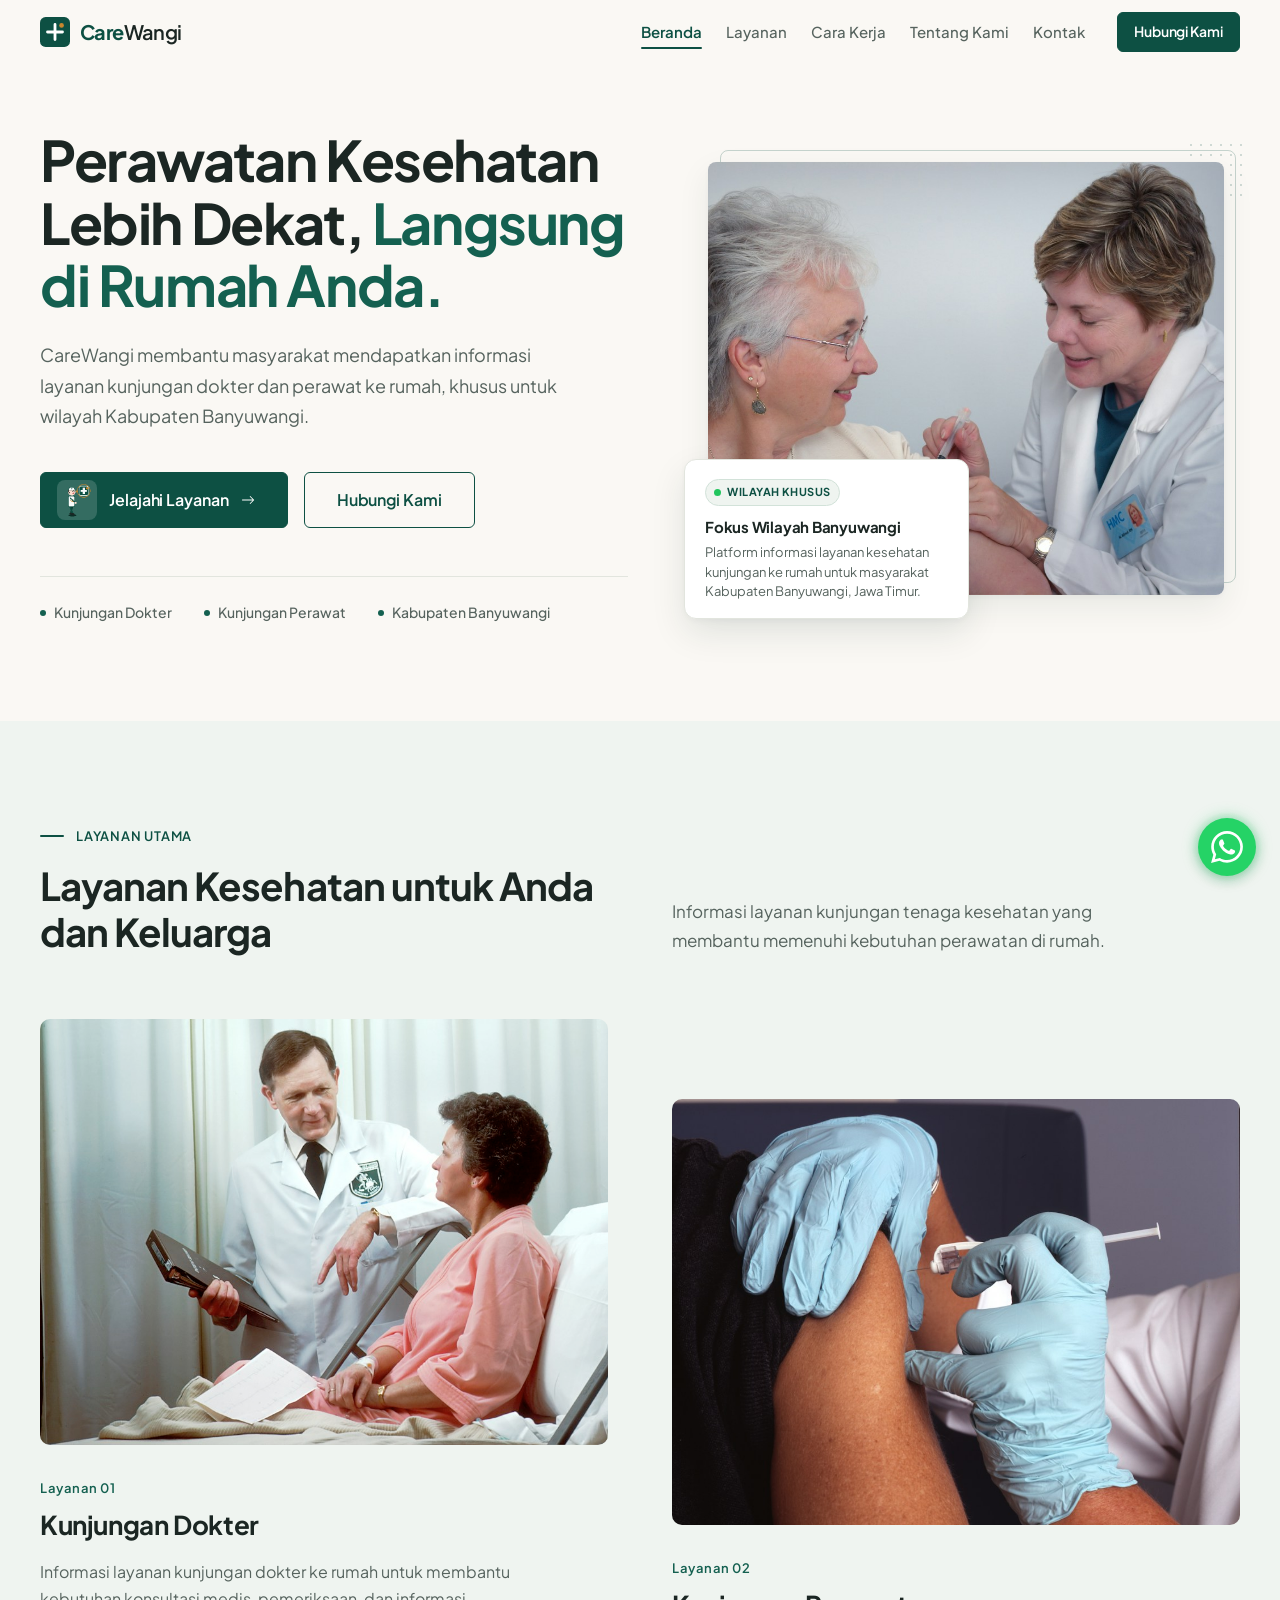
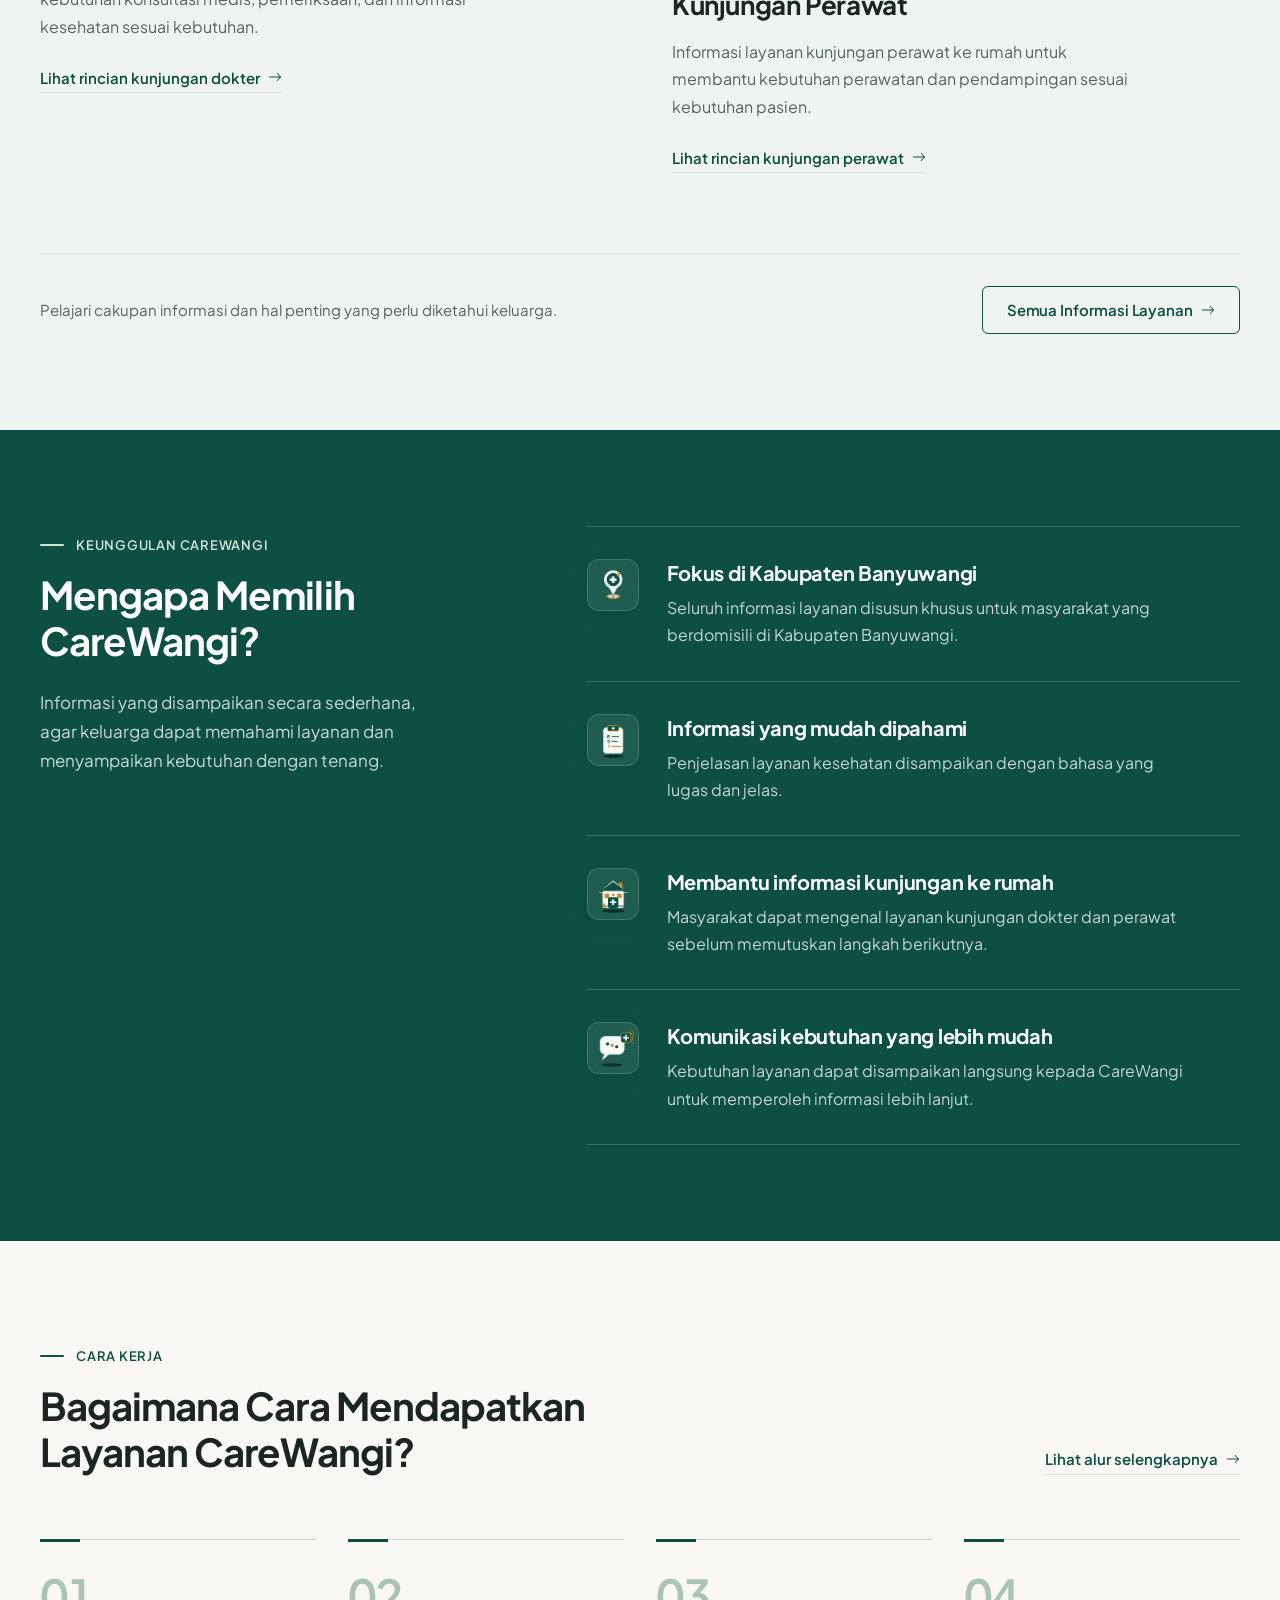
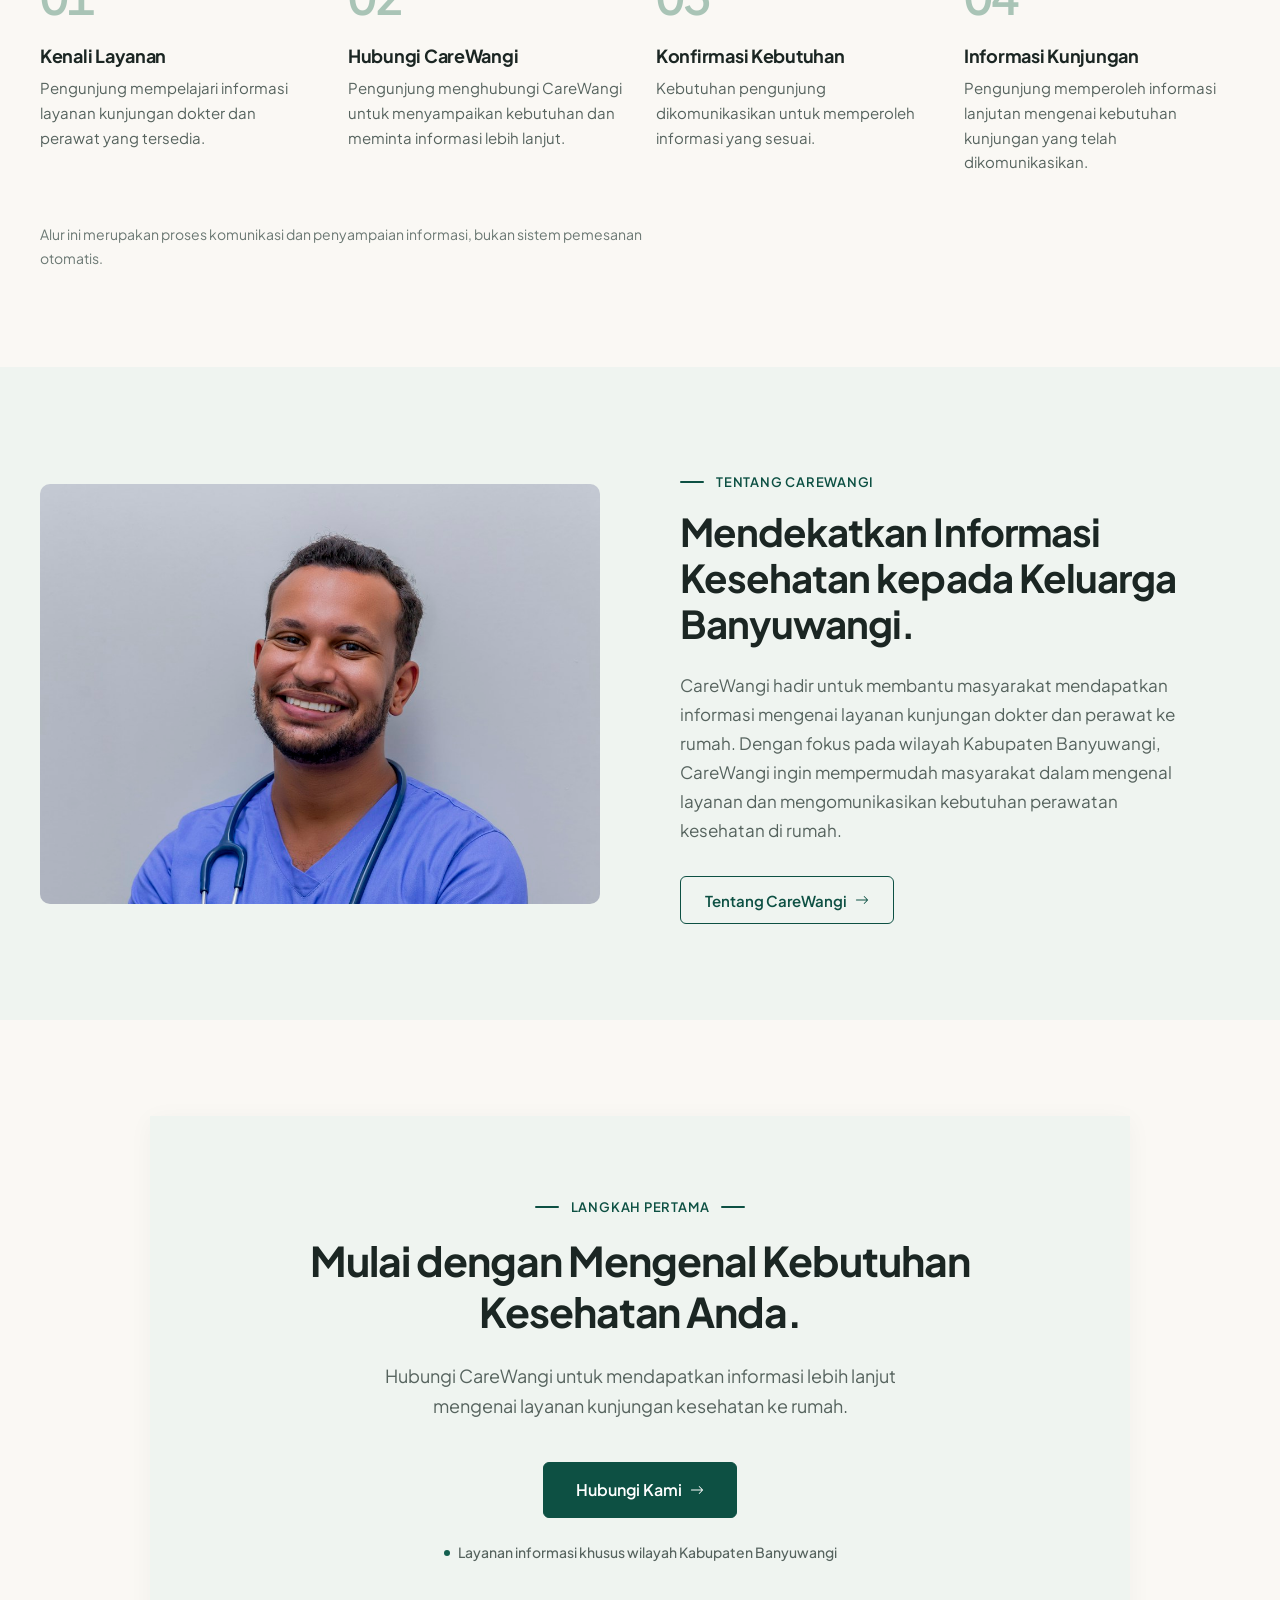
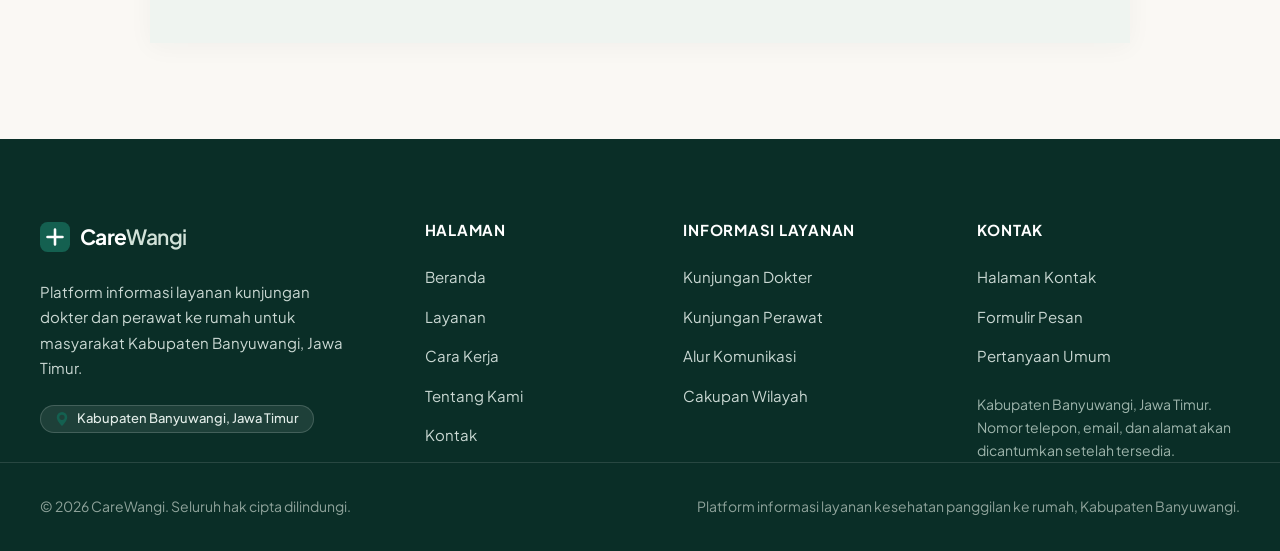
==== commit da5bf4e3: "[Fix] Slicing UI minor" ====
--- a/index.html
+++ b/index.html
@@ -56,11 +56,16 @@
     <section class="hero" aria-labelledby="hero-title">
       <div class="site-container hero-grid">
         <div class="hero-content">
-          <span class="eyebrow">Layanan Panggilan ke Rumah</span>
           <h1 class="hero-title" id="hero-title">Perawatan Kesehatan Lebih Dekat, <span class="hl">Langsung di Rumah Anda.</span></h1>
           <p class="hero-desc">CareWangi membantu masyarakat mendapatkan informasi layanan kunjungan dokter dan perawat ke rumah, khusus untuk wilayah Kabupaten Banyuwangi.</p>
           <div class="hero-actions">
-            <a href="layanan.html" class="btn btn-primary btn-lg"><span>Jelajahi Layanan</span><svg viewBox="0 0 16 16" width="14" height="14" fill="currentColor" aria-hidden="true"><path fill-rule="evenodd" d="M1 8a.5.5 0 0 1 .5-.5h11.793l-3.147-3.146a.5.5 0 0 1 .708-.708l4 4a.5.5 0 0 1 0 .708l-4 4a.5.5 0 0 1-.708-.708L13.293 8.5H1.5A.5.5 0 0 1 1 8z"/></svg></a>
+            <a href="layanan.html" class="btn btn-primary btn-lg btn-jelajah">
+              <span class="btn-care-icon-wrap" aria-hidden="true">
+                <img src="assets/icons/care-walk.gif" alt="" class="btn-care-gif" width="34" height="34">
+              </span>
+              <span>Jelajahi Layanan</span>
+              <svg viewBox="0 0 16 16" width="14" height="14" fill="currentColor" aria-hidden="true"><path fill-rule="evenodd" d="M1 8a.5.5 0 0 1 .5-.5h11.793l-3.147-3.146a.5.5 0 0 1 .708-.708l4 4a.5.5 0 0 1 0 .708l-4 4a.5.5 0 0 1-.708-.708L13.293 8.5H1.5A.5.5 0 0 1 1 8z"/></svg>
+            </a>
             <a href="kontak.html" class="btn btn-outline btn-lg">Hubungi Kami</a>
           </div>
           <ul class="hero-facts">
@@ -72,10 +77,13 @@
         <div class="hero-media">
           <div class="hero-dot-pattern" aria-hidden="true"></div>
           <div class="hero-image-wrap">
-            <span class="hero-editorial-tag" aria-hidden="true">HOME HEALTHCARE · BANYUWANGI</span>
             <img src="assets/images/hero-homecare.jpg" alt="Tenaga kesehatan berbincang hangat dengan seorang pasien lanjut usia" class="hero-photo" width="1200" height="793" fetchpriority="high">
           </div>
-          <div class="hero-info-card">
+          <div class="hero-info-card" id="heroInfoCard">
+            <div class="hero-info-badge">
+              <span class="pulse-dot"></span>
+              <span>Wilayah Khusus</span>
+            </div>
             <strong class="hero-info-title">Fokus Wilayah Banyuwangi</strong>
             <p class="hero-info-desc">Platform informasi layanan kesehatan kunjungan ke rumah untuk masyarakat Kabupaten Banyuwangi, Jawa Timur.</p>
           </div>
@@ -129,28 +137,36 @@
         </div>
         <ol class="adv-list reveal">
           <li>
-            <span class="adv-no">01</span>
+            <span class="adv-icon-wrap" aria-hidden="true">
+              <img src="assets/icons/keunggulan-banyuwangi.gif" alt="" class="adv-gif" width="48" height="48">
+            </span>
             <div>
               <h3>Fokus di Kabupaten Banyuwangi</h3>
               <p>Seluruh informasi layanan disusun khusus untuk masyarakat yang berdomisili di Kabupaten Banyuwangi.</p>
             </div>
           </li>
           <li>
-            <span class="adv-no">02</span>
+            <span class="adv-icon-wrap" aria-hidden="true">
+              <img src="assets/icons/keunggulan-informasi.gif" alt="" class="adv-gif" width="48" height="48">
+            </span>
             <div>
               <h3>Informasi yang mudah dipahami</h3>
               <p>Penjelasan layanan kesehatan disampaikan dengan bahasa yang lugas dan jelas.</p>
             </div>
           </li>
           <li>
-            <span class="adv-no">03</span>
+            <span class="adv-icon-wrap" aria-hidden="true">
+              <img src="assets/icons/keunggulan-kunjungan.gif" alt="" class="adv-gif" width="48" height="48">
+            </span>
             <div>
               <h3>Membantu informasi kunjungan ke rumah</h3>
               <p>Masyarakat dapat mengenal layanan kunjungan dokter dan perawat sebelum memutuskan langkah berikutnya.</p>
             </div>
           </li>
           <li>
-            <span class="adv-no">04</span>
+            <span class="adv-icon-wrap" aria-hidden="true">
+              <img src="assets/icons/keunggulan-komunikasi.gif" alt="" class="adv-gif" width="48" height="48">
+            </span>
             <div>
               <h3>Komunikasi kebutuhan yang lebih mudah</h3>
               <p>Kebutuhan layanan dapat disampaikan langsung kepada CareWangi untuk memperoleh informasi lebih lanjut.</p>
--- a/css/style.css
+++ b/css/style.css
@@ -170,39 +170,81 @@
 .site-header {
   position: sticky; top: 0; z-index: 100; height: var(--nav-h);
   background: var(--bg); border-bottom: 1px solid transparent;
-  transition: border-color var(--ease), background-color var(--ease);
-}
-.site-header.scrolled { border-bottom-color: var(--line); background: rgba(250, 248, 244, 0.98); }
+  transition: background-color 0.35s ease, border-color 0.35s ease, box-shadow 0.35s ease;
+}
+
+/* Header berubah hijau saat halaman di-scroll sesuai palet warna CareWangi */
+.site-header.scrolled {
+  background: rgba(13, 80, 67, 0.96);
+  border-bottom: 1px solid rgba(255, 255, 255, 0.12);
+  box-shadow: 0 10px 28px -6px rgba(9, 60, 50, 0.35);
+  backdrop-filter: blur(12px);
+  -webkit-backdrop-filter: blur(12px);
+}
 
 .nav-container { display: flex; align-items: center; justify-content: space-between; height: 100%; gap: var(--s4); }
 
 .brand-logo { display: flex; align-items: center; gap: 10px; font-size: 1.25rem; font-weight: 700; letter-spacing: -0.03em; flex-shrink: 0; }
-.brand-name { color: var(--teal); }
-.brand-name span { color: var(--ink); font-weight: 600; }
+.brand-logo svg rect { transition: fill 0.3s ease; }
+.brand-logo svg path { transition: stroke 0.3s ease; }
+.brand-name { color: var(--teal); transition: color 0.3s ease; }
+.brand-name span { color: var(--ink); font-weight: 600; transition: color 0.3s ease; }
+
+/* Transisi logo & brand name pada navbar hijau */
+.site-header.scrolled .brand-logo svg rect { fill: #ffffff; }
+.site-header.scrolled .brand-logo svg path { stroke: var(--teal); }
+.site-header.scrolled .brand-name { color: #ffffff; }
+.site-header.scrolled .brand-name span { color: var(--sage); }
 
 .nav-menu { display: flex; align-items: center; gap: var(--s4); }
 .nav-links { display: flex; align-items: center; gap: var(--s3); }
 
-.nav-link { position: relative; font-size: 0.9375rem; font-weight: 500; color: var(--ink-muted); padding: var(--s1) 0; }
+.nav-link { position: relative; font-size: 0.9375rem; font-weight: 500; color: var(--ink-muted); padding: var(--s1) 0; transition: color 0.3s ease; }
 .nav-link:hover { color: var(--teal); }
 .nav-link.active { color: var(--teal); font-weight: 600; }
 .nav-link.active::after {
   content: ""; position: absolute; left: 0; right: 0; bottom: 0; height: 2px; background: var(--teal); border-radius: 2px;
-}
+  transition: background-color 0.3s ease;
+}
+
+/* Nav links saat header berwarna hijau */
+.site-header.scrolled .nav-link { color: rgba(255, 255, 255, 0.85); }
+.site-header.scrolled .nav-link:hover { color: #ffffff; }
+.site-header.scrolled .nav-link.active { color: #ffffff; }
+.site-header.scrolled .nav-link.active::after { background: var(--sage); }
 
 .nav-cta { display: flex; align-items: center; }
+.nav-cta .btn-primary { transition: background-color 0.3s ease, color 0.3s ease, border-color 0.3s ease, box-shadow 0.3s ease; }
+
+/* Tombol CTA navbar saat hijau */
+.site-header.scrolled .nav-cta .btn-primary {
+  background: #ffffff;
+  color: var(--teal);
+  border-color: #ffffff;
+  box-shadow: 0 4px 14px rgba(0, 0, 0, 0.12);
+}
+.site-header.scrolled .nav-cta .btn-primary:hover {
+  background: var(--sage-50);
+  color: var(--teal-dark);
+  border-color: var(--sage-50);
+}
 
 .menu-toggle {
   display: none; position: relative; z-index: 101;
   width: 44px; height: 44px; padding: 0;
   flex-direction: column; justify-content: center; align-items: center; gap: 5px;
   background: transparent; border: 1px solid var(--line-strong); border-radius: var(--r-sm); cursor: pointer;
-}
-.toggle-bar { width: 20px; height: 2px; background: var(--ink); border-radius: 2px; transition: transform var(--ease), opacity var(--ease); }
+  transition: border-color 0.3s ease;
+}
+.toggle-bar { width: 20px; height: 2px; background: var(--ink); border-radius: 2px; transition: transform var(--ease), opacity var(--ease), background-color 0.3s ease; }
 .menu-toggle[aria-expanded="true"] .toggle-bar:nth-child(1) { transform: translateY(7px) rotate(45deg); }
 .menu-toggle[aria-expanded="true"] .toggle-bar:nth-child(2) { opacity: 0; }
 .menu-toggle[aria-expanded="true"] .toggle-bar:nth-child(3) { transform: translateY(-7px) rotate(-45deg); }
 
+/* Tombol menu toggle saat header hijau */
+.site-header.scrolled .menu-toggle { border-color: rgba(255, 255, 255, 0.35); }
+.site-header.scrolled .toggle-bar { background: #ffffff; }
+
 .nav-backdrop { display: none; }
 
 /* --------------------------------------------------------------------------
@@ -217,7 +259,42 @@
 
 .hero-desc { font-size: 1.125rem; line-height: 1.7; color: var(--ink-muted); max-width: 520px; margin-bottom: var(--s5); }
 
-.hero-actions { display: flex; flex-wrap: wrap; gap: var(--s2); margin-bottom: var(--s6); }
+.hero-actions { display: flex; flex-wrap: wrap; gap: var(--s2); margin-bottom: var(--s6); align-items: center; }
+
+/* Button Jelajahi Layanan Interaktif dengan Icon Care Bergerak */
+.btn-jelajah {
+  display: inline-flex;
+  align-items: center;
+  gap: 12px;
+  padding: 0 var(--s4) 0 var(--s2);
+  transition: transform var(--ease), background-color var(--ease), box-shadow var(--ease);
+}
+.btn-jelajah:hover {
+  transform: translateY(-2px);
+  box-shadow: 0 12px 28px -4px rgba(13, 80, 67, 0.35);
+}
+.btn-care-icon-wrap {
+  display: inline-flex;
+  align-items: center;
+  justify-content: center;
+  width: 40px;
+  height: 40px;
+  border-radius: 8px;
+  background: rgba(255, 255, 255, 0.16);
+  padding: 2px;
+  flex-shrink: 0;
+  transition: transform 0.3s cubic-bezier(0.34, 1.56, 0.64, 1), background-color var(--ease);
+}
+.btn-jelajah:hover .btn-care-icon-wrap {
+  transform: scale(1.14) rotate(-3deg);
+  background: rgba(255, 255, 255, 0.28);
+}
+.btn-care-gif {
+  width: 36px;
+  height: 36px;
+  object-fit: contain;
+  display: block;
+}
 
 .hero-facts {
   display: flex; flex-wrap: wrap; gap: var(--s1) var(--s4);
@@ -252,31 +329,6 @@
   border-radius: 8px; z-index: 0; pointer-events: none;
 }
 
-/* Small Editorial Label di atas foto kanan dengan aksen garis tipis */
-.hero-editorial-tag {
-  position: absolute;
-  top: -24px;
-  right: 0;
-  z-index: 2;
-  display: inline-flex;
-  align-items: center;
-  gap: 8px;
-  font-size: 0.6875rem;
-  font-weight: 700;
-  letter-spacing: 0.14em;
-  text-transform: uppercase;
-  color: var(--teal-soft);
-  line-height: 1;
-}
-.hero-editorial-tag::before {
-  content: "";
-  display: inline-block;
-  width: 20px;
-  height: 1.5px;
-  background: var(--teal-soft);
-  opacity: 0.6;
-}
-
 .hero-photo {
   position: relative; z-index: 1; display: block; width: 100%; aspect-ratio: 5 / 4.2;
   object-fit: cover; object-position: 62% center;
@@ -284,15 +336,69 @@
   box-shadow: 0 12px 32px rgba(10, 46, 39, 0.08), 0 2px 6px rgba(10, 46, 39, 0.04);
 }
 
+/* Animasi Mengambang Murni Bergerak Ke Atas dan Ke Bawah */
+@keyframes floatBobbing {
+  0%, 100% {
+    transform: translateY(0);
+  }
+  50% {
+    transform: translateY(-12px);
+  }
+}
+
+/* Card Fokus Wilayah Banyuwangi dengan Animasi Mengambang Ke Atas Bawah */
 .hero-info-card {
-  position: absolute; left: -24px; bottom: 0; z-index: 2;
-  background: var(--surface); border: 1px solid var(--line); border-radius: 8px;
-  padding: 14px 18px; box-shadow: 0 10px 24px rgba(10, 46, 39, 0.08), 0 2px 6px rgba(10, 46, 39, 0.04);
-  max-width: 270px;
-}
+  position: absolute; left: -24px; bottom: 0; z-index: 3;
+  background: var(--surface); border: 1.5px solid var(--line); border-radius: 12px;
+  padding: 16px 20px;
+  box-shadow: 0 14px 34px rgba(10, 46, 39, 0.1), 0 2px 8px rgba(10, 46, 39, 0.04);
+  max-width: 285px;
+  animation: floatBobbing 4s ease-in-out infinite;
+  will-change: transform;
+}
+
+.hero-info-badge {
+  display: inline-flex;
+  align-items: center;
+  gap: 6px;
+  font-size: 0.6875rem;
+  font-weight: 700;
+  letter-spacing: 0.05em;
+  text-transform: uppercase;
+  color: var(--teal);
+  background: var(--sage-50);
+  padding: 3px 8px;
+  border-radius: var(--r-full);
+  margin-bottom: 8px;
+  border: 1px solid var(--sage);
+}
+
+.pulse-dot {
+  width: 7px;
+  height: 7px;
+  border-radius: 50%;
+  background: #22C55E;
+  box-shadow: 0 0 0 0 rgba(34, 197, 94, 0.7);
+  animation: pulseDot 2s infinite;
+}
+@keyframes pulseDot {
+  0% {
+    transform: scale(0.95);
+    box-shadow: 0 0 0 0 rgba(34, 197, 94, 0.7);
+  }
+  70% {
+    transform: scale(1);
+    box-shadow: 0 0 0 6px rgba(34, 197, 94, 0);
+  }
+  100% {
+    transform: scale(0.95);
+    box-shadow: 0 0 0 0 rgba(34, 197, 94, 0);
+  }
+}
+
 .hero-info-title {
-  display: block; font-size: 0.875rem; font-weight: 600; color: var(--ink);
-  margin-bottom: 4px; letter-spacing: -0.01em;
+  display: block; font-size: 0.9375rem; font-weight: 700; color: var(--ink);
+  margin-bottom: 4px; letter-spacing: -0.015em;
 }
 .hero-info-desc {
   font-size: 0.8125rem; line-height: 1.5; color: var(--ink-muted); margin: 0;
@@ -324,10 +430,40 @@
 .adv-intro p { color: rgba(255, 255, 255, 0.78); font-size: 1.0625rem; max-width: 400px; }
 
 .adv-list li {
-  display: grid; grid-template-columns: 48px 1fr; gap: var(--s3);
-  padding: var(--s4) 0; border-top: 1px solid rgba(255, 255, 255, 0.2);
-}
-.adv-list li:last-child { border-bottom: 1px solid rgba(255, 255, 255, 0.2); }
+  display: grid; grid-template-columns: 56px 1fr; gap: var(--s3);
+  align-items: start;
+  padding: var(--s4) 0; border-top: 1px solid rgba(255, 255, 255, 0.18);
+  transition: transform var(--ease);
+}
+.adv-list li:hover { transform: translateX(6px); }
+.adv-list li:last-child { border-bottom: 1px solid rgba(255, 255, 255, 0.18); }
+
+.adv-icon-wrap {
+  display: inline-flex;
+  align-items: center;
+  justify-content: center;
+  width: 52px;
+  height: 52px;
+  border-radius: 12px;
+  background: rgba(255, 255, 255, 0.08);
+  border: 1px solid rgba(255, 255, 255, 0.16);
+  box-shadow: 0 4px 14px rgba(9, 60, 50, 0.25);
+  padding: 4px;
+  flex-shrink: 0;
+  transition: transform 0.3s cubic-bezier(0.34, 1.56, 0.64, 1), background-color 0.3s ease, border-color 0.3s ease;
+}
+.adv-list li:hover .adv-icon-wrap {
+  transform: scale(1.1) rotate(2deg);
+  background: rgba(255, 255, 255, 0.14);
+  border-color: rgba(210, 226, 217, 0.35);
+}
+.adv-gif {
+  width: 44px;
+  height: 44px;
+  object-fit: contain;
+  display: block;
+}
+
 .adv-no { font-size: 0.875rem; font-weight: 600; color: var(--sage); padding-top: 4px; font-variant-numeric: tabular-nums; }
 .adv-list h3 { margin-bottom: var(--s1); }
 .adv-list p { color: rgba(255, 255, 255, 0.76); max-width: 520px; }
@@ -364,15 +500,35 @@
   max-width: 980px;
   margin: 0 auto;
   box-shadow: 0 4px 24px rgba(10, 46, 39, 0.04);
-}
-.cta-editorial-content { max-width: 680px; }
-.cta-editorial-content .eyebrow { margin-bottom: var(--s2); }
+  text-align: center;
+}
+.cta-editorial-content {
+  max-width: 720px;
+  margin: 0 auto;
+  text-align: center;
+  display: flex;
+  flex-direction: column;
+  align-items: center;
+}
+.cta-editorial-content .eyebrow {
+  margin-bottom: var(--s2);
+  justify-content: center;
+}
+.cta-editorial-content .eyebrow::after {
+  content: "";
+  width: 24px;
+  height: 2px;
+  background: currentColor;
+  border-radius: 2px;
+}
 .cta-editorial-title {
   font-size: clamp(2rem, 3.2vw, 2.75rem);
   line-height: 1.25;
   letter-spacing: -0.025em;
   color: var(--ink);
   margin-bottom: var(--s3);
+  text-align: center;
+  max-width: 680px;
 }
 .cta-editorial-desc {
   font-size: 1.125rem;
@@ -380,12 +536,16 @@
   color: var(--ink-muted);
   margin-bottom: var(--s5);
   max-width: 580px;
+  text-align: center;
+  margin-inline: auto;
 }
 .cta-editorial-actions {
   display: flex;
+  flex-direction: column;
   align-items: center;
-  flex-wrap: wrap;
-  gap: var(--s3) var(--s4);
+  justify-content: center;
+  gap: var(--s3);
+  width: 100%;
 }
 .cta-editorial-meta {
   font-size: 0.875rem;
@@ -393,8 +553,10 @@
   font-weight: 500;
   display: inline-flex;
   align-items: center;
+  justify-content: center;
   gap: 8px;
   line-height: 1.5;
+  text-align: center;
 }
 .cta-editorial-meta::before {
   content: "";
@@ -868,6 +1030,25 @@
   }
   .nav-menu.open { transform: none; opacity: 1; visibility: visible; pointer-events: auto; }
 
+  /* Mobile menu tampilan gelap saat header hijau di-scroll */
+  .site-header.scrolled .nav-menu {
+    background: var(--teal-dark);
+    border-bottom: 1px solid rgba(255, 255, 255, 0.15);
+  }
+  .site-header.scrolled .nav-menu .nav-link {
+    color: rgba(255, 255, 255, 0.88);
+    border-bottom: 1px solid rgba(255, 255, 255, 0.1);
+  }
+  .site-header.scrolled .nav-menu .nav-link:hover,
+  .site-header.scrolled .nav-menu .nav-link.active {
+    color: #ffffff;
+  }
+  .site-header.scrolled .nav-menu .nav-cta .btn-primary {
+    background: #ffffff;
+    color: var(--teal);
+    border-color: #ffffff;
+  }
+
   .nav-backdrop {
     display: block; position: fixed; inset: var(--nav-h) 0 0 0; z-index: 98;
     background: rgba(10, 46, 39, 0.4); opacity: 0; visibility: hidden; pointer-events: none; transition: opacity var(--ease);
@@ -908,7 +1089,9 @@
   .svc-more { flex-direction: column; align-items: flex-start; }
   .svc-more .btn { width: 100%; }
 
-  .adv-list li { grid-template-columns: 32px 1fr; gap: var(--s2); padding: var(--s3) 0; }
+  .adv-list li { grid-template-columns: 48px 1fr; gap: var(--s2); padding: var(--s3) 0; }
+  .adv-icon-wrap { width: 44px; height: 44px; }
+  .adv-gif { width: 36px; height: 36px; }
 
   .steps { grid-template-columns: 1fr; gap: 0; }
   .step { display: grid; grid-template-columns: 64px 1fr; column-gap: var(--s2); padding: var(--s3) 0; }
@@ -924,8 +1107,9 @@
   .cta-editorial { padding: var(--s6) var(--s4); border-radius: var(--r-lg); }
   .cta-editorial-title { font-size: 1.75rem; }
   .cta-editorial-desc { font-size: 1rem; margin-bottom: var(--s4); }
-  .cta-editorial-actions { flex-direction: column; align-items: flex-start; gap: var(--s3); }
-  .cta-editorial-actions .btn { width: 100%; }
+  .cta-editorial-actions { flex-direction: column; align-items: center; gap: var(--s3); }
+  .cta-editorial-actions .btn { width: 100%; max-width: 320px; }
+  .cta-editorial-meta { justify-content: center; text-align: center; }
   .form-box { padding: var(--s3) var(--s2); }
   .notice { flex-direction: column; gap: var(--s1); }
 
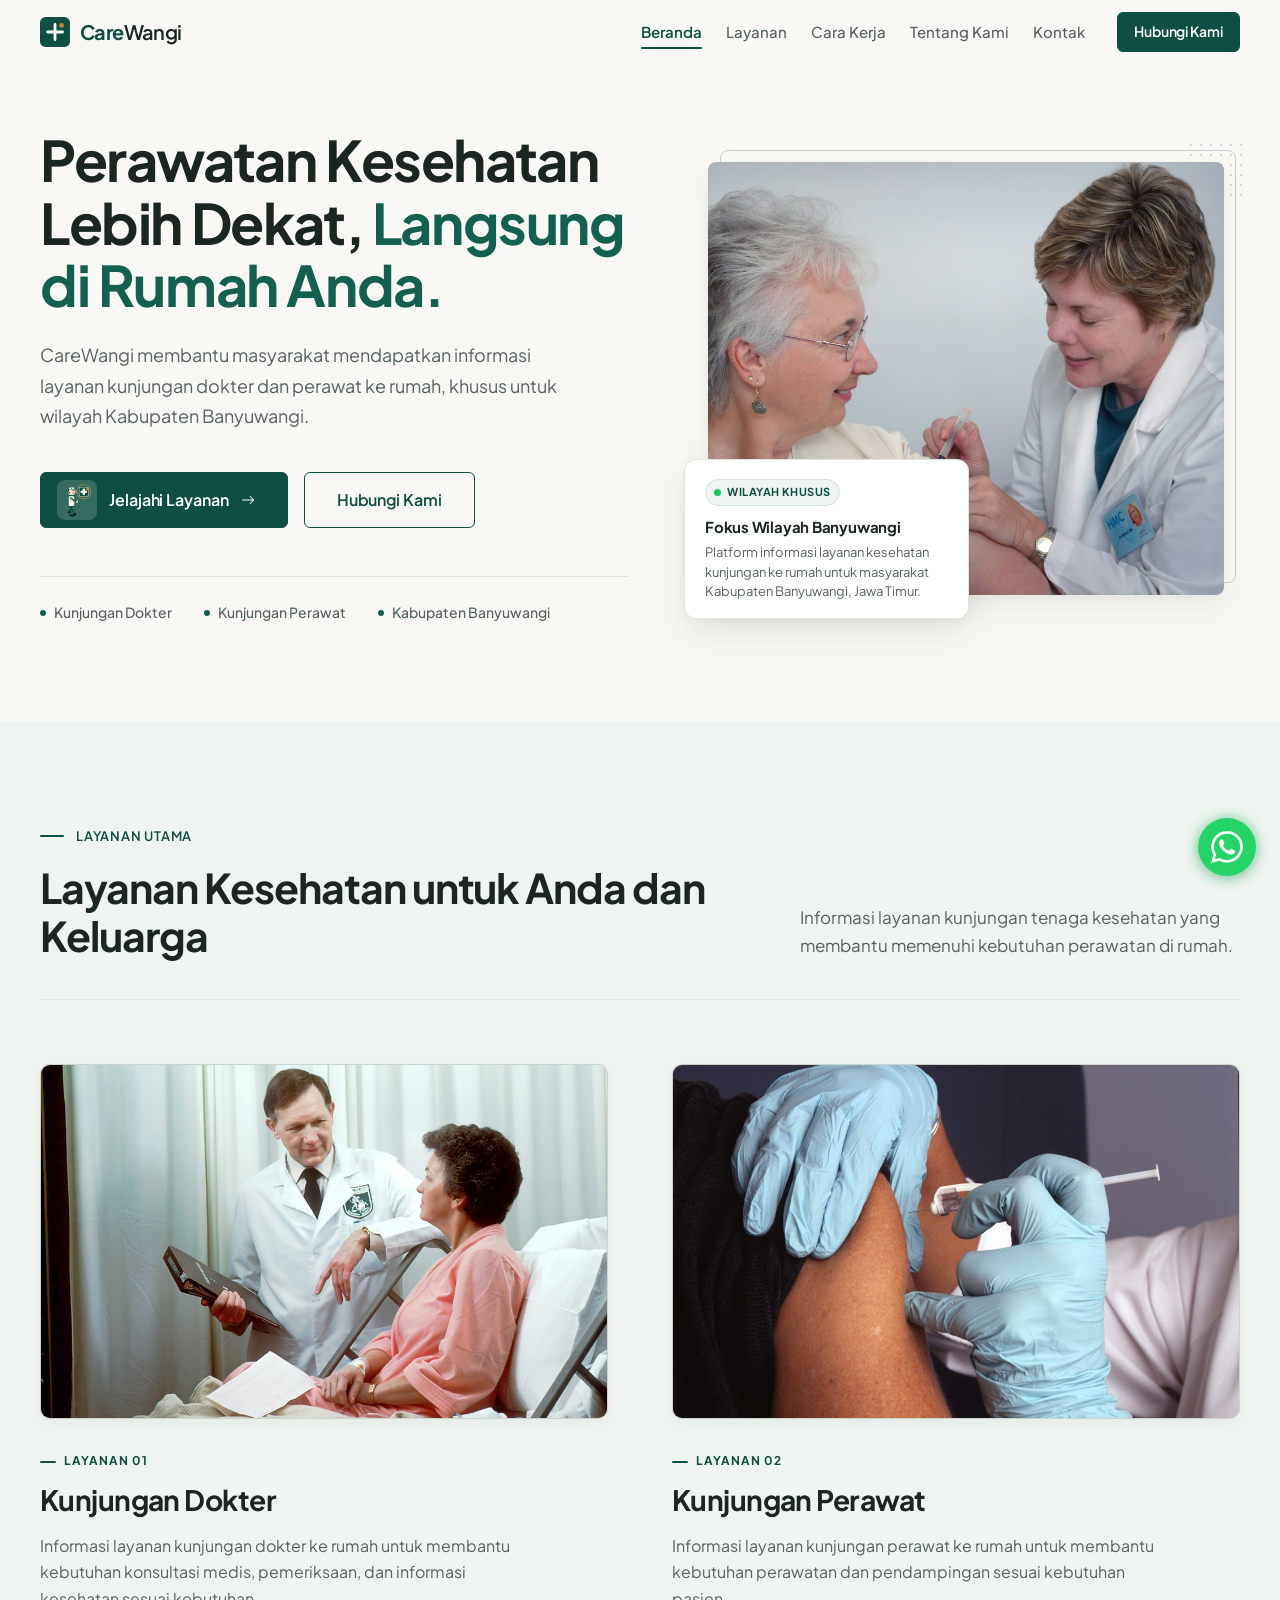
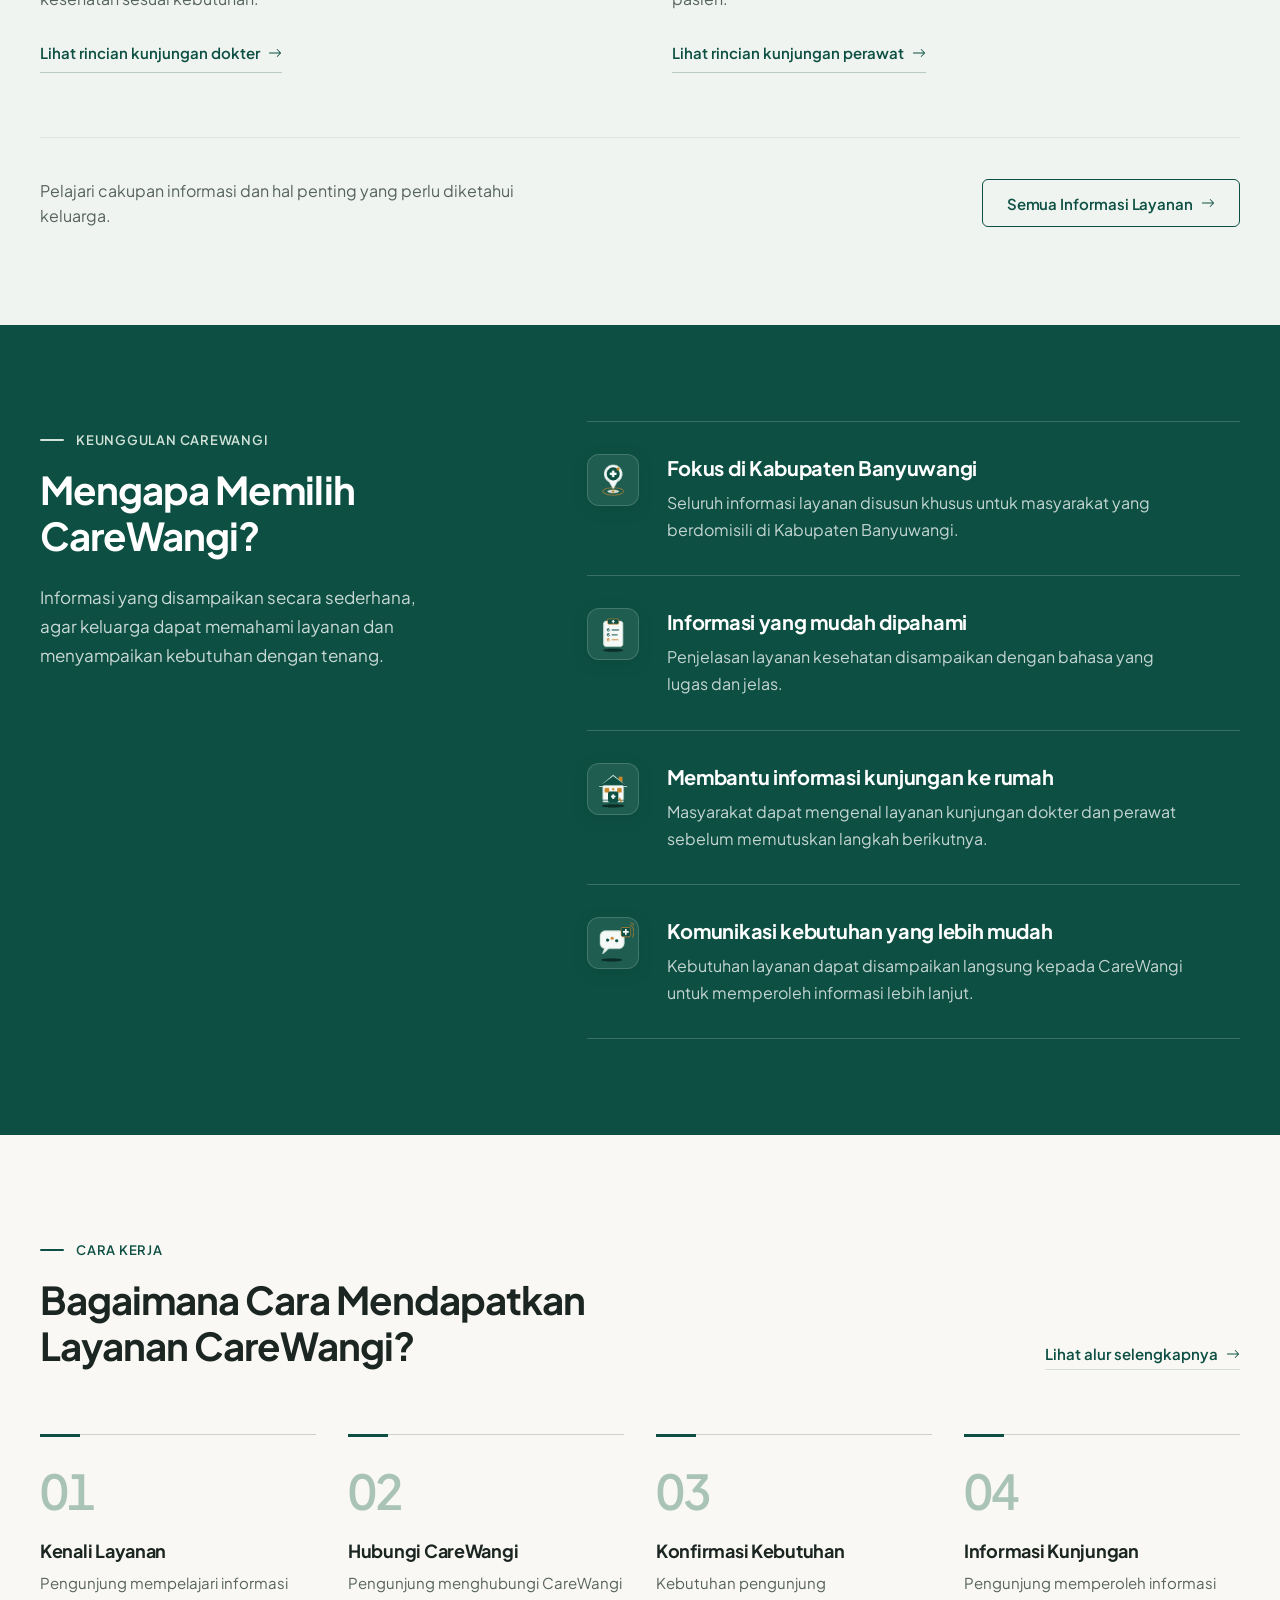
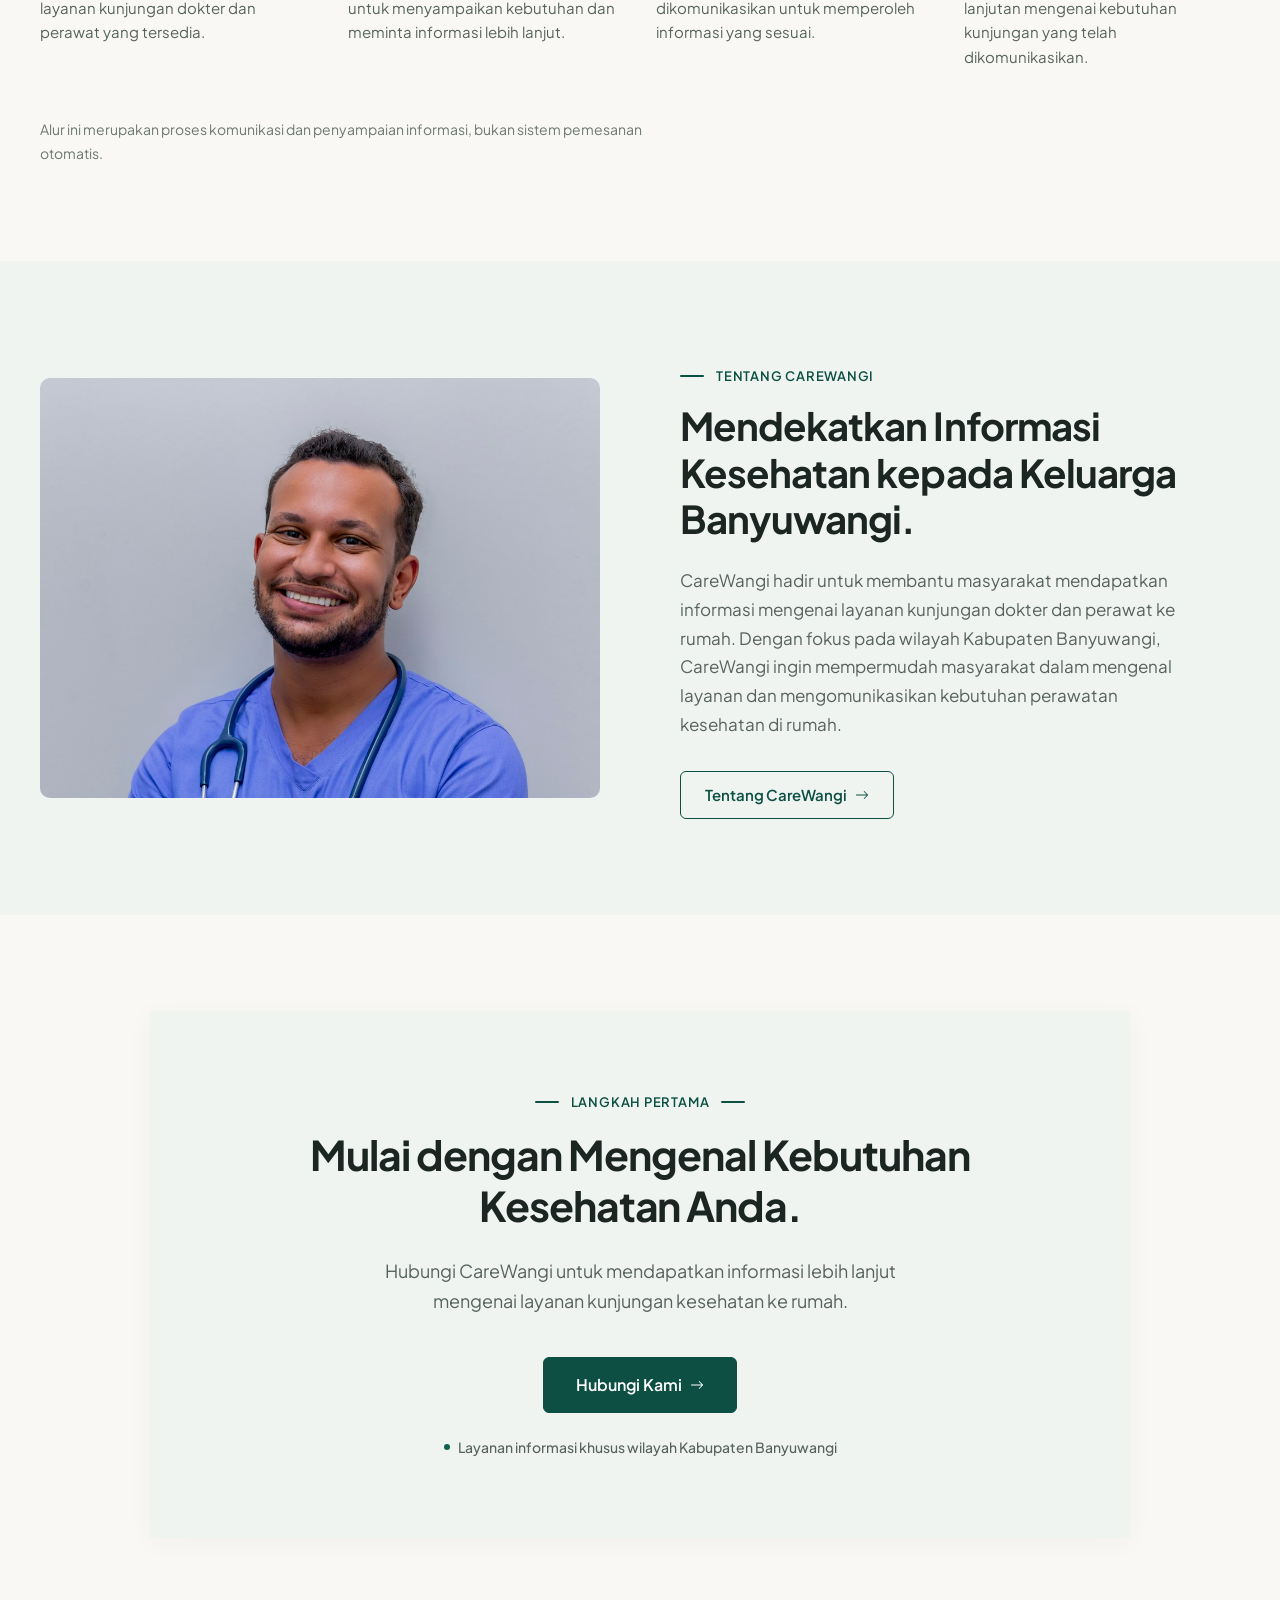
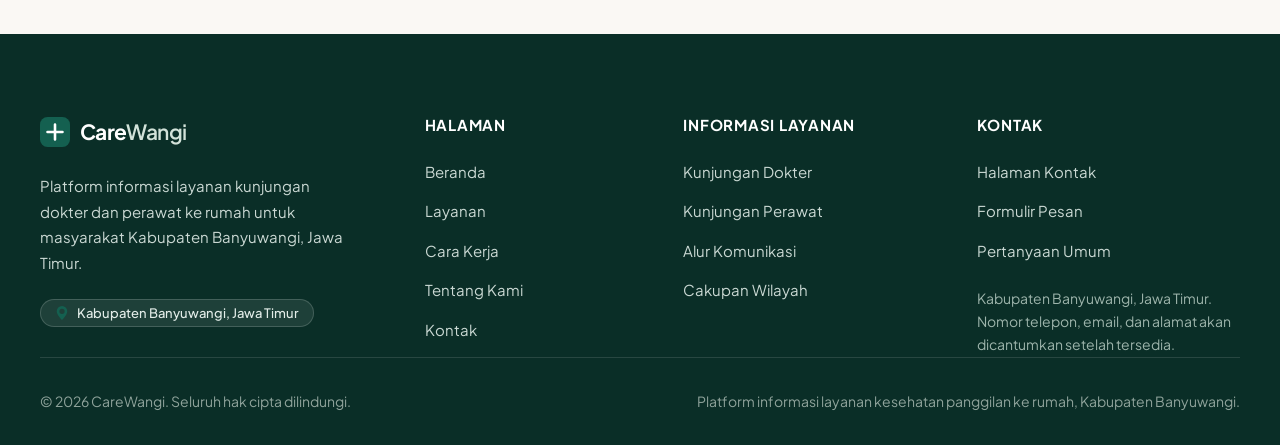
==== commit 911d1ddd: "revisi: penyempurnaan showcase section layanan pada Beranda" ====
--- a/index.html
+++ b/index.html
@@ -92,9 +92,10 @@
     </section>
 
     <!-- SECTION 2 — LAYANAN -->
+    <!-- SECTION 2 — LAYANAN UTAMA (Showcase) -->
     <section class="section section-sage" aria-labelledby="layanan-title">
       <div class="site-container">
-        <div class="section-head reveal">
+        <div class="section-head svc-section-head reveal">
           <div>
             <span class="eyebrow">Layanan Utama</span>
             <h2 id="layanan-title">Layanan Kesehatan untuk Anda dan Keluarga</h2>
@@ -104,24 +105,32 @@
 
         <div class="svc-grid">
           <article class="svc reveal">
-            <img src="assets/images/tentang-kami.jpg" alt="Dokter berbincang dengan pasien mengenai kondisi kesehatannya" class="svc-photo" width="1000" height="667" loading="lazy">
-            <span class="svc-kicker">Layanan 01</span>
-            <h3>Kunjungan Dokter</h3>
-            <p>Informasi layanan kunjungan dokter ke rumah untuk membantu kebutuhan konsultasi medis, pemeriksaan, dan informasi kesehatan sesuai kebutuhan.</p>
-            <a href="layanan.html#dokter" class="text-link"><span>Lihat rincian kunjungan dokter</span><svg viewBox="0 0 16 16" width="14" height="14" fill="currentColor" aria-hidden="true"><path fill-rule="evenodd" d="M1 8a.5.5 0 0 1 .5-.5h11.793l-3.147-3.146a.5.5 0 0 1 .708-.708l4 4a.5.5 0 0 1 0 .708l-4 4a.5.5 0 0 1-.708-.708L13.293 8.5H1.5A.5.5 0 0 1 1 8z"/></svg></a>
+            <div class="svc-media">
+              <img src="assets/images/tentang-kami.jpg" alt="Dokter berbincang dengan pasien mengenai kondisi kesehatannya" class="svc-photo" width="1000" height="667" loading="lazy">
+            </div>
+            <div class="svc-body">
+              <span class="svc-kicker">Layanan 01</span>
+              <h3 class="svc-title">Kunjungan Dokter</h3>
+              <p class="svc-desc">Informasi layanan kunjungan dokter ke rumah untuk membantu kebutuhan konsultasi medis, pemeriksaan, dan informasi kesehatan sesuai kebutuhan.</p>
+              <a href="layanan.html#dokter" class="svc-link"><span>Lihat rincian kunjungan dokter</span><svg viewBox="0 0 16 16" width="14" height="14" fill="currentColor" aria-hidden="true"><path fill-rule="evenodd" d="M1 8a.5.5 0 0 1 .5-.5h11.793l-3.147-3.146a.5.5 0 0 1 .708-.708l4 4a.5.5 0 0 1 0 .708l-4 4a.5.5 0 0 1-.708-.708L13.293 8.5H1.5A.5.5 0 0 1 1 8z"/></svg></a>
+            </div>
           </article>
 
           <article class="svc reveal">
-            <img src="assets/images/layanan-perawat.jpg" alt="Perawat bersarung tangan memberikan perawatan kepada pasien" class="svc-photo" width="1000" height="800" loading="lazy">
-            <span class="svc-kicker">Layanan 02</span>
-            <h3>Kunjungan Perawat</h3>
-            <p>Informasi layanan kunjungan perawat ke rumah untuk membantu kebutuhan perawatan dan pendampingan sesuai kebutuhan pasien.</p>
-            <a href="layanan.html#perawat" class="text-link"><span>Lihat rincian kunjungan perawat</span><svg viewBox="0 0 16 16" width="14" height="14" fill="currentColor" aria-hidden="true"><path fill-rule="evenodd" d="M1 8a.5.5 0 0 1 .5-.5h11.793l-3.147-3.146a.5.5 0 0 1 .708-.708l4 4a.5.5 0 0 1 0 .708l-4 4a.5.5 0 0 1-.708-.708L13.293 8.5H1.5A.5.5 0 0 1 1 8z"/></svg></a>
+            <div class="svc-media">
+              <img src="assets/images/layanan-perawat.jpg" alt="Perawat bersarung tangan memberikan perawatan kepada pasien" class="svc-photo" width="1000" height="800" loading="lazy">
+            </div>
+            <div class="svc-body">
+              <span class="svc-kicker">Layanan 02</span>
+              <h3 class="svc-title">Kunjungan Perawat</h3>
+              <p class="svc-desc">Informasi layanan kunjungan perawat ke rumah untuk membantu kebutuhan perawatan dan pendampingan sesuai kebutuhan pasien.</p>
+              <a href="layanan.html#perawat" class="svc-link"><span>Lihat rincian kunjungan perawat</span><svg viewBox="0 0 16 16" width="14" height="14" fill="currentColor" aria-hidden="true"><path fill-rule="evenodd" d="M1 8a.5.5 0 0 1 .5-.5h11.793l-3.147-3.146a.5.5 0 0 1 .708-.708l4 4a.5.5 0 0 1 0 .708l-4 4a.5.5 0 0 1-.708-.708L13.293 8.5H1.5A.5.5 0 0 1 1 8z"/></svg></a>
+            </div>
           </article>
         </div>
 
         <div class="svc-more reveal">
-          <p>Pelajari cakupan informasi dan hal penting yang perlu diketahui keluarga.</p>
+          <p class="svc-more-text">Pelajari cakupan informasi dan hal penting yang perlu diketahui keluarga.</p>
           <a href="layanan.html" class="btn btn-outline"><span>Semua Informasi Layanan</span><svg viewBox="0 0 16 16" width="14" height="14" fill="currentColor" aria-hidden="true"><path fill-rule="evenodd" d="M1 8a.5.5 0 0 1 .5-.5h11.793l-3.147-3.146a.5.5 0 0 1 .708-.708l4 4a.5.5 0 0 1 0 .708l-4 4a.5.5 0 0 1-.708-.708L13.293 8.5H1.5A.5.5 0 0 1 1 8z"/></svg></a>
         </div>
       </div>
--- a/css/style.css
+++ b/css/style.css
@@ -405,21 +405,149 @@
 }
 
 /* --------------------------------------------------------------------------
-   7. LAYANAN (BERANDA) — editorial bertingkat, tanpa card
-   -------------------------------------------------------------------------- */
-.svc-grid { display: grid; grid-template-columns: 1fr 1fr; gap: var(--s8); }
-.svc:nth-child(2) { margin-top: var(--s10); }
-
-.svc-photo { width: 100%; aspect-ratio: 4 / 3; object-fit: cover; border-radius: var(--r-md); margin-bottom: var(--s4); }
-.svc:nth-child(1) .svc-photo { object-position: 45% 25%; }
-.svc:nth-child(2) .svc-photo { object-position: 50% 40%; }
-
-.svc-kicker { display: block; font-size: 0.8125rem; font-weight: 600; color: var(--teal-soft); letter-spacing: 0.04em; margin-bottom: var(--s1); }
-.svc h3 { font-size: 1.625rem; margin-bottom: var(--s2); }
-.svc p { color: var(--ink-muted); margin-bottom: var(--s3); max-width: 480px; }
-
-.svc-more { margin-top: var(--s10); padding-top: var(--s4); border-top: 1px solid var(--line); display: flex; justify-content: space-between; align-items: center; gap: var(--s3); flex-wrap: wrap; }
-.svc-more p { color: var(--ink-muted); font-size: 0.9375rem; }
+   7. LAYANAN (BERANDA) — Modern Healthcare Editorial Showcase
+   -------------------------------------------------------------------------- */
+.svc-section-head {
+  display: grid;
+  grid-template-columns: 1.2fr 0.8fr;
+  gap: var(--s8);
+  align-items: end;
+  margin-bottom: var(--s8);
+  padding-bottom: var(--s5);
+  border-bottom: 1px solid var(--line);
+}
+.svc-section-head h2 {
+  font-size: clamp(2rem, 3.2vw, 2.75rem);
+  line-height: 1.18;
+  letter-spacing: -0.025em;
+  color: var(--ink);
+}
+.svc-section-head p {
+  color: var(--ink-muted);
+  font-size: 1.0625rem;
+  line-height: 1.65;
+  max-width: 440px;
+  justify-self: end;
+}
+
+.svc-grid {
+  display: grid;
+  grid-template-columns: 1fr 1fr;
+  gap: var(--s8);
+  align-items: start;
+}
+.svc {
+  display: flex;
+  flex-direction: column;
+}
+.svc-media {
+  position: relative;
+  width: 100%;
+  aspect-ratio: 16 / 10;
+  overflow: hidden;
+  border-radius: var(--r-md);
+  background: var(--sage-100);
+  border: 1px solid var(--line-strong);
+  box-shadow: 0 4px 20px rgba(10, 46, 39, 0.05);
+  margin-bottom: var(--s4);
+}
+.svc-photo {
+  width: 100%;
+  height: 100%;
+  object-fit: cover;
+  display: block;
+  transition: transform 0.6s cubic-bezier(0.16, 1, 0.3, 1);
+}
+.svc:nth-child(1) .svc-photo {
+  object-position: 45% 25%;
+}
+.svc:nth-child(2) .svc-photo {
+  object-position: 50% 35%;
+}
+.svc:hover .svc-photo {
+  transform: scale(1.03);
+}
+
+.svc-body {
+  display: flex;
+  flex-direction: column;
+  align-items: flex-start;
+}
+.svc-kicker {
+  display: inline-flex;
+  align-items: center;
+  gap: 8px;
+  font-size: 0.75rem;
+  font-weight: 700;
+  letter-spacing: 0.08em;
+  text-transform: uppercase;
+  color: var(--teal);
+  margin-bottom: 10px;
+}
+.svc-kicker::before {
+  content: "";
+  display: inline-block;
+  width: 16px;
+  height: 2px;
+  background: var(--teal);
+  border-radius: 1px;
+}
+.svc-title, .svc h3 {
+  font-size: clamp(1.5rem, 2.2vw, 1.875rem);
+  font-weight: 700;
+  line-height: 1.25;
+  letter-spacing: -0.02em;
+  color: var(--ink);
+  margin-bottom: var(--s2);
+}
+.svc-desc, .svc p {
+  color: var(--ink-muted);
+  font-size: 1rem;
+  line-height: 1.65;
+  margin-bottom: var(--s3);
+  max-width: 500px;
+}
+.svc-link {
+  display: inline-flex;
+  align-items: center;
+  gap: 8px;
+  font-size: 0.9375rem;
+  font-weight: 600;
+  color: var(--teal);
+  padding: 4px 0 6px;
+  border-bottom: 1.5px solid rgba(13, 80, 67, 0.25);
+  transition: color var(--ease), border-color var(--ease), gap var(--ease);
+}
+.svc-link svg {
+  color: var(--teal);
+  transition: transform var(--ease);
+}
+.svc-link:hover {
+  color: var(--teal-dark);
+  border-color: var(--teal);
+  gap: 12px;
+}
+.svc-link:hover svg {
+  transform: translateX(3px);
+}
+
+.svc-more {
+  margin-top: var(--s8);
+  padding-top: var(--s5);
+  border-top: 1px solid var(--line);
+  display: flex;
+  justify-content: space-between;
+  align-items: center;
+  gap: var(--s4);
+  flex-wrap: wrap;
+}
+.svc-more-text, .svc-more p {
+  color: var(--ink-muted);
+  font-size: 1rem;
+  line-height: 1.6;
+  max-width: 520px;
+  margin: 0;
+}
 
 /* --------------------------------------------------------------------------
    8. KEUNGGULAN (BERANDA)
@@ -859,10 +987,11 @@
   margin-top: var(--s3);
 }
 .footer-bottom {
+  padding-bottom: var(--s4);
+}
+.footer-bottom-inner {
   border-top: 1px solid rgba(255, 255, 255, 0.12);
-  padding: var(--s4) 0;
-}
-.footer-bottom-inner {
+  padding-top: var(--s4);
   display: flex;
   justify-content: space-between;
   align-items: center;
@@ -992,9 +1121,27 @@
   .section-head { gap: var(--s2); margin-bottom: var(--s5); }
   .section-head .head-action { justify-self: start; margin-top: var(--s1); }
 
-  .svc-grid { gap: var(--s6); }
-  .svc:nth-child(2) { margin-top: 0; }
-  .svc-grid { grid-template-columns: 1fr; }
+  .svc-section-head {
+    grid-template-columns: 1fr;
+    gap: var(--s2);
+    margin-bottom: var(--s6);
+    padding-bottom: var(--s4);
+  }
+  .svc-section-head p {
+    justify-self: start;
+    max-width: none;
+  }
+  .svc-grid {
+    grid-template-columns: 1fr;
+    gap: var(--s8);
+  }
+  .svc-media {
+    margin-bottom: var(--s3);
+  }
+  .svc-more {
+    margin-top: var(--s6);
+    padding-top: var(--s4);
+  }
 
   .adv-intro { position: static; }
   .adv-grid { gap: var(--s5); }
@@ -1085,8 +1232,8 @@
     max-width: none;
   }
 
-  .svc h3 { font-size: 1.375rem; }
-  .svc-more { flex-direction: column; align-items: flex-start; }
+  .svc-title, .svc h3 { font-size: 1.375rem; }
+  .svc-more { flex-direction: column; align-items: flex-start; gap: var(--s3); }
   .svc-more .btn { width: 100%; }
 
   .adv-list li { grid-template-columns: 48px 1fr; gap: var(--s2); padding: var(--s3) 0; }
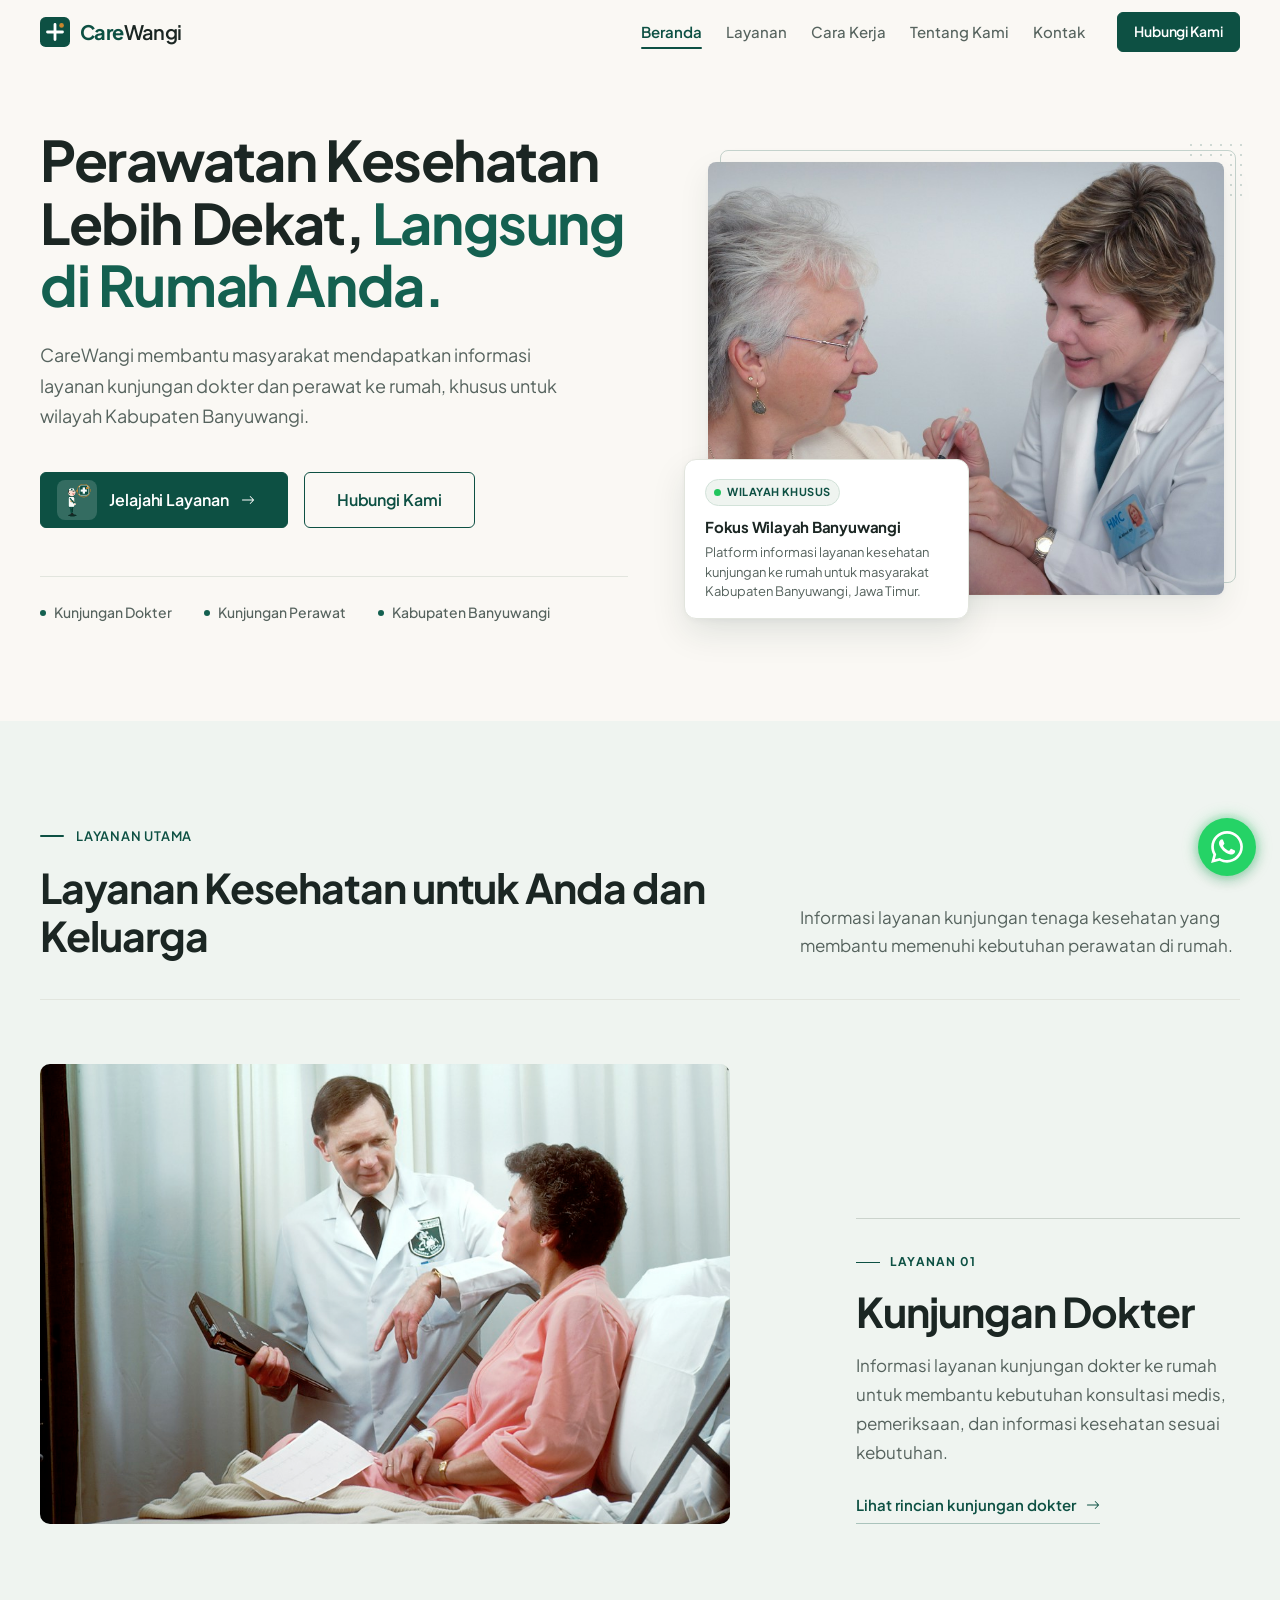
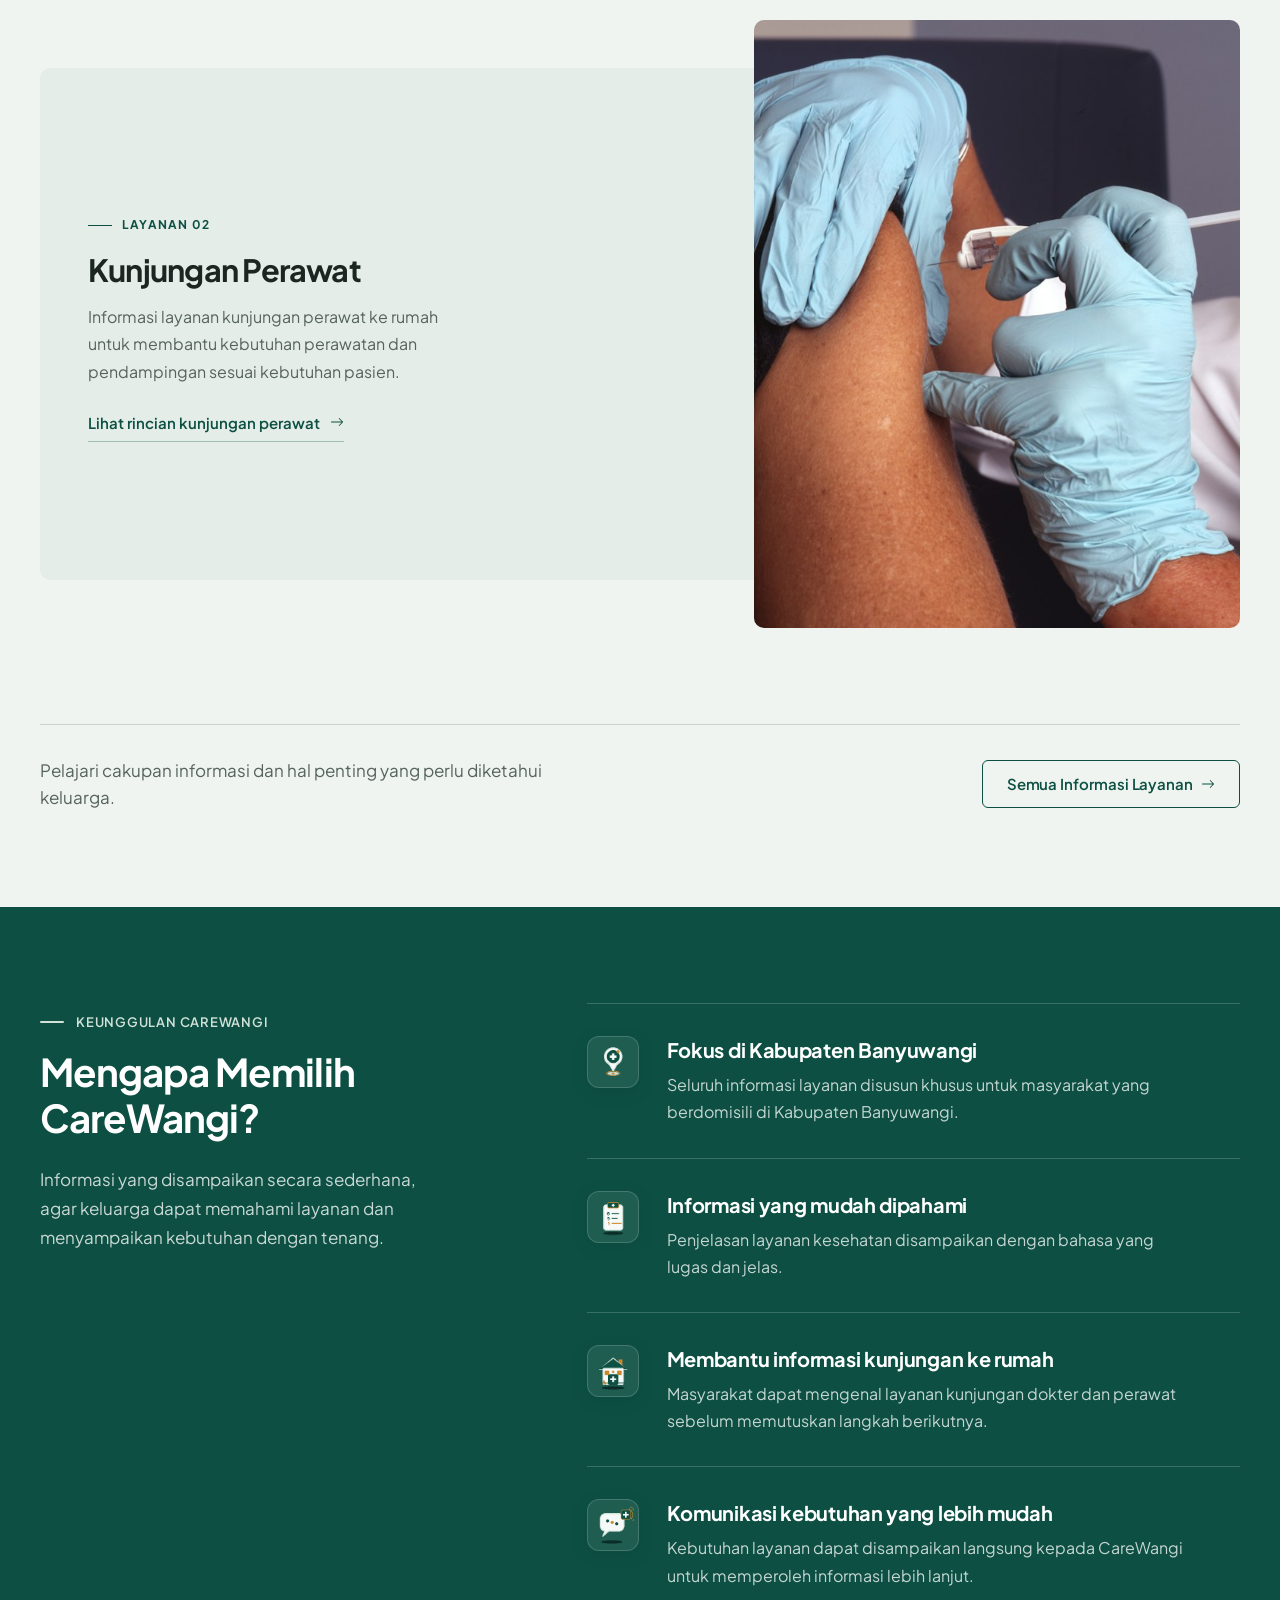
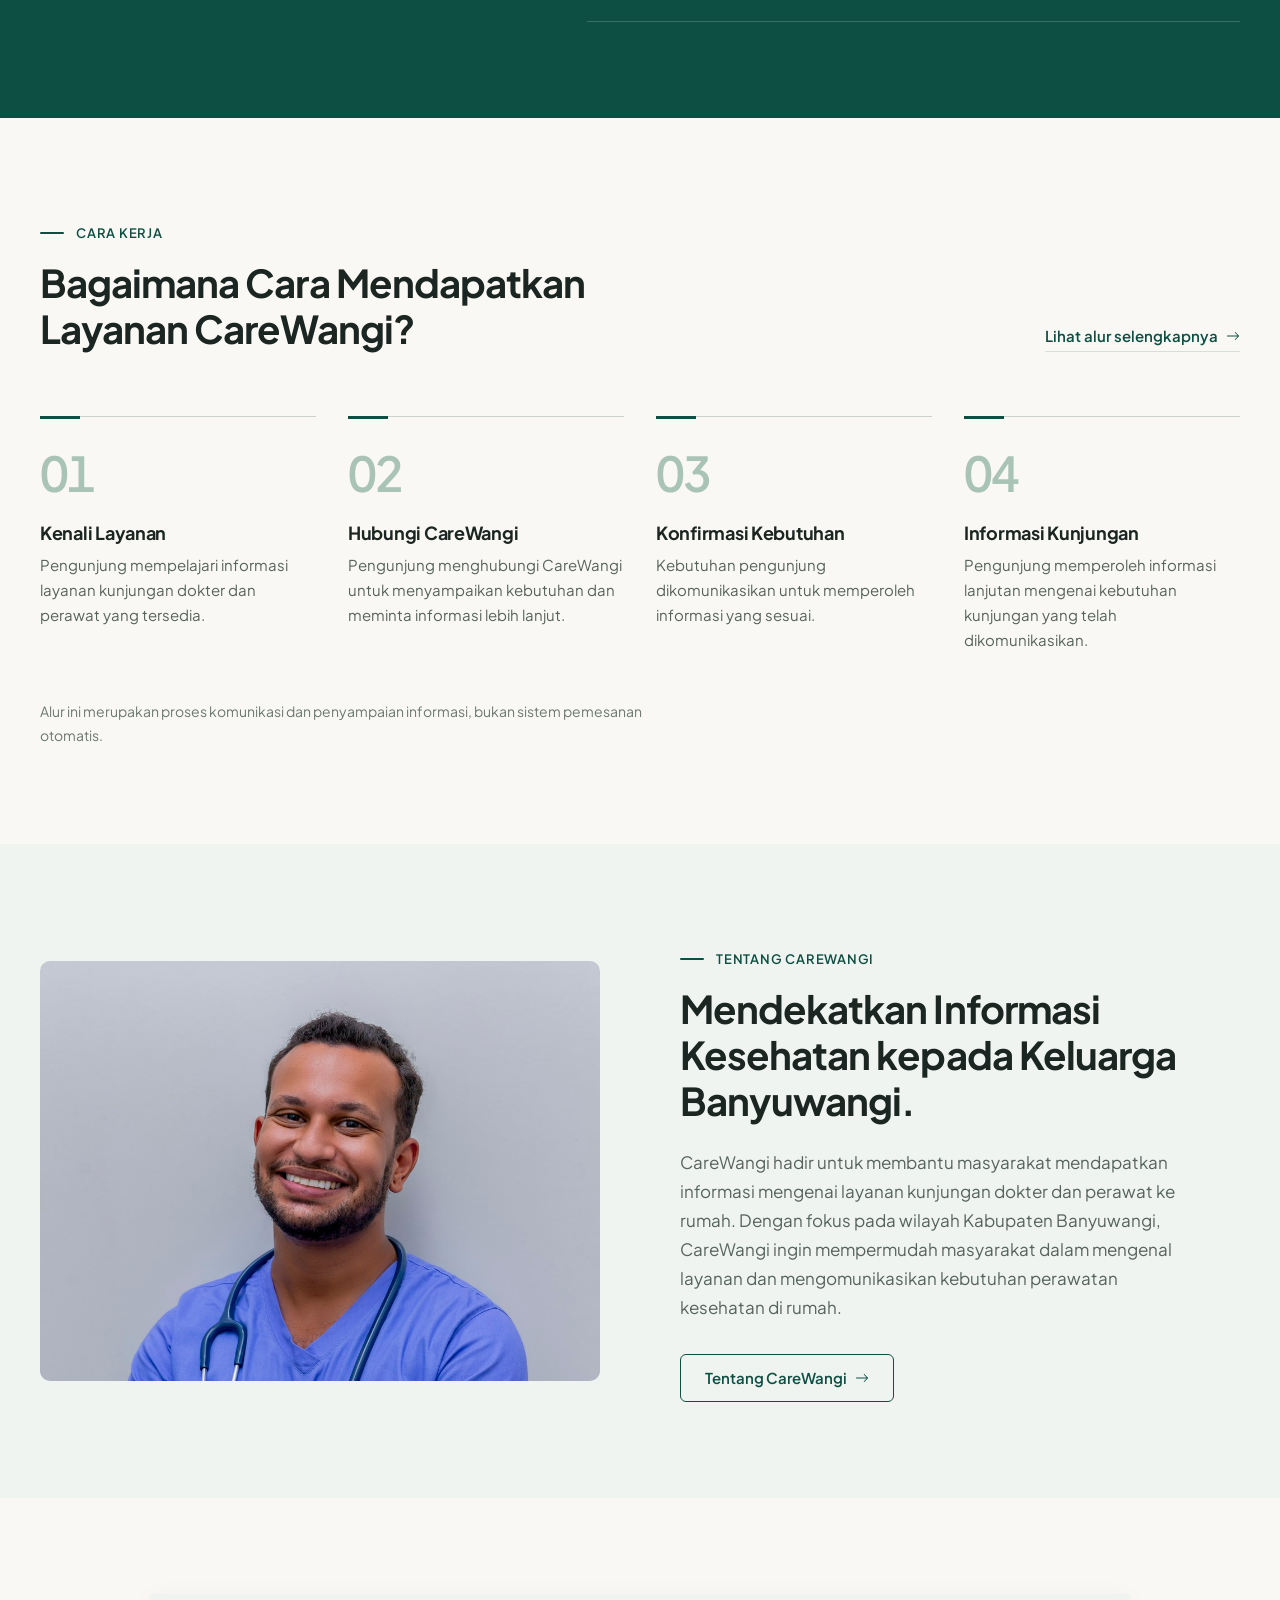
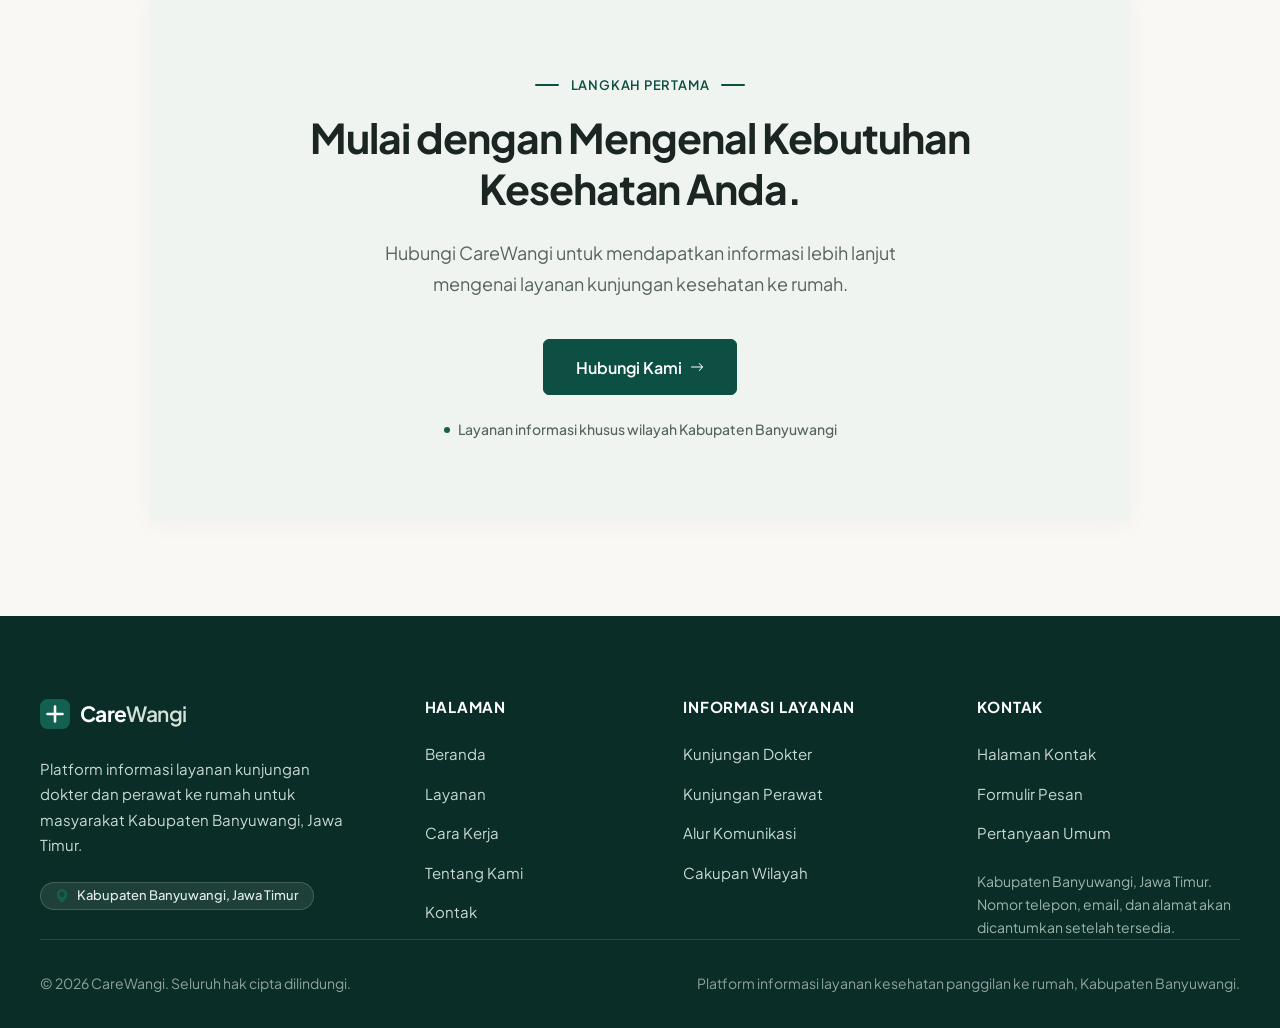
==== commit 3e57e607: "redesign: showcase asimetris section layanan Beranda" ====
--- a/index.html
+++ b/index.html
@@ -104,7 +104,7 @@
         </div>
 
         <div class="svc-grid">
-          <article class="svc reveal">
+          <article class="svc svc-featured reveal">
             <div class="svc-media">
               <img src="assets/images/tentang-kami.jpg" alt="Dokter berbincang dengan pasien mengenai kondisi kesehatannya" class="svc-photo" width="1000" height="667" loading="lazy">
             </div>
@@ -116,7 +116,7 @@
             </div>
           </article>
 
-          <article class="svc reveal">
+          <article class="svc svc-compact reveal">
             <div class="svc-media">
               <img src="assets/images/layanan-perawat.jpg" alt="Perawat bersarung tangan memberikan perawatan kepada pasien" class="svc-photo" width="1000" height="800" loading="lazy">
             </div>
--- a/css/style.css
+++ b/css/style.css
@@ -430,120 +430,134 @@
   justify-self: end;
 }
 
+/* Showcase asimetris: 12 kolom. Layanan 01 = featured (gambar lebar, landscape),
+   Layanan 02 = compact (gambar vertikal, panel Soft Sage yang saling menumpuk). */
 .svc-grid {
   display: grid;
-  grid-template-columns: 1fr 1fr;
-  gap: var(--s8);
-  align-items: start;
+  gap: var(--s12) 0;
 }
 .svc {
-  display: flex;
-  flex-direction: column;
+  display: grid;
+  grid-template-columns: repeat(12, minmax(0, 1fr));
+  column-gap: var(--s3);
+  align-items: center;
 }
 .svc-media {
   position: relative;
-  width: 100%;
-  aspect-ratio: 16 / 10;
   overflow: hidden;
   border-radius: var(--r-md);
   background: var(--sage-100);
-  border: 1px solid var(--line-strong);
-  box-shadow: 0 4px 20px rgba(10, 46, 39, 0.05);
-  margin-bottom: var(--s4);
 }
 .svc-photo {
+  display: block;
   width: 100%;
   height: 100%;
   object-fit: cover;
-  display: block;
-  transition: transform 0.6s cubic-bezier(0.16, 1, 0.3, 1);
-}
-.svc:nth-child(1) .svc-photo {
-  object-position: 45% 25%;
-}
-.svc:nth-child(2) .svc-photo {
-  object-position: 50% 35%;
-}
-.svc:hover .svc-photo {
-  transform: scale(1.03);
-}
-
-.svc-body {
-  display: flex;
-  flex-direction: column;
-  align-items: flex-start;
-}
+}
+
 .svc-kicker {
   display: inline-flex;
   align-items: center;
-  gap: 8px;
+  gap: 10px;
   font-size: 0.75rem;
   font-weight: 700;
-  letter-spacing: 0.08em;
+  letter-spacing: 0.1em;
   text-transform: uppercase;
   color: var(--teal);
-  margin-bottom: 10px;
+  margin-bottom: var(--s2);
 }
 .svc-kicker::before {
   content: "";
-  display: inline-block;
-  width: 16px;
-  height: 2px;
+  width: 24px;
+  height: 1px;
   background: var(--teal);
-  border-radius: 1px;
-}
-.svc-title, .svc h3 {
-  font-size: clamp(1.5rem, 2.2vw, 1.875rem);
+}
+.svc-title {
   font-weight: 700;
-  line-height: 1.25;
-  letter-spacing: -0.02em;
+  letter-spacing: -0.025em;
+  line-height: 1.15;
   color: var(--ink);
   margin-bottom: var(--s2);
 }
-.svc-desc, .svc p {
+.svc-desc {
   color: var(--ink-muted);
-  font-size: 1rem;
-  line-height: 1.65;
+  line-height: 1.7;
   margin-bottom: var(--s3);
-  max-width: 500px;
 }
 .svc-link {
   display: inline-flex;
   align-items: center;
-  gap: 8px;
+  gap: 10px;
   font-size: 0.9375rem;
   font-weight: 600;
   color: var(--teal);
-  padding: 4px 0 6px;
-  border-bottom: 1.5px solid rgba(13, 80, 67, 0.25);
+  padding-bottom: 6px;
+  border-bottom: 1px solid rgba(13, 80, 67, 0.3);
   transition: color var(--ease), border-color var(--ease), gap var(--ease);
-}
-.svc-link svg {
-  color: var(--teal);
-  transition: transform var(--ease);
 }
 .svc-link:hover {
   color: var(--teal-dark);
   border-color: var(--teal);
-  gap: 12px;
-}
-.svc-link:hover svg {
-  transform: translateX(3px);
-}
-
+  gap: 14px;
+}
+
+/* Layanan 01 — featured */
+.svc-featured .svc-media {
+  grid-column: 1 / 8;
+  aspect-ratio: 3 / 2;
+}
+.svc-featured .svc-photo { object-position: 50% 30%; }
+.svc-featured .svc-body {
+  grid-column: 9 / 13;
+  align-self: end;
+  padding-top: var(--s3);
+  border-top: 1px solid var(--line-strong);
+}
+.svc-featured .svc-title { font-size: clamp(2rem, 3.2vw, 2.75rem); }
+.svc-featured .svc-desc { font-size: 1.0625rem; max-width: 420px; }
+
+/* Layanan 02 — compact */
+.svc-compact { padding-block: var(--s6); }
+.svc-compact::before {
+  content: "";
+  grid-column: 1 / 10;
+  grid-row: 1;
+  align-self: stretch;
+  background: var(--sage-100);
+  border-radius: var(--r-md);
+}
+.svc-compact .svc-body {
+  grid-column: 1 / 7;
+  grid-row: 1;
+  padding: var(--s4) 0 var(--s4) var(--s6);
+  position: relative;
+  z-index: 2;
+}
+.svc-compact .svc-media {
+  grid-column: 8 / 13;
+  grid-row: 1;
+  aspect-ratio: 4 / 5;
+  margin-block: calc(var(--s6) * -1);
+  z-index: 1;
+}
+.svc-compact .svc-photo { object-position: 52% 50%; }
+.svc-compact .svc-title { font-size: clamp(1.625rem, 2.4vw, 2rem); }
+.svc-compact .svc-desc { font-size: 1rem; max-width: 380px; }
+
+/* Penutup section */
 .svc-more {
-  margin-top: var(--s8);
-  padding-top: var(--s5);
-  border-top: 1px solid var(--line);
+  margin-top: var(--s12);
+  padding-top: var(--s4);
+  border-top: 1px solid var(--line-strong);
   display: flex;
   justify-content: space-between;
   align-items: center;
   gap: var(--s4);
   flex-wrap: wrap;
 }
-.svc-more-text, .svc-more p {
+.svc-more-text {
   color: var(--ink-muted);
-  font-size: 1rem;
+  font-size: 1.0625rem;
   line-height: 1.6;
   max-width: 520px;
   margin: 0;
@@ -1131,17 +1145,14 @@
     justify-self: start;
     max-width: none;
   }
-  .svc-grid {
-    grid-template-columns: 1fr;
-    gap: var(--s8);
-  }
-  .svc-media {
-    margin-bottom: var(--s3);
-  }
-  .svc-more {
-    margin-top: var(--s6);
-    padding-top: var(--s4);
-  }
+  .svc-grid { gap: var(--s10) 0; }
+  .svc-featured .svc-media { grid-column: 1 / -1; aspect-ratio: 3 / 2; }
+  .svc-featured .svc-body { grid-column: 1 / 9; margin-top: var(--s4); align-self: start; }
+  .svc-compact { padding-block: var(--s5); }
+  .svc-compact::before { grid-column: 1 / 11; }
+  .svc-compact .svc-body { grid-column: 1 / 8; padding: var(--s3) 0 var(--s3) var(--s4); }
+  .svc-compact .svc-media { grid-column: 7 / 13; margin-block: calc(var(--s5) * -1); }
+  .svc-more { margin-top: var(--s10); }
 
   .adv-intro { position: static; }
   .adv-grid { gap: var(--s5); }
@@ -1232,8 +1243,15 @@
     max-width: none;
   }
 
-  .svc-title, .svc h3 { font-size: 1.375rem; }
-  .svc-more { flex-direction: column; align-items: flex-start; gap: var(--s3); }
+  .svc-grid { gap: var(--s8) 0; }
+  .svc { display: block; }
+  .svc-featured .svc-body { margin-top: var(--s3); }
+  .svc-compact { padding-block: 0; }
+  .svc-compact::before { display: none; }
+  .svc-compact .svc-media { margin-block: 0; aspect-ratio: 4 / 5; }
+  .svc-compact .svc-body { margin-top: calc(var(--s5) * -1); margin-inline: var(--s2); padding: var(--s4) var(--s3); background: var(--sage-100); border-radius: var(--r-md); }
+  .svc-featured .svc-title, .svc-compact .svc-title { font-size: 1.75rem; }
+  .svc-more { margin-top: var(--s8); flex-direction: column; align-items: flex-start; gap: var(--s3); }
   .svc-more .btn { width: 100%; }
 
   .adv-list li { grid-template-columns: 48px 1fr; gap: var(--s2); padding: var(--s3) 0; }
